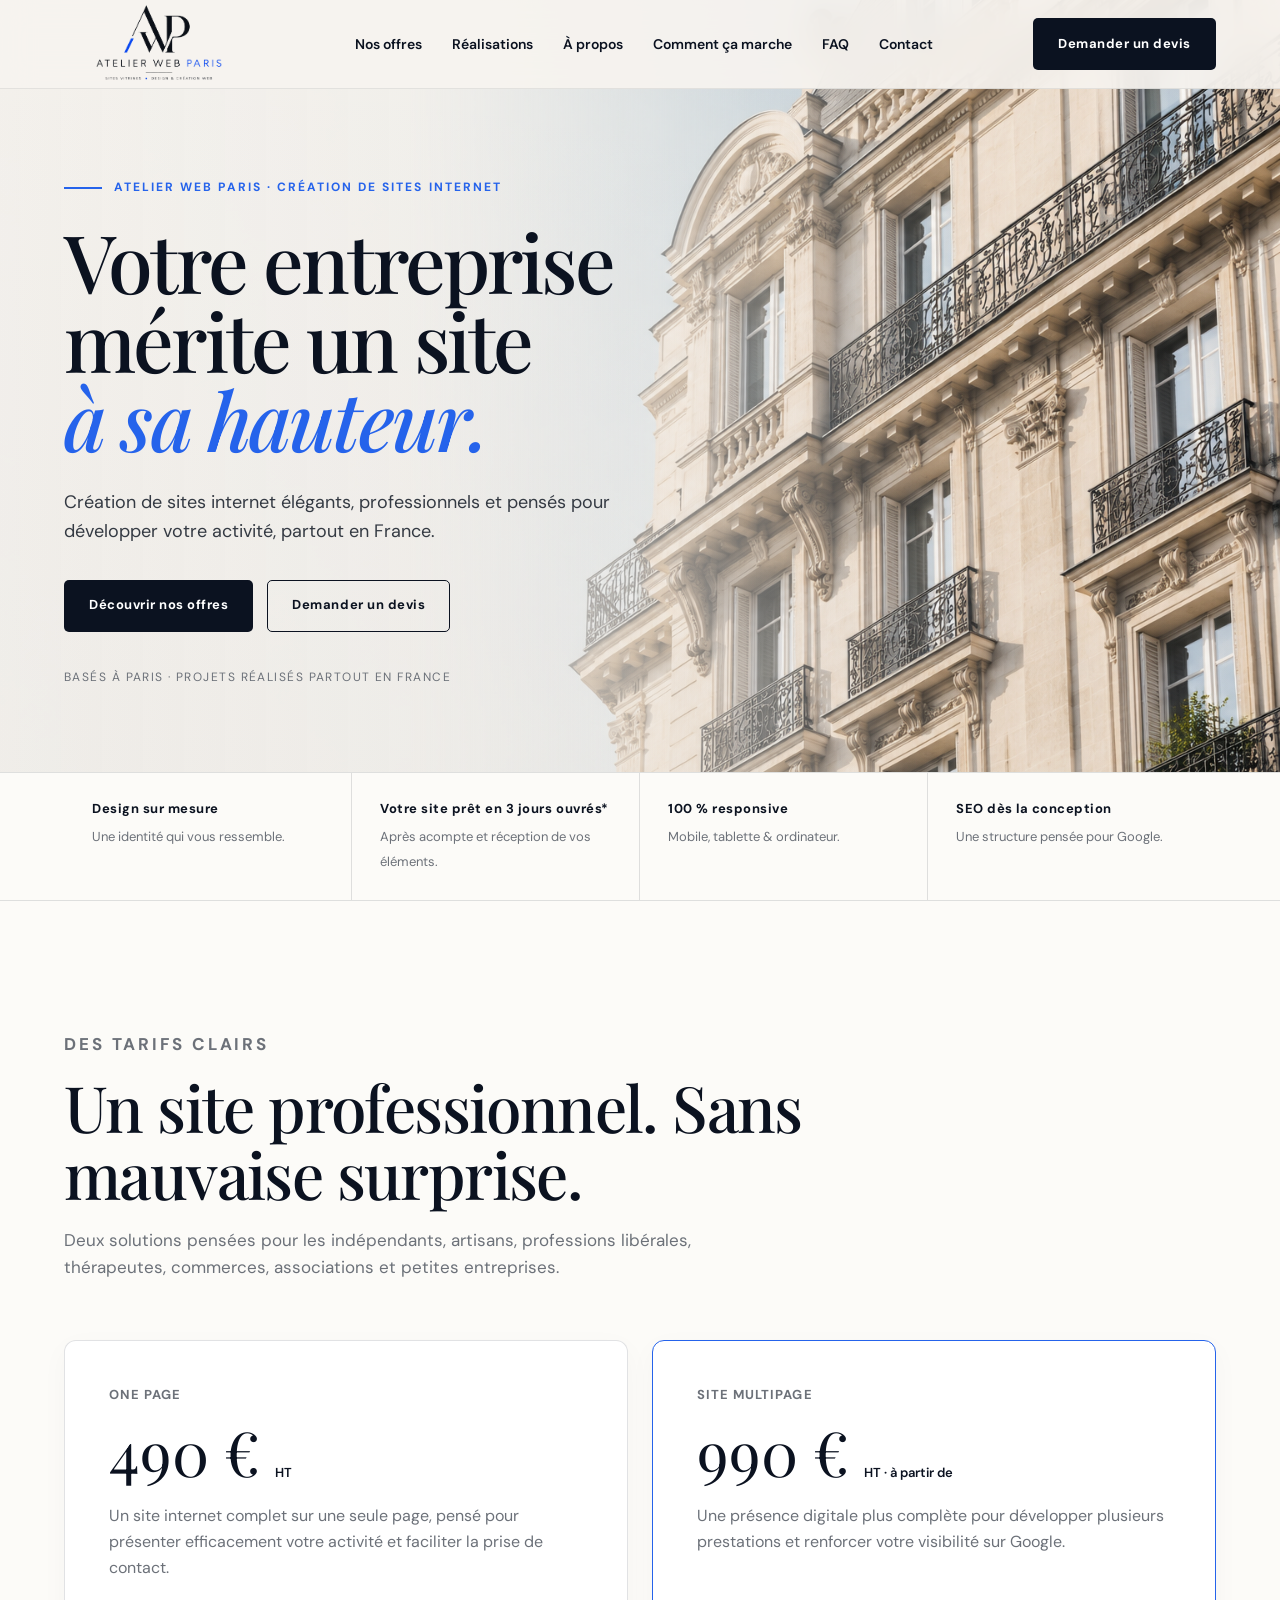
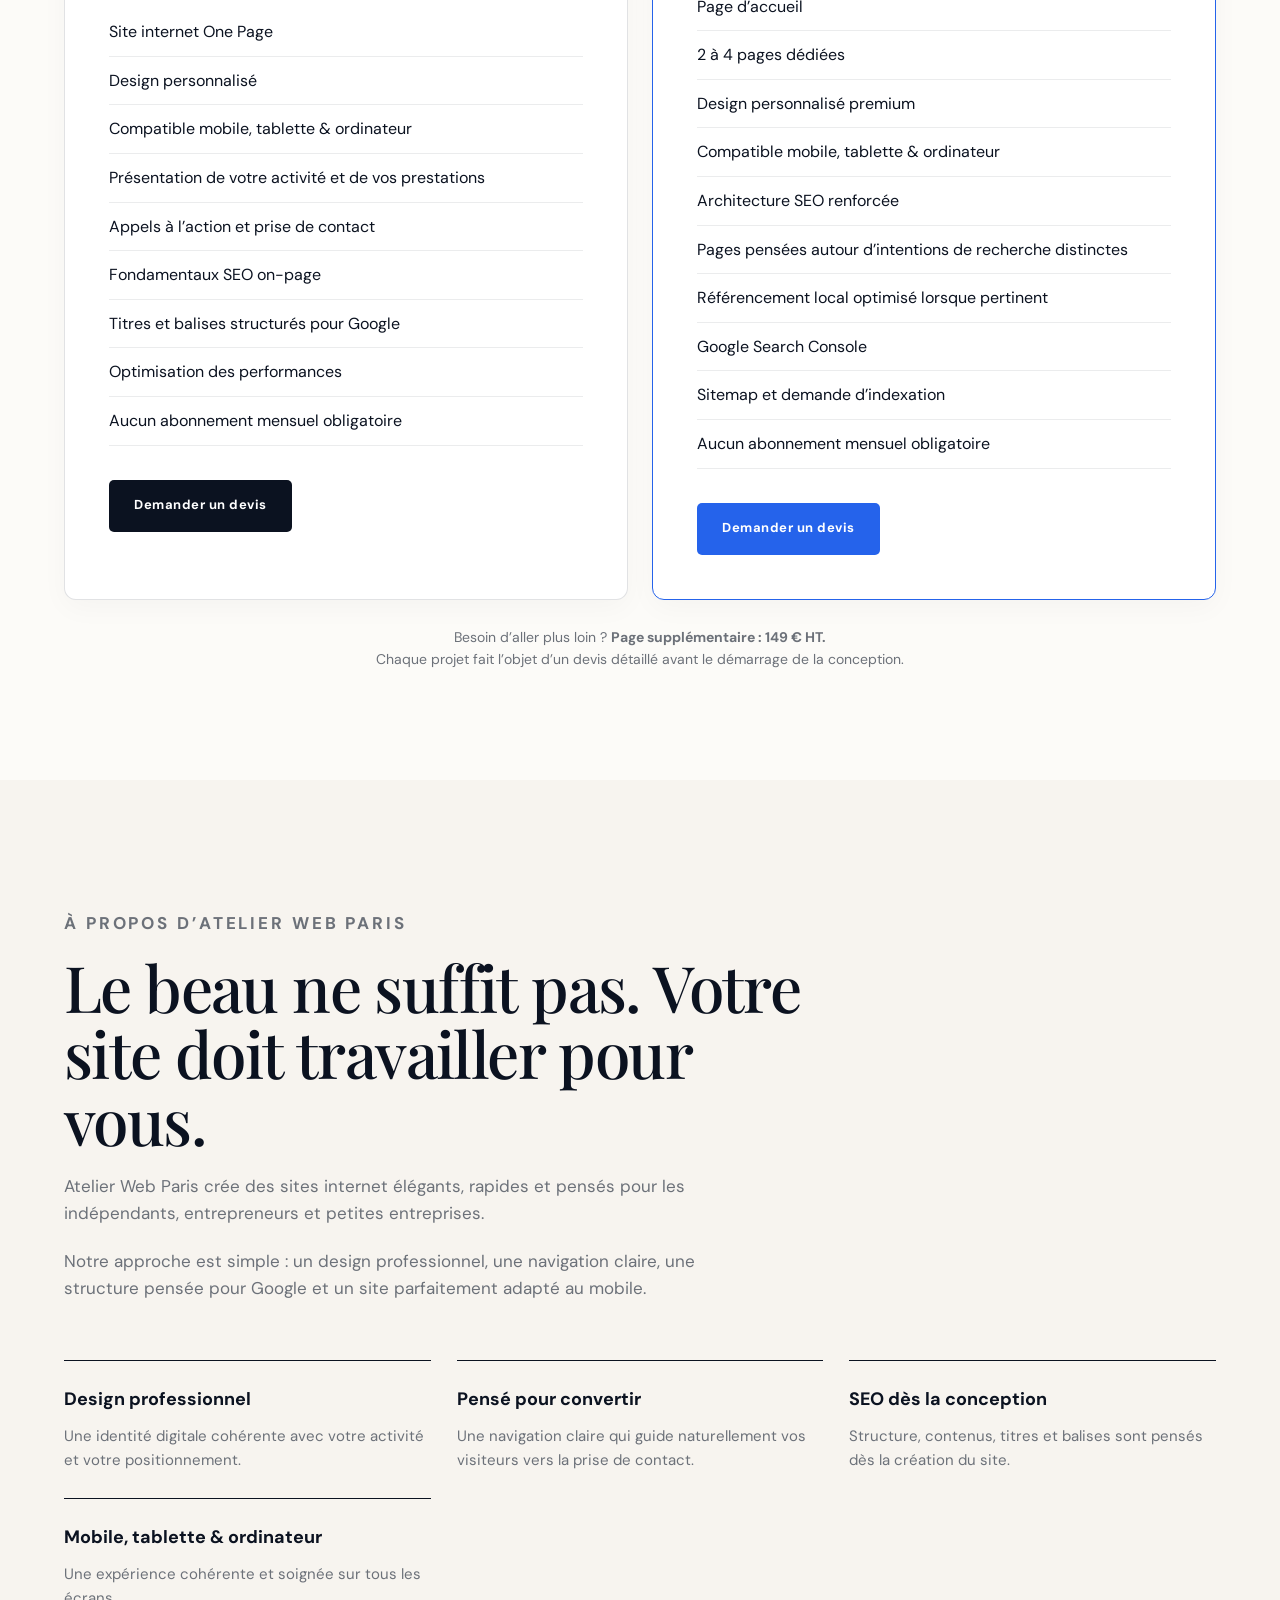
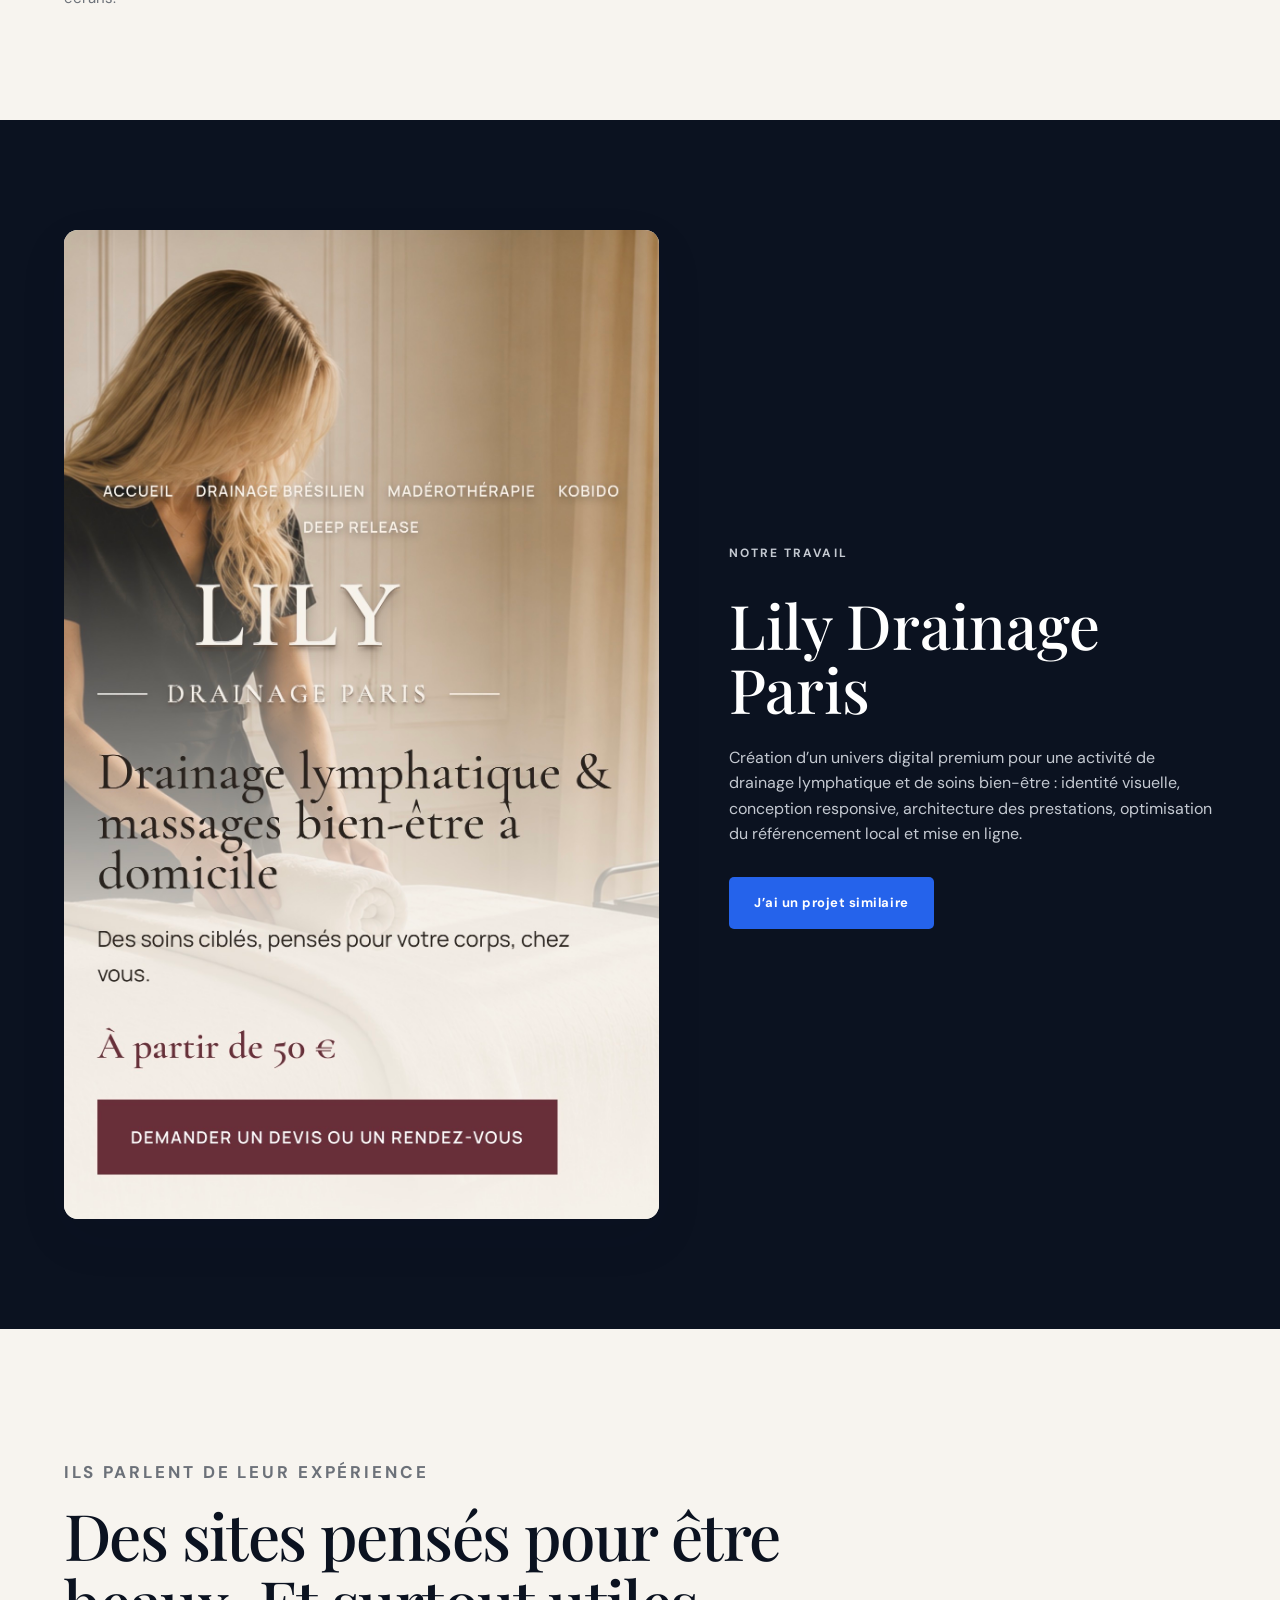
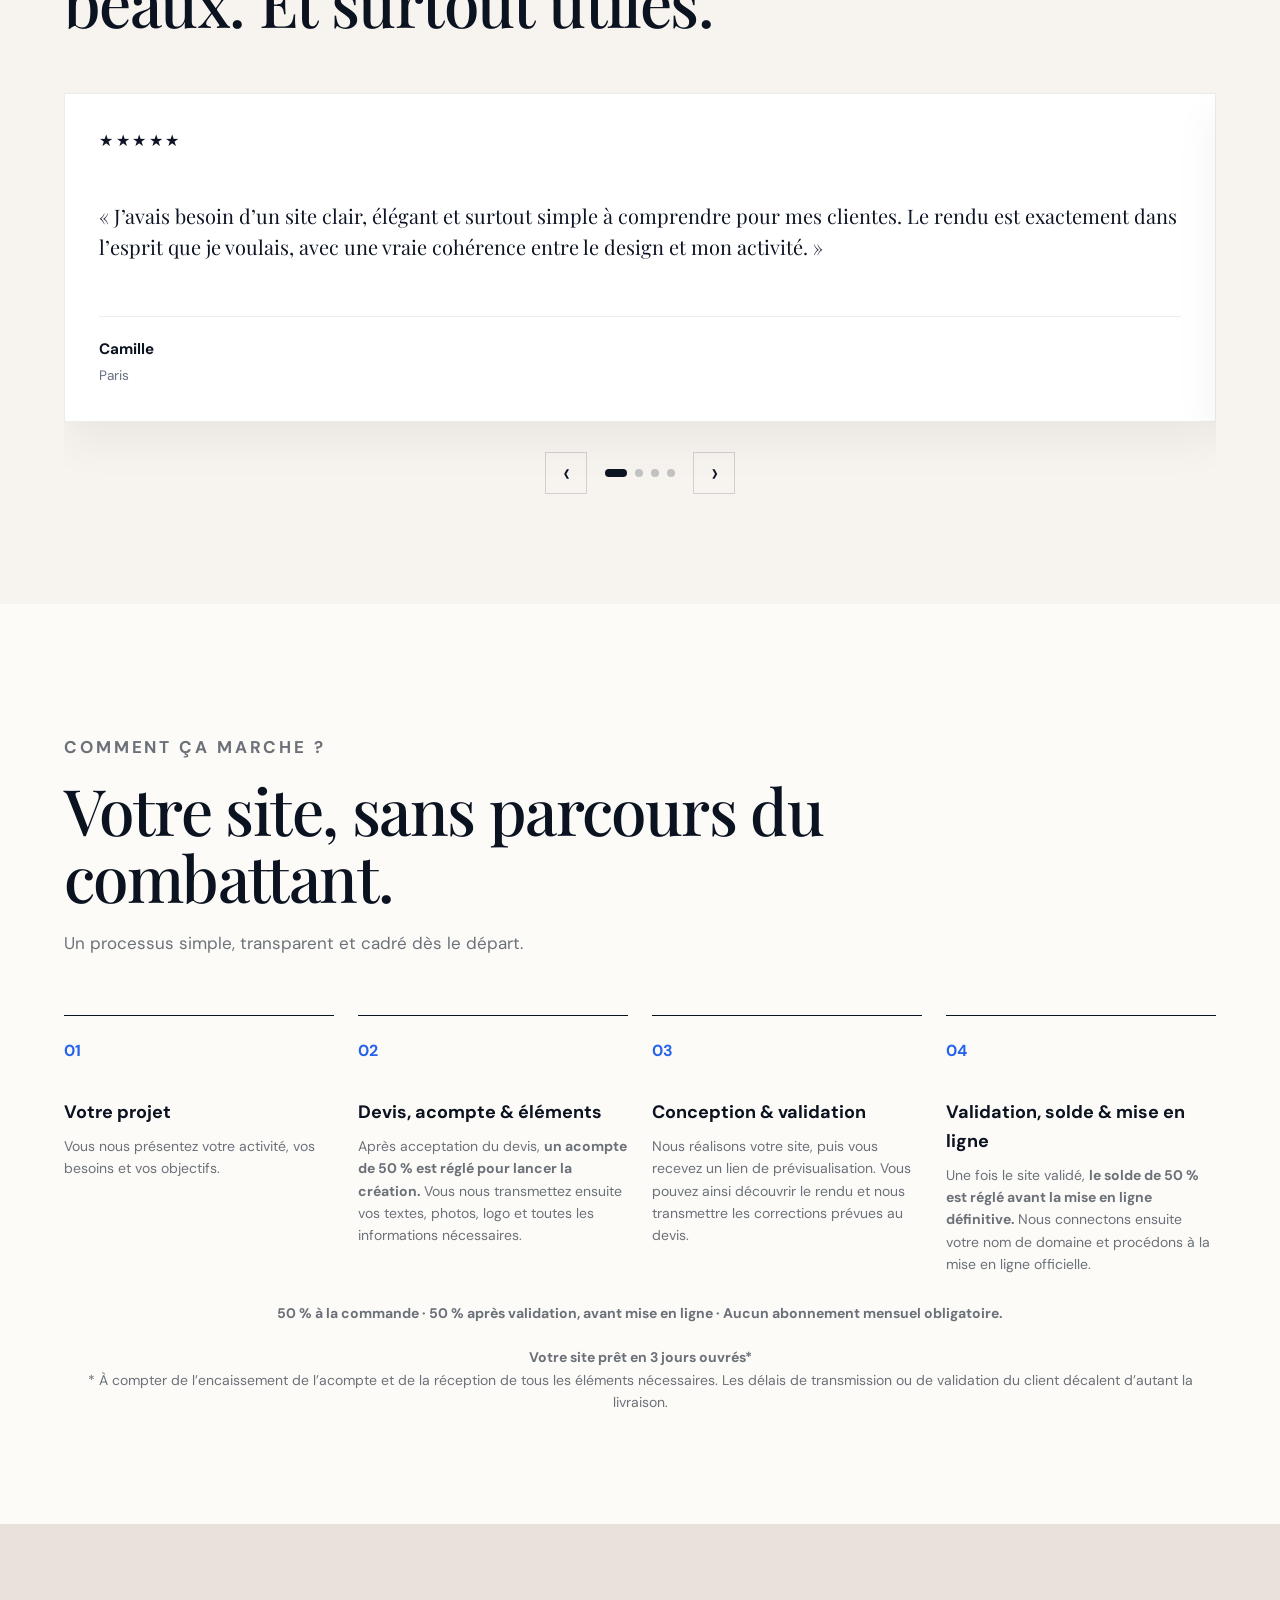
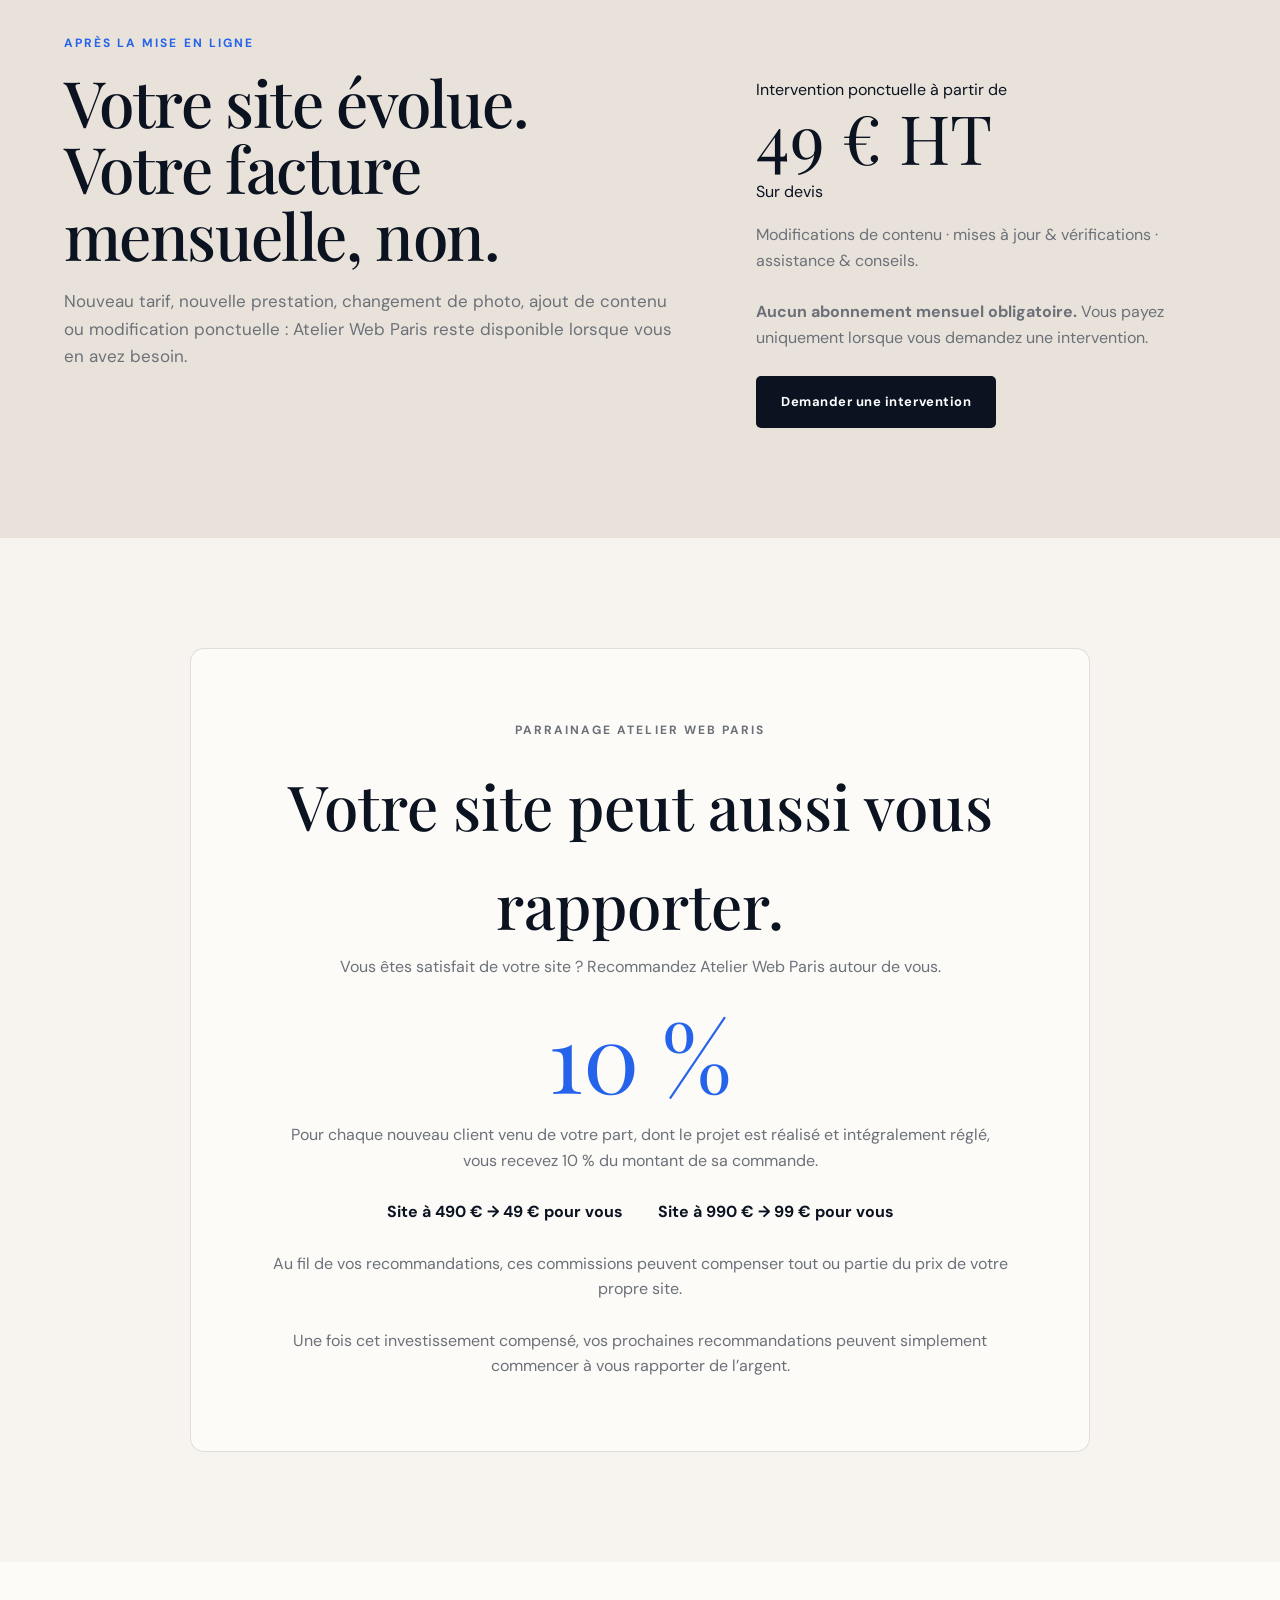
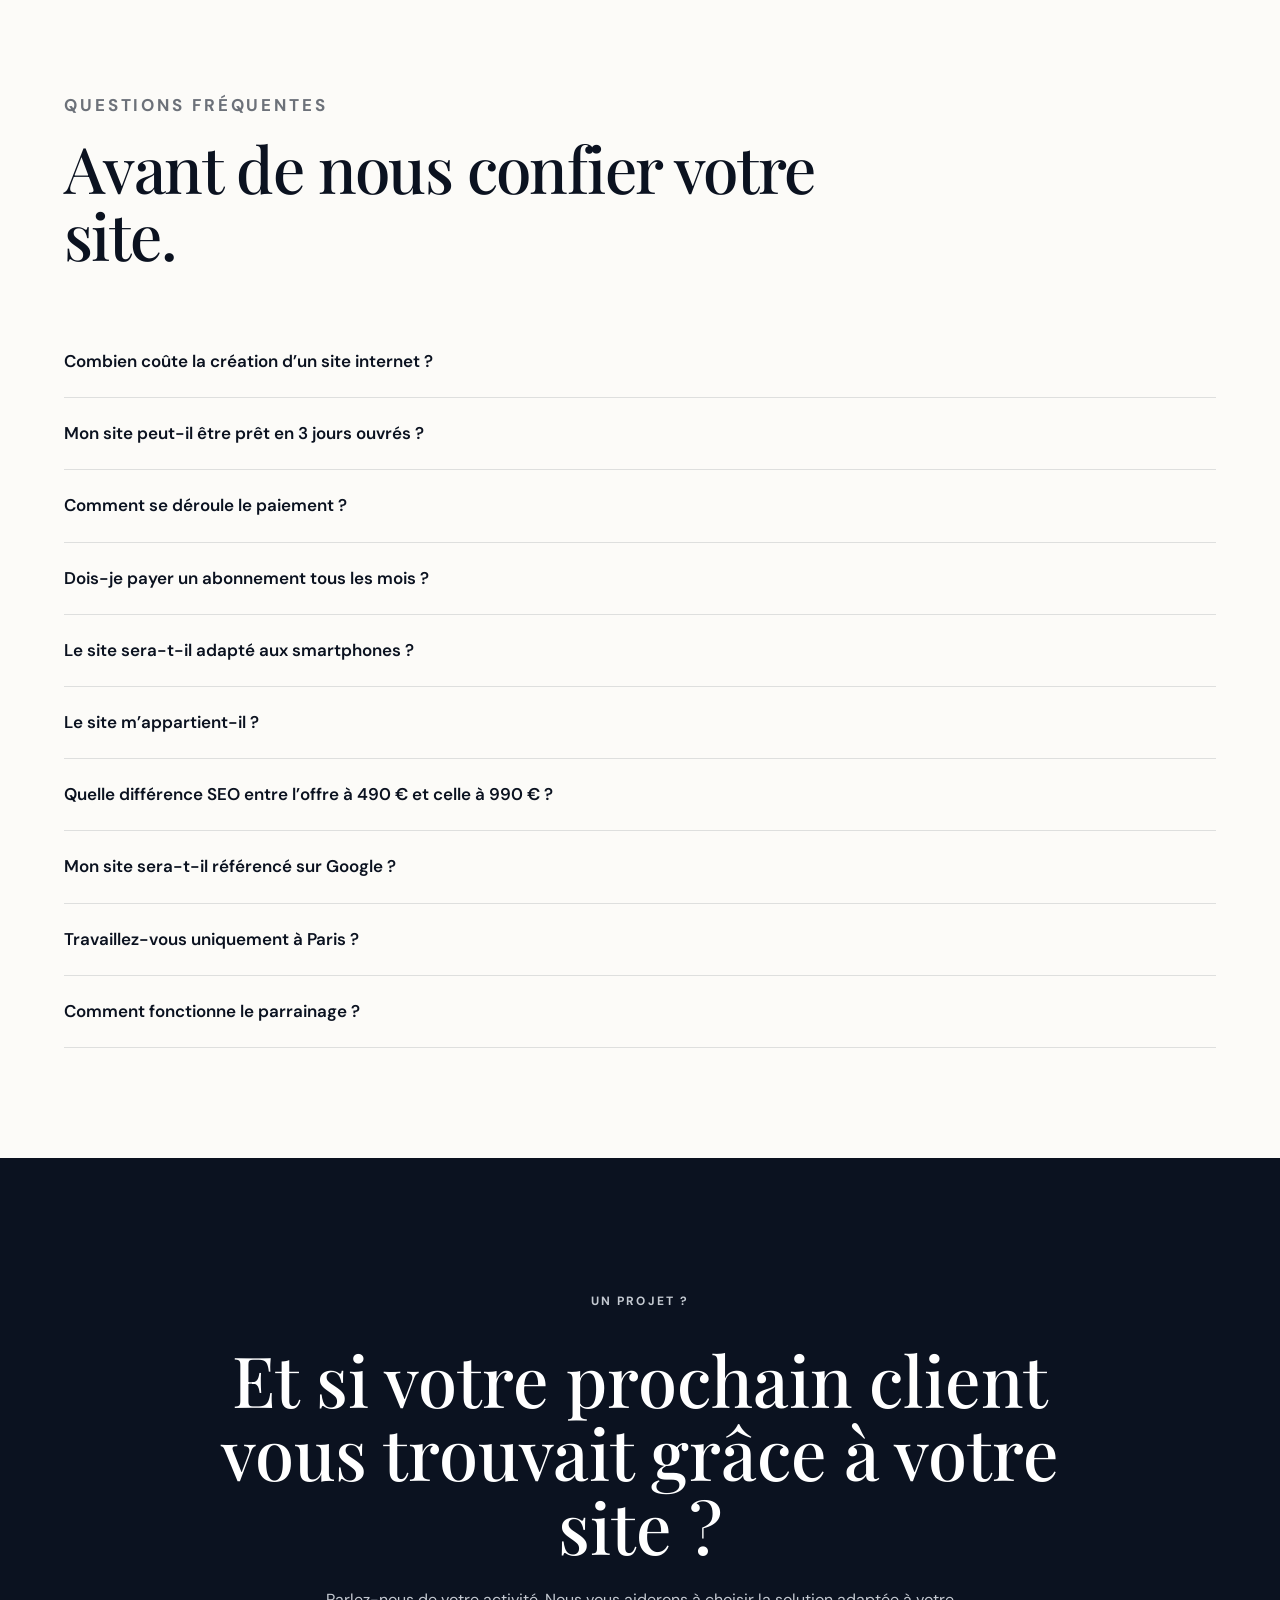
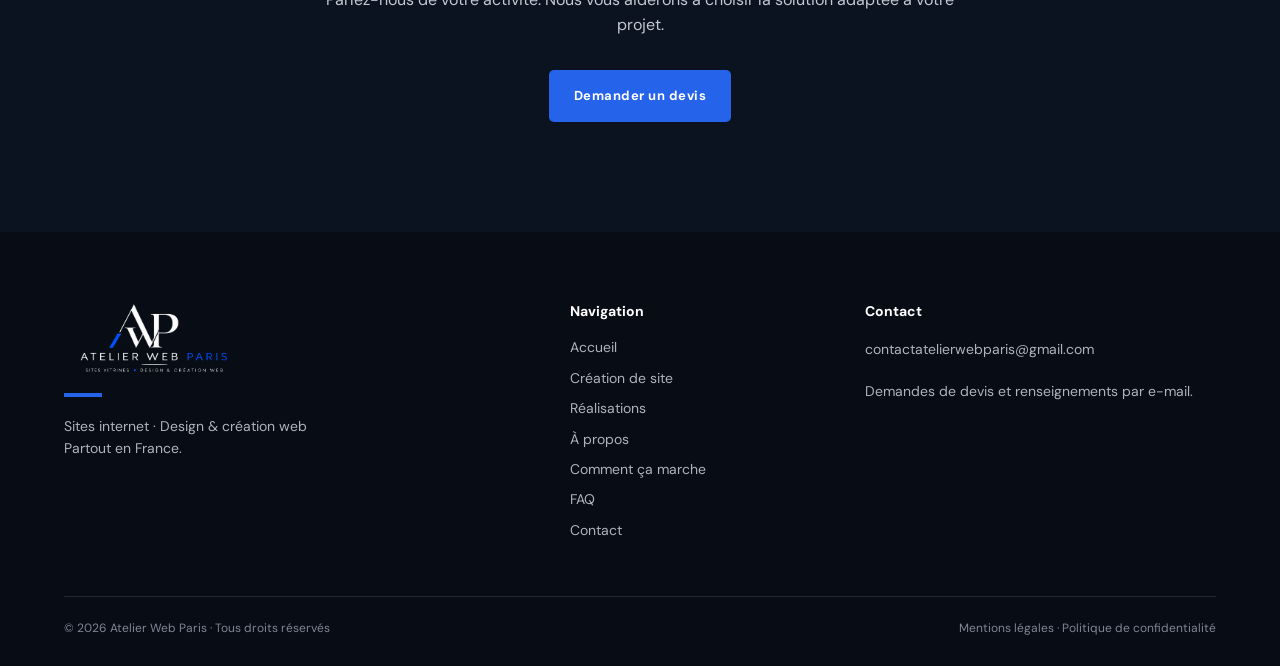
==== index.html @ a07d61b0 "Update index.html" ====
<!DOCTYPE html>
<html lang="fr">

<head>

  <meta charset="UTF-8">

  <meta name="viewport"
        content="width=device-width, initial-scale=1.0">

  <title>Création de site internet professionnel | Atelier Web Paris</title>

  <meta name="description"
        content="Atelier Web Paris crée des sites internet élégants, professionnels et optimisés pour Google partout en France. One Page dès 490 € HT, site multipage dès 990 € HT, sans abonnement mensuel obligatoire.">

  <meta name="robots"
        content="index, follow">

  <!-- URL officielle -->
  <link rel="canonical"
        href="https://atelierweb-paris.fr/">

  <!-- Open Graph -->
  <meta property="og:type"
        content="website">

  <meta property="og:title"
        content="Création de site internet professionnel | Atelier Web Paris">

  <meta property="og:description"
        content="Création de sites vitrines élégants, professionnels et optimisés pour Google partout en France. One Page dès 490 € HT, site multipage dès 990 € HT.">

  <meta property="og:url"
        content="https://atelierweb-paris.fr/">

  <meta property="og:site_name"
        content="Atelier Web Paris">

  <meta property="og:image"
        content="https://atelierweb-paris.fr/5EE2155D-583D-4C96-B18B-63D8548B5A4E.png">

  <meta property="og:image:alt"
        content="Logo Atelier Web Paris">

  <meta name="theme-color"
        content="#f4efe8">

  <!-- Polices -->
  <link rel="preconnect"
        href="https://fonts.googleapis.com">

  <link rel="preconnect"
        href="https://fonts.gstatic.com"
        crossorigin>

  <link href="https://fonts.googleapis.com/css2?family=DM+Sans:wght@400;500;600;700&family=Playfair+Display:ital,wght@0,500;0,600;1,500&display=swap"
        rel="stylesheet">

  <!-- CSS -->
  <link rel="stylesheet"
      href="style.css?v=2">

  <!-- Données structurées -->
  <script type="application/ld+json">
  {
    "@context": "https://schema.org",
    "@graph": [
      {
        "@type": "Organization",
        "@id": "https://atelierweb-paris.fr/#organization",
        "name": "Atelier Web Paris",
        "url": "https://atelierweb-paris.fr/",
        "logo": {
          "@type": "ImageObject",
          "url": "https://atelierweb-paris.fr/5EE2155D-583D-4C96-B18B-63D8548B5A4E.png"
        },
        "email": "mailto:contactatelierwebparis@gmail.com",
        "description": "Atelier Web Paris crée des sites internet professionnels et des sites vitrines pour les indépendants, entrepreneurs et petites entreprises en France.",
        "areaServed": {
          "@type": "Country",
          "name": "France"
        }
      },
      {
        "@type": "WebSite",
        "@id": "https://atelierweb-paris.fr/#website",
        "url": "https://atelierweb-paris.fr/",
        "name": "Atelier Web Paris",
        "publisher": {
          "@id": "https://atelierweb-paris.fr/#organization"
        },
        "inLanguage": "fr-FR"
      }
    ]
  }
  </script>

</head>


<body>


<!-- =========================
     HEADER
========================= -->

<header class="site-header">

  <div class="container header-inner">

    <a href="#accueil"
       class="logo-link"
       aria-label="Atelier Web Paris - Accueil">

      <img src="5EE2155D-583D-4C96-B18B-63D8548B5A4E.png"
           alt="Logo Atelier Web Paris">

    </a>


    <nav class="main-nav"
         aria-label="Navigation principale">

      <a href="creation-site-internet.html">
        Nos offres
      </a>

      <a href="#realisations">
        Réalisations
      </a>

      <a href="#apropos">
        À propos
      </a>

      <a href="#process">
        Comment ça marche
      </a>

      <a href="#faq">
        FAQ
      </a>

      <a href="#contact">
        Contact
      </a>

    </nav>


    <div class="header-cta">

      <a href="mailto:contactatelierwebparis@gmail.com?subject=Demande%20de%20devis%20Atelier%20Web%20Paris"
         class="btn btn-primary">

        Demander un devis

      </a>

    </div>


    <button class="mobile-menu-btn"
            type="button"
            aria-label="Ouvrir le menu"
            aria-expanded="false">

      ☰

    </button>


    <div class="mobile-menu"
         id="mobileMenu">

      <a href="creation-site-internet.html">
        Nos offres
      </a>

      <a href="#realisations">
        Réalisations
      </a>

      <a href="#apropos">
        À propos
      </a>

      <a href="#process">
        Comment ça marche
      </a>

      <a href="#faq">
        FAQ
      </a>

      <a href="#contact">
        Contact
      </a>

      <a href="mailto:contactatelierwebparis@gmail.com?subject=Demande%20de%20devis%20Atelier%20Web%20Paris"
         class="btn btn-blue mobile-menu-cta">

        Demander un devis

      </a>

    </div>

  </div>

</header>



<main>


<!-- =========================
     HERO
========================= -->

<section class="hero"
         id="accueil">

  <div class="hero-inner">

    <div class="hero-content">

      <p class="eyebrow">
        Atelier Web Paris · Création de sites internet
      </p>


      <h1>
        Votre entreprise mérite un site
        <span>à sa hauteur.</span>
      </h1>


      <p class="hero-description">

        Création de sites internet élégants,
        professionnels et pensés pour développer
        votre activité, partout en France.

      </p>


      <div class="hero-actions">

        <a href="creation-site-internet.html"
           class="btn btn-primary">

          Découvrir nos offres

        </a>


        <a href="mailto:contactatelierwebparis@gmail.com?subject=Demande%20de%20devis%20Atelier%20Web%20Paris"
           class="btn btn-secondary">

          Demander un devis

        </a>

      </div>


      <p class="hero-location">

        Basés à Paris · Projets réalisés partout en France

      </p>

    </div>

  </div>

</section>



<!-- =========================
     BANDEAU RÉASSURANCE
========================= -->

<section class="trust-bar">

  <div class="container trust-grid">


    <div class="trust-item">

      <strong>
        Design sur mesure
      </strong>

      <span>
        Une identité qui vous ressemble.
      </span>

    </div>


    <div class="trust-item">

      <strong>
        Votre site prêt en 3 jours ouvrés*
      </strong>

      <span>
        Après acompte et réception de vos éléments.
      </span>

    </div>


    <div class="trust-item">

      <strong>
        100 % responsive
      </strong>

      <span>
        Mobile, tablette & ordinateur.
      </span>

    </div>


    <div class="trust-item">

      <strong>
        SEO dès la conception
      </strong>

      <span>
        Une structure pensée pour Google.
      </span>

    </div>


  </div>

</section>



<!-- =========================
     OFFRES
========================= -->

<section class="section section-light"
         id="services">

  <div class="container">

    <div class="section-heading">

      <p class="section-kicker">
        Des tarifs clairs
      </p>

      <h2>
        Un site professionnel.
        Sans mauvaise surprise.
      </h2>

      <p>

        Deux solutions pensées pour les indépendants,
        artisans, professions libérales, thérapeutes,
        commerces, associations et petites entreprises.

      </p>

    </div>



    <div class="offer-grid">


      <!-- ONE PAGE -->

      <article class="offer-card">

        <p class="offer-label">
          One Page
        </p>


        <div class="offer-price">

          490 €

          <small>
            HT
          </small>

        </div>


        <p>

          Un site internet complet sur une seule page,
          pensé pour présenter efficacement votre activité
          et faciliter la prise de contact.

        </p>


        <ul class="offer-list">

          <li>Site internet One Page</li>

          <li>Design personnalisé</li>

          <li>Compatible mobile, tablette & ordinateur</li>

          <li>Présentation de votre activité et de vos prestations</li>

          <li>Appels à l’action et prise de contact</li>

          <li>Fondamentaux SEO on-page</li>

          <li>Titres et balises structurés pour Google</li>

          <li>Optimisation des performances</li>

          <li>Aucun abonnement mensuel obligatoire</li>

        </ul>


        <a href="mailto:contactatelierwebparis@gmail.com?subject=Demande%20de%20devis%20-%20One%20Page%20490"
           class="btn btn-primary">

          Demander un devis

        </a>

      </article>



      <!-- SITE MULTIPAGE -->

      <article class="offer-card featured">

        <p class="offer-label">
          Site multipage
        </p>


        <div class="offer-price">

          990 €

          <small>
            HT · à partir de
          </small>

        </div>


        <p>

          Une présence digitale plus complète
          pour développer plusieurs prestations
          et renforcer votre visibilité sur Google.

        </p>


        <ul class="offer-list">

          <li>Page d’accueil</li>

          <li>2 à 4 pages dédiées</li>

          <li>Design personnalisé premium</li>

          <li>Compatible mobile, tablette & ordinateur</li>

          <li>Architecture SEO renforcée</li>

          <li>Pages pensées autour d’intentions de recherche distinctes</li>

          <li>Référencement local optimisé lorsque pertinent</li>

          <li>Google Search Console</li>

          <li>Sitemap et demande d’indexation</li>

          <li>Aucun abonnement mensuel obligatoire</li>

        </ul>


        <a href="mailto:contactatelierwebparis@gmail.com?subject=Demande%20de%20devis%20-%20Site%20multipage%20990"
           class="btn btn-blue">

          Demander un devis

        </a>

      </article>

    </div>


    <p class="offer-extra">

      Besoin d’aller plus loin ?

      <strong>
        Page supplémentaire : 149 € HT.
      </strong>

      <br>

      Chaque projet fait l’objet d’un devis détaillé
      avant le démarrage de la conception.

    </p>

  </div>

</section>



<!-- =========================
     À PROPOS
========================= -->

<section class="section"
         id="apropos">

  <div class="container">

    <div class="section-heading">

      <p class="section-kicker">
        À propos d’Atelier Web Paris
      </p>

      <h2>
        Le beau ne suffit pas.
        Votre site doit travailler pour vous.
      </h2>

      <p>
        Atelier Web Paris crée des sites internet
        élégants, rapides et pensés pour les indépendants,
        entrepreneurs et petites entreprises.
      </p>

      <p>
        Notre approche est simple :
        un design professionnel, une navigation claire,
        une structure pensée pour Google
        et un site parfaitement adapté au mobile.
      </p>

    </div>


    <div class="features-grid">

      <article class="feature-card">

        <h3>
          Design professionnel
        </h3>

        <p>
          Une identité digitale cohérente
          avec votre activité et votre positionnement.
        </p>

      </article>


      <article class="feature-card">

        <h3>
          Pensé pour convertir
        </h3>

        <p>
          Une navigation claire qui guide naturellement
          vos visiteurs vers la prise de contact.
        </p>

      </article>


      <article class="feature-card">

        <h3>
          SEO dès la conception
        </h3>

        <p>
          Structure, contenus, titres et balises
          sont pensés dès la création du site.
        </p>

      </article>


      <article class="feature-card">

        <h3>
          Mobile, tablette & ordinateur
        </h3>

        <p>
          Une expérience cohérente
          et soignée sur tous les écrans.
        </p>

      </article>

    </div>

  </div>

</section>



<!-- =========================
     RÉALISATION
========================= -->

<section class="section section-dark"
         id="realisations">

  <div class="container project-grid">


    <div class="project-visual"
         aria-label="Présentation du site Lily Drainage Paris">

      <img src="IMG_6689.jpeg"
           alt="Page d'accueil du site Lily Drainage Paris réalisée par Atelier Web Paris"
           loading="lazy">

    </div>



    <div class="project-copy">

      <p class="section-kicker">
        Notre travail
      </p>

      <h2>
        Lily Drainage Paris
      </h2>

      <p>

        Création d’un univers digital premium
        pour une activité de drainage lymphatique
        et de soins bien-être :

        identité visuelle,
        conception responsive,
        architecture des prestations,
        optimisation du référencement local
        et mise en ligne.

      </p>


      <a href="#contact"
         class="btn btn-blue">

        J’ai un projet similaire

      </a>

    </div>

  </div>

</section>



<!-- =========================
     AVIS CLIENTS
========================= -->

<section class="section section-reviews"
         id="avis">

  <div class="container">

    <div class="section-heading">

      <p class="section-kicker">
        Ils parlent de leur expérience
      </p>

      <h2>
        Des sites pensés pour être beaux.
        Et surtout utiles.
      </h2>

    </div>


    <div class="reviews-carousel"
         id="reviewsCarousel">

      <div class="reviews-track">


        <!-- AVIS 1 -->

        <article class="review-card reviews-slide">

          <div class="review-stars"
               aria-label="5 étoiles">
            ★★★★★
          </div>

          <blockquote>
            « J’avais besoin d’un site clair, élégant
            et surtout simple à comprendre pour mes clientes.
            Le rendu est exactement dans l’esprit que je voulais,
            avec une vraie cohérence entre le design
            et mon activité. »
          </blockquote>

          <div class="review-author">

            <strong>
              Camille
            </strong>

            <span>
              Paris
            </span>

          </div>

        </article>



        <!-- AVIS 2 -->

        <article class="review-card reviews-slide">

          <div class="review-stars"
               aria-label="5 étoiles">
            ★★★★★
          </div>

          <blockquote>
            « Process très fluide, échanges efficaces
            et surtout aucune complication inutile.
            Le site est propre, rapide
            et fonctionne parfaitement sur mobile.
            C’est exactement ce que je cherchais. »
          </blockquote>

          <div class="review-author">

            <strong>
              Thomas
            </strong>

            <span>
              Bordeaux
            </span>

          </div>

        </article>



        <!-- AVIS 3 -->

        <article class="review-card reviews-slide">

          <div class="review-stars"
               aria-label="5 étoiles">
            ★★★★★
          </div>

          <blockquote>
            « J’ai particulièrement apprécié
            la rapidité et la structure du projet.
            Tout était cadré dès le départ,
            le résultat est professionnel
            et je peux enfin envoyer mes clients
            vers un vrai site sans hésiter. »
          </blockquote>

          <div class="review-author">

            <strong>
              Nicolas
            </strong>

            <span>
              Lille
            </span>

          </div>

        </article>



        <!-- AVIS 4 -->

        <article class="review-card reviews-slide">

          <div class="review-stars"
               aria-label="5 étoiles">
            ★★★★★
          </div>

          <blockquote>
            « Le résultat est hyper élégant
            sans être surchargé.
            Les informations sont faciles à trouver
            et l’ensemble donne tout de suite
            une image beaucoup plus professionnelle
            de mon activité. »
          </blockquote>

          <div class="review-author">

            <strong>
              Julie
            </strong>

            <span>
              Marseille
            </span>

          </div>

        </article>


      </div>


      <!-- NAVIGATION -->

      <div class="reviews-controls">

        <button class="reviews-arrow reviews-prev"
                type="button"
                aria-label="Avis précédent">
          ‹
        </button>


        <div class="reviews-dots"
             aria-label="Navigation des avis">

          <button class="review-dot active"
                  type="button"
                  aria-label="Voir l’avis 1">
          </button>

          <button class="review-dot"
                  type="button"
                  aria-label="Voir l’avis 2">
          </button>

          <button class="review-dot"
                  type="button"
                  aria-label="Voir l’avis 3">
          </button>

          <button class="review-dot"
                  type="button"
                  aria-label="Voir l’avis 4">
          </button>

        </div>


        <button class="reviews-arrow reviews-next"
                type="button"
                aria-label="Avis suivant">
          ›
        </button>

      </div>

    </div>

  </div>

</section>
  

<!-- =========================
     PROCESS
========================= -->

<section class="section section-light"
         id="process">

  <div class="container">

    <div class="section-heading">

      <p class="section-kicker">
        Comment ça marche ?
      </p>

      <h2>
        Votre site,
        sans parcours du combattant.
      </h2>

      <p>

        Un processus simple,
        transparent et cadré dès le départ.

      </p>

    </div>



    <div class="steps-grid">


      <article class="step-card">

        <div class="step-number">
          01
        </div>

        <h3>
          Votre projet
        </h3>

        <p>

          Vous nous présentez votre activité,
          vos besoins et vos objectifs.

        </p>

      </article>



      <article class="step-card">

        <div class="step-number">
          02
        </div>

        <h3>
          Devis, acompte & éléments
        </h3>

        <p>

          Après acceptation du devis,

          <strong>
            un acompte de 50 % est réglé
            pour lancer la création.
          </strong>

          Vous nous transmettez ensuite
          vos textes, photos, logo
          et toutes les informations nécessaires.

        </p>

      </article>



      <article class="step-card">

        <div class="step-number">
          03
        </div>

        <h3>
          Conception & validation
        </h3>

        <p>

          Nous réalisons votre site,
          puis vous recevez un lien
          de prévisualisation.

          Vous pouvez ainsi découvrir le rendu
          et nous transmettre les corrections
          prévues au devis.

        </p>

      </article>



      <article class="step-card">

        <div class="step-number">
          04
        </div>

        <h3>
          Validation, solde & mise en ligne
        </h3>

        <p>

          Une fois le site validé,

          <strong>
            le solde de 50 % est réglé
            avant la mise en ligne définitive.
          </strong>

          Nous connectons ensuite
          votre nom de domaine
          et procédons à la mise en ligne officielle.

        </p>

      </article>


    </div>



    <p class="offer-extra">

      <strong>

        50 % à la commande ·
        50 % après validation, avant mise en ligne ·
        Aucun abonnement mensuel obligatoire.

      </strong>

      <br><br>

      <strong>
        Votre site prêt en 3 jours ouvrés*
      </strong>

      <br>

      * À compter de l’encaissement de l’acompte
      et de la réception de tous les éléments nécessaires.

      Les délais de transmission
      ou de validation du client
      décalent d’autant la livraison.

    </p>

  </div>

</section>



<!-- =========================
     APRÈS LA MISE EN LIGNE
========================= -->

<section class="section section-greige">

  <div class="container maintenance-grid">


    <div>

      <p class="section-kicker">
        Après la mise en ligne
      </p>


      <div class="section-heading">

        <h2>
          Votre site évolue.
          Votre facture mensuelle, non.
        </h2>

        <p>

          Nouveau tarif,
          nouvelle prestation,
          changement de photo,
          ajout de contenu
          ou modification ponctuelle :

          Atelier Web Paris reste disponible
          lorsque vous en avez besoin.

        </p>

      </div>

    </div>



    <div>

      <p>
        Intervention ponctuelle à partir de
      </p>


      <div class="maintenance-price">

        49 € HT

      </div>


      <p>
        Sur devis
      </p>


      <p class="maintenance-note">

        Modifications de contenu ·
        mises à jour & vérifications ·
        assistance & conseils.

        <br><br>

        <strong>
          Aucun abonnement mensuel obligatoire.
        </strong>

        Vous payez uniquement
        lorsque vous demandez une intervention.

      </p>


      <br>


      <a href="mailto:contactatelierwebparis@gmail.com?subject=Demande%20de%20modification%20de%20site"
         class="btn btn-primary">

        Demander une intervention

      </a>

    </div>

  </div>

</section>



<!-- =========================
     PARRAINAGE
========================= -->

<section class="section">

  <div class="container">

    <div class="referral-box">

      <p class="section-kicker">
        Parrainage Atelier Web Paris
      </p>


      <h2>
        Votre site peut aussi vous rapporter.
      </h2>


      <p>

        Vous êtes satisfait de votre site ?
        Recommandez Atelier Web Paris autour de vous.

      </p>


      <div class="referral-percent">

        10 %

      </div>


      <p>

        Pour chaque nouveau client venu de votre part,
        dont le projet est réalisé
        et intégralement réglé,
        vous recevez 10 % du montant de sa commande.

      </p>


      <div class="referral-values">

        <span>
          Site à 490 € → 49 € pour vous
        </span>

        <span>
          Site à 990 € → 99 € pour vous
        </span>

      </div>


      <p>

        Au fil de vos recommandations,
        ces commissions peuvent compenser
        tout ou partie du prix de votre propre site.

        <br><br>

        Une fois cet investissement compensé,
        vos prochaines recommandations
        peuvent simplement commencer
        à vous rapporter de l’argent.

      </p>

    </div>

  </div>

</section>



<!-- =========================
     FAQ
========================= -->

<section class="section section-light"
         id="faq">

  <div class="container">

    <div class="section-heading">

      <p class="section-kicker">
        Questions fréquentes
      </p>

      <h2>
        Avant de nous confier votre site.
      </h2>

    </div>



    <div class="faq-list">


      <details class="faq-item">

        <summary>
          Combien coûte la création d’un site internet ?
        </summary>

        <p>

          Notre offre One Page débute à 490 € HT.

          Le site multipage débute à 990 € HT
          et comprend une page d’accueil
          ainsi que 2 à 4 pages dédiées.

          Toute prestation fait l’objet
          d’un devis avant démarrage.

        </p>

      </details>



      <details class="faq-item">

        <summary>
          Mon site peut-il être prêt en 3 jours ouvrés ?
        </summary>

        <p>

          Pour les projets éligibles,
          le délai annoncé est de 3 jours ouvrés.

          Il commence après encaissement
          de l’acompte de 50 %
          et réception de tous les éléments
          nécessaires à la conception.

        </p>

      </details>



      <details class="faq-item">

        <summary>
          Comment se déroule le paiement ?
        </summary>

        <p>

          Un acompte de 50 % est réglé
          après acceptation du devis.

          Le solde de 50 % est réglé
          après validation du site
          et avant sa mise en ligne
          sur le domaine définitif.

        </p>

      </details>



      <details class="faq-item">

        <summary>
          Dois-je payer un abonnement tous les mois ?
        </summary>

        <p>

          Non.

          Atelier Web Paris n’impose
          aucun abonnement mensuel de maintenance.

          Les modifications ultérieures
          peuvent être réalisées ponctuellement
          à partir de 49 € HT,
          sur devis.

        </p>

      </details>



      <details class="faq-item">

        <summary>
          Le site sera-t-il adapté aux smartphones ?
        </summary>

        <p>

          Oui.

          Nos sites sont conçus
          pour fonctionner sur mobile,
          tablette et ordinateur.

        </p>

      </details>



      <details class="faq-item">

        <summary>
          Le site m’appartient-il ?
        </summary>

        <p>

          Après règlement intégral
          et conformément aux conditions
          prévues au devis et aux CGV,
          votre site est livré
          et connecté à votre domaine définitif.

        </p>

      </details>



      <details class="faq-item">

        <summary>
          Quelle différence SEO entre l’offre à 490 € et celle à 990 € ?
        </summary>

        <p>

          L’offre One Page à 490 € HT
          comprend les fondamentaux SEO on-page :
          structure des titres,
          balises principales
          et optimisation technique de base.

          Le site multipage à partir de 990 € HT
          permet de travailler plusieurs pages
          autour d’intentions de recherche distinctes
          et inclut une architecture SEO renforcée,
          Google Search Console,
          le sitemap
          et la demande d’indexation.

        </p>

      </details>



      <details class="faq-item">

        <summary>
          Mon site sera-t-il référencé sur Google ?
        </summary>

        <p>

          Les bases techniques
          du référencement naturel
          sont travaillées dès la conception.

          Le référencement dépend ensuite
          de nombreux facteurs,
          notamment la concurrence,
          le contenu,
          l’ancienneté du domaine
          et l’évolution du site.

          Aucune position précise
          dans les résultats Google
          ne peut être garantie.

        </p>

      </details>



      <details class="faq-item">

        <summary>
          Travaillez-vous uniquement à Paris ?
        </summary>

        <p>

          Non.

          Atelier Web Paris réalise
          des projets 100 % à distance
          pour des clients partout en France.

        </p>

      </details>



      <details class="faq-item">

        <summary>
          Comment fonctionne le parrainage ?
        </summary>

        <p>

          Si une personne recommandée par vous
          commande un site Atelier Web Paris
          et règle intégralement son projet,
          vous recevez une commission
          correspondant à 10 %
          du montant de sa commande.

        </p>

      </details>


    </div>

  </div>

</section>



<!-- =========================
     CTA FINAL
========================= -->

<section class="section section-dark"
         id="contact">

  <div class="container final-cta">

    <p class="section-kicker">
      Un projet ?
    </p>


    <h2>
      Et si votre prochain client
      vous trouvait grâce à votre site ?
    </h2>


    <p>

      Parlez-nous de votre activité.

      Nous vous aiderons
      à choisir la solution
      adaptée à votre projet.

    </p>


    <a href="mailto:contactatelierwebparis@gmail.com?subject=Demande%20de%20devis%20Atelier%20Web%20Paris"
       class="btn btn-blue">

      Demander un devis

    </a>

  </div>

</section>


</main>



<!-- =========================
     FOOTER
========================= -->

<footer class="site-footer">

  <div class="container">


    <div class="footer-grid">


      <div>

        <div class="footer-logo">

          <img src="8D0D1E15-C374-49EA-8F51-07304C2C9C2E.png"
               alt="Logo Atelier Web Paris blanc et bleu">

        </div>


        <div class="footer-blue-line"></div>


        <p class="footer-brand-text">

          Sites internet · Design & création web

          <br>

          Partout en France.

        </p>

      </div>



      <div>

        <h3 class="footer-title">
          Navigation
        </h3>


        <div class="footer-links">

          <a href="#accueil">
            Accueil
          </a>

          <a href="creation-site-internet.html">
            Création de site
          </a>

          <a href="#realisations">
            Réalisations
          </a>

          <a href="#apropos">
            À propos
          </a>

          <a href="#process">
            Comment ça marche
          </a>

          <a href="#faq">
            FAQ
          </a>

          <a href="#contact">
            Contact
          </a>

        </div>

      </div>



      <div class="footer-contact">

        <h3 class="footer-title">
          Contact
        </h3>


        <a href="mailto:contactatelierwebparis@gmail.com">

          contactatelierwebparis@gmail.com

        </a>


        <p class="footer-brand-text">

          Demandes de devis
          et renseignements par e-mail.

        </p>

      </div>


    </div>



    <div class="footer-bottom">

      <span>

        © 2026 Atelier Web Paris · Tous droits réservés

      </span>


      <span>

        Mentions légales · Politique de confidentialité

      </span>

    </div>


  </div>

</footer>



<script>

  const menuButton =
    document.querySelector('.mobile-menu-btn');

  const mobileMenu =
    document.getElementById('mobileMenu');


  menuButton.addEventListener('click', () => {

    const isOpen =
      mobileMenu.classList.toggle('open');

    menuButton.setAttribute(
      'aria-expanded',
      isOpen
    );

    menuButton.textContent =
      isOpen ? '×' : '☰';

  });


  mobileMenu.querySelectorAll('a').forEach(link => {

    link.addEventListener('click', () => {

      mobileMenu.classList.remove('open');

      menuButton.setAttribute(
        'aria-expanded',
        'false'
      );

      menuButton.textContent = '☰';

    });

  });

</script>


</body>

</html>
---- style.css ----
:root{
  --ivory:#F7F4EF;
  --offwhite:#FCFBF8;
  --navy:#0B1220;
  --blue:#2563EB;
  --greige:#E8E2DA;
  --muted:#6C7179;
  --white:#FFFFFF;
  --border:rgba(11,18,32,.12);
  --shadow:0 18px 50px rgba(11,18,32,.08);
}

*{
  margin:0;
  padding:0;
  box-sizing:border-box;
}

html{
  scroll-behavior:smooth;
}

body{
  font-family:"DM Sans", Arial, sans-serif;
  background:var(--ivory);
  color:var(--navy);
  line-height:1.6;
}

img{
  display:block;
  max-width:100%;
}

a{
  color:inherit;
  text-decoration:none;
}

button,
input,
textarea,
select{
  font:inherit;
}

.container{
  width:min(1180px, 90%);
  margin:0 auto;
}

/* =========================
   HEADER
========================= */

.site-header{
  position:fixed;
  top:0;
  left:0;
  width:100%;
  z-index:1000;
  background:rgba(247,244,239,.92);
  backdrop-filter:blur(16px);
  -webkit-backdrop-filter:blur(16px);
  border-bottom:1px solid rgba(11,18,32,.08);
}

.header-inner{
  min-height:88px;
  display:flex;
  align-items:center;
  justify-content:space-between;
  gap:28px;
}

.logo-link{
  display:flex;
  align-items:center;
  flex-shrink:0;
}

.logo-link img{
  width:190px;
  height:auto;
}

.main-nav{
  display:flex;
  align-items:center;
  gap:30px;
  font-size:14px;
  font-weight:600;
}

.main-nav a{
  position:relative;
  transition:.2s ease;
}

.main-nav a::after{
  content:"";
  position:absolute;
  left:0;
  bottom:-7px;
  width:0;
  height:2px;
  background:var(--blue);
  transition:.25s ease;
}

.main-nav a:hover{
  color:var(--blue);
}

.main-nav a:hover::after{
  width:100%;
}

.header-cta{
  flex-shrink:0;
}

.mobile-menu-btn{
  display:none;
  border:0;
  background:transparent;
  color:var(--navy);
  font-size:28px;
  cursor:pointer;
}

/* =========================
   BUTTONS
========================= */

.btn{
  display:inline-flex;
  align-items:center;
  justify-content:center;
  min-height:52px;
  padding:0 24px;
  border-radius:5px;
  font-size:13px;
  font-weight:700;
  letter-spacing:.04em;
  transition:.25s ease;
  border:1px solid transparent;
}

.btn-primary{
  background:var(--navy);
  color:var(--white);
}

.btn-primary:hover{
  background:var(--blue);
}

.btn-secondary{
  border-color:var(--navy);
  background:transparent;
  color:var(--navy);
}

.btn-secondary:hover{
  background:var(--navy);
  color:var(--white);
}

.btn-blue{
  background:var(--blue);
  color:var(--white);
}

.btn-blue:hover{
  filter:brightness(.95);
}

/* =========================
   HERO
========================= */

.hero{
  min-height:760px;
  position:relative;
  display:flex;
  align-items:center;
  padding-top:88px;
  overflow:hidden;
  background:
    linear-gradient(
      90deg,
      rgba(247,244,239,.98) 0%,
      rgba(247,244,239,.94) 32%,
      rgba(247,244,239,.58) 50%,
      rgba(247,244,239,.12) 72%,
      rgba(247,244,239,0) 100%
    ),
    url("1EF7CF6C-FEFC-48D4-9892-47C7A5A7803F.png") center right / cover no-repeat;
}

.hero::after{
  content:"";
  position:absolute;
  inset:0;
  background:linear-gradient(
    180deg,
    rgba(11,18,32,.01),
    rgba(11,18,32,.03)
  );
  pointer-events:none;
}

.hero-inner{
  position:relative;
  z-index:2;
  width:min(1180px, 90%);
  margin:0 auto;
}

.hero-content{
  width:min(620px, 100%);
  padding:90px 0 85px;
}

.eyebrow{
  display:flex;
  align-items:center;
  gap:12px;
  font-size:12px;
  font-weight:700;
  letter-spacing:.17em;
  text-transform:uppercase;
  color:var(--blue);
  margin-bottom:24px;
}

.eyebrow::before{
  content:"";
  width:38px;
  height:2px;
  background:var(--blue);
}

.hero h1{
  font-family:"Playfair Display", Georgia, serif;
  font-size:clamp(54px,6.3vw,88px);
  line-height:.98;
  font-weight:500;
  letter-spacing:-.035em;
  max-width:760px;
}

.hero h1 span{
  display:block;
  color:var(--blue);
  font-style:italic;
}

.hero-description{
  max-width:590px;
  margin-top:30px;
  font-size:18px;
  color:#343A43;
}

.hero-actions{
  display:flex;
  flex-wrap:wrap;
  gap:14px;
  margin-top:34px;
}

.hero-location{
  margin-top:36px;
  font-size:12px;
  letter-spacing:.12em;
  text-transform:uppercase;
  color:var(--muted);
}

/* =========================
   TRUST BAR
========================= */

.trust-bar{
  background:var(--offwhite);
  border-top:1px solid var(--border);
  border-bottom:1px solid var(--border);
}

.trust-grid{
  display:grid;
  grid-template-columns:repeat(4,1fr);
}

.trust-item{
  padding:26px 28px;
  border-right:1px solid var(--border);
}

.trust-item:last-child{
  border-right:0;
}

.trust-item strong{
  display:block;
  font-size:13px;
  letter-spacing:.04em;
  margin-bottom:3px;
}

.trust-item span{
  color:var(--muted);
  font-size:13px;
}

/* =========================
   GLOBAL SECTIONS
========================= */

.section{
  padding:110px 0;
}

.section-light{
  background:var(--offwhite);
}

.section-greige{
  background:var(--greige);
}

.section-dark{
  background:var(--navy);
  color:var(--white);
}

.section-heading{
  max-width:780px;
  margin-bottom:58px;
}

.section-kicker{
  color:var(--blue);
  font-size:12px;
  font-weight:700;
  text-transform:uppercase;
  letter-spacing:.17em;
  margin-bottom:16px;
}

.section-heading h2{
  font-family:"Playfair Display", Georgia, serif;
  font-size:clamp(42px,5vw,66px);
  line-height:1.04;
  font-weight:500;
  letter-spacing:-.025em;
}

.section-heading p{
  margin-top:20px;
  max-width:680px;
  color:var(--muted);
  font-size:17px;
}

.section-dark .section-heading p{
  color:#C4C9D1;
}

/* =========================
   OFFERS
========================= */

.offer-grid{
  display:grid;
  grid-template-columns:repeat(2,1fr);
  gap:24px;
}

.offer-card{
  background:var(--white);
  border:1px solid var(--border);
  border-radius:12px;
  padding:44px;
  box-shadow:0 8px 28px rgba(11,18,32,.03);
}

.offer-card.featured{
  border-color:var(--blue);
}

.offer-label{
  font-size:13px;
  font-weight:700;
  text-transform:uppercase;
  letter-spacing:.08em;
}

.offer-price{
  font-family:"Playfair Display", Georgia, serif;
  font-size:62px;
  line-height:1;
  margin:16px 0 20px;
}

.offer-price small{
  font-family:"DM Sans", Arial, sans-serif;
  font-size:13px;
  font-weight:600;
}

.offer-card > p{
  color:var(--muted);
}

.offer-list{
  list-style:none;
  margin:28px 0 34px;
}

.offer-list li{
  padding:11px 0;
  border-bottom:1px solid rgba(11,18,32,.08);
}

.offer-extra{
  margin-top:26px;
  text-align:center;
  color:var(--muted);
  font-size:14px;
}

/* =========================
   WHY
========================= */

.features-grid{
  display:grid;
  grid-template-columns:repeat(3,1fr);
  gap:26px;
}

.feature-card{
  border-top:1px solid var(--navy);
  padding-top:24px;
}

.feature-card h3{
  font-size:18px;
  margin-bottom:10px;
}

.feature-card p{
  color:var(--muted);
  font-size:15px;
}

/* =========================
   PROJECT
========================= */

.project-grid{
  display:grid;
  grid-template-columns:1.1fr .9fr;
  gap:70px;
  align-items:center;
}

.project-visual{
  border-radius:14px;
  overflow:hidden;
  background:var(--offwhite);
  min-height:420px;
  box-shadow:var(--shadow);
}

.project-visual img{
  width:100%;
  height:100%;
  object-fit:cover;
  display:block;
}

.project-copy h2{
  font-family:"Playfair Display", Georgia, serif;
  font-size:clamp(44px,4.8vw,64px);
  line-height:1.04;
  font-weight:500;
}

.project-copy p{
  color:#C4C9D1;
  margin:24px 0 30px;
}


/* =========================
   AVIS CLIENTS / CARROUSEL
========================= */

.section-reviews {
  overflow: hidden;
}

.reviews-carousel {
  position: relative;
  margin-top: 48px;
  overflow: hidden;
}

.reviews-track {
  display: flex;
  transition: transform 0.6s ease;
  will-change: transform;
}

.reviews-slide {
  min-width: 100%;
  display: grid;
  grid-template-columns: repeat(2, minmax(0, 1fr));
  gap: 24px;
}

.review-card {
  background: #ffffff;
  border: 1px solid rgba(13, 20, 36, 0.08);
  padding: 34px;
  min-height: 100%;
  display: flex;
  flex-direction: column;
  justify-content: space-between;
  box-shadow: 0 18px 45px rgba(13, 20, 36, 0.06);
}

.review-demo-label {
  display: inline-block;
  align-self: flex-start;
  margin-bottom: 18px;
  padding: 6px 10px;
  border: 1px solid rgba(13, 20, 36, 0.12);
  font-size: 0.68rem;
  font-weight: 700;
  letter-spacing: 0.12em;
  text-transform: uppercase;
  color: #687080;
}

.review-stars {
  margin-bottom: 22px;
  font-size: 1rem;
  letter-spacing: 0.16em;
  color: #0d1424;
}

.review-card blockquote {
  margin: 0 0 30px;
  font-family: "Playfair Display", serif;
  font-size: 1.25rem;
  line-height: 1.55;
  color: #0d1424;
}

.review-author {
  display: flex;
  flex-direction: column;
  gap: 4px;
  padding-top: 20px;
  border-top: 1px solid rgba(13, 20, 36, 0.08);
}

.review-author strong {
  font-size: 0.95rem;
  font-weight: 700;
}

.review-author span {
  font-size: 0.85rem;
  color: #687080;
}

.reviews-controls {
  margin-top: 30px;
  display: flex;
  align-items: center;
  justify-content: center;
  gap: 18px;
}

.reviews-arrow {
  width: 42px;
  height: 42px;
  border: 1px solid rgba(13, 20, 36, 0.16);
  background: transparent;
  color: #0d1424;
  font-size: 1.7rem;
  line-height: 1;
  cursor: pointer;
  transition: 0.25s ease;
}

.reviews-arrow:hover {
  background: #0d1424;
  color: #ffffff;
}

.reviews-dots {
  display: flex;
  align-items: center;
  gap: 8px;
}

.review-dot {
  width: 8px;
  height: 8px;
  padding: 0;
  border: 0;
  border-radius: 50%;
  background: rgba(13, 20, 36, 0.22);
  cursor: pointer;
  transition: 0.25s ease;
}

.review-dot.active {
  width: 22px;
  border-radius: 999px;
  background: #0d1424;
}


/* =========================
   MOBILE
========================= */

@media (max-width: 768px) {

  .reviews-carousel {
    margin-top: 36px;
  }

  .reviews-slide {
    grid-template-columns: 1fr;
    gap: 18px;
  }

  .review-card {
    padding: 26px 22px;
  }

  .review-card blockquote {
    font-size: 1.12rem;
    line-height: 1.6;
  }

  .reviews-controls {
    margin-top: 24px;
  }

}




/* =========================
   PROCESS
========================= */

.steps-grid{
  display:grid;
  grid-template-columns:repeat(4,1fr);
  gap:24px;
}

.step-card{
  border-top:1px solid var(--navy);
  padding-top:22px;
}

.step-number{
  color:var(--blue);
  font-weight:700;
  margin-bottom:34px;
}

.step-card h3{
  font-size:18px;
  margin-bottom:8px;
}

.step-card p{
  color:var(--muted);
  font-size:14px;
}

/* =========================
   MAINTENANCE
========================= */

.maintenance-grid{
  display:grid;
  grid-template-columns:1.15fr .85fr;
  gap:70px;
  align-items:end;
}

.maintenance-price{
  font-family:"Playfair Display", Georgia, serif;
  font-size:68px;
  line-height:1;
  margin-bottom:8px;
}

.maintenance-note{
  color:var(--muted);
  margin-top:18px;
}

/* =========================
   REFERRAL
========================= */

.referral-box{
  max-width:900px;
  margin:0 auto;
  text-align:center;
  background:var(--offwhite);
  border:1px solid var(--border);
  border-radius:14px;
  padding:72px 7%;
}

.referral-box h2{
  font-family:"Playfair Display", Georgia, serif;
  font-size:clamp(40px,5vw,62px);
  font-weight:500;
}

.referral-percent{
  font-family:"Playfair Display", Georgia, serif;
  font-size:94px;
  line-height:1;
  color:var(--blue);
  margin:28px 0 20px;
}

.referral-values{
  display:flex;
  justify-content:center;
  gap:35px;
  flex-wrap:wrap;
  margin:26px 0;
  font-weight:700;
}

.referral-box p{
  color:var(--muted);
}

/* =========================
   FAQ
========================= */

.faq-item{
  border-bottom:1px solid var(--border);
  padding:22px 0;
}

.faq-item summary{
  cursor:pointer;
  font-weight:600;
  font-size:17px;
  list-style:none;
}

.faq-item summary::-webkit-details-marker{
  display:none;
}

.faq-item p{
  color:var(--muted);
  padding-top:14px;
}

/* =========================
   FINAL CTA
========================= */

.final-cta{
  text-align:center;
}

.final-cta h2{
  font-family:"Playfair Display", Georgia, serif;
  font-size:clamp(44px,5.5vw,72px);
  font-weight:500;
  line-height:1.04;
  max-width:880px;
  margin:0 auto;
}

.final-cta p{
  max-width:650px;
  margin:24px auto 32px;
  color:#C4C9D1;
}

/* =========================
   FOOTER
========================= */

.site-footer{
  background:#070C15;
  color:var(--white);
  padding:68px 0 28px;
}

.footer-grid{
  display:grid;
  grid-template-columns:1.3fr .7fr 1fr;
  gap:50px;
}

.footer-logo img{
  width:180px;
  filter:none;
}

.footer-brand-text{
  margin-top:18px;
  color:#AEB4BE;
  font-size:14px;
}

.footer-blue-line{
  width:38px;
  height:4px;
  background:var(--blue);
  margin:18px 0;
}

.footer-title{
  font-size:14px;
  margin-bottom:14px;
}

.footer-links{
  display:flex;
  flex-direction:column;
  gap:8px;
}

.footer-links a,
.footer-contact a{
  color:#AEB4BE;
  font-size:14px;
}

.footer-links a:hover,
.footer-contact a:hover{
  color:var(--white);
}

.footer-bottom{
  margin-top:55px;
  padding-top:22px;
  border-top:1px solid rgba(255,255,255,.12);
  display:flex;
  justify-content:space-between;
  gap:20px;
  color:#7F8794;
  font-size:12px;
}

/* =========================
   TABLET
========================= */

@media(max-width:980px){

  .main-nav{
    display:none;
  }

  .header-cta{
    display:none;
  }

  .mobile-menu-btn{
    display:block;
  }

  .logo-link img{
    width:165px;
  }

  .hero{
    min-height:720px;
    background:
      linear-gradient(
        90deg,
        rgba(247,244,239,.96) 0%,
        rgba(247,244,239,.88) 42%,
        rgba(247,244,239,.28) 100%
      ),
      url("1EF7CF6C-FEFC-48D4-9892-47C7A5A7803F.png") 68% center / cover no-repeat;
  }

  .hero-content{
    width:min(580px,100%);
  }

  .trust-grid,
  .offer-grid,
  .features-grid,
  .project-grid,
  .steps-grid,
  .maintenance-grid,
  .footer-grid{
    grid-template-columns:1fr 1fr;
  }

  .trust-item:nth-child(2){
    border-right:0;
  }

  .trust-item:nth-child(-n+2){
    border-bottom:1px solid var(--border);
  }

  .steps-grid{
    row-gap:50px;
  }
}

/* =========================
   MOBILE
========================= */

@media(max-width:700px){

  .header-inner{
    min-height:76px;
  }

  .logo-link img{
    width:165px;
  }

  .hero{
    min-height:auto;
    padding-top:76px;
    align-items:flex-start;
    background:
      linear-gradient(
        180deg,
        rgba(247,244,239,.96) 0%,
        rgba(247,244,239,.90) 42%,
        rgba(247,244,239,.42) 66%,
        rgba(247,244,239,.06) 100%
      ),
      url("1EF7CF6C-FEFC-48D4-9892-47C7A5A7803F.png") 70% bottom / cover no-repeat;
  }

  .hero-content{
    padding:56px 0 250px;
  }

  .hero h1{
    font-size:clamp(42px,11vw,56px);
    line-height:1;
  }

  .hero-description{
    font-size:16px;
    margin-top:24px;
  }

  .hero-actions{
    flex-direction:column;
    align-items:stretch;
    margin-top:28px;
  }

  .hero-location{
    margin-top:28px;
  }

  .btn{
    width:100%;
  }

  .trust-grid,
  .offer-grid,
  .features-grid,
  .project-grid,
  .steps-grid,
  .maintenance-grid,
  .footer-grid{
    grid-template-columns:1fr;
  }

  .trust-item{
    border-right:0;
    border-bottom:1px solid var(--border);
    padding:18px 0;
  }

  .trust-item:last-child{
    border-bottom:0;
  }

  .section{
    padding:76px 0;
  }

  .section-heading{
    margin-bottom:42px;
  }

  .offer-card{
    padding:32px 24px;
  }

  .offer-price{
    font-size:54px;
  }

  .feature-card{
    padding-bottom:14px;
  }

  .project-grid{
    gap:40px;
  }

 .project-visual{
  min-height:0;
}

.project-visual img{
  width:100%;
  height:auto;
  max-height:720px;
  object-fit:cover;
  object-position:top;
}

.project-copy{
  margin-top:12px;
}

  .steps-grid{
    gap:38px;
  }

  .maintenance-grid{
    gap:40px;
  }

  .maintenance-price{
    font-size:58px;
  }

  .referral-box{
    padding:54px 24px;
  }

  .referral-percent{
    font-size:78px;
  }

  .referral-values{
    flex-direction:column;
    gap:8px;
  }

  .footer-bottom{
    flex-direction:column;
  }
}

/* =========================
   MENU MOBILE
========================= */

.mobile-menu{
  display:none;
}

@media(max-width:980px){

  .site-header{
    position:fixed;
  }

  .header-inner{
    position:relative;
  }

  .mobile-menu-btn{
    position:relative;
    z-index:1101;
    width:44px;
    height:44px;
    display:flex;
    align-items:center;
    justify-content:center;
    font-size:30px;
    line-height:1;
  }

  .mobile-menu{
    display:none;
    position:absolute;
    top:100%;
    left:0;
    width:100%;
    background:var(--ivory);
    border-top:1px solid var(--border);
    border-bottom:1px solid var(--border);
    box-shadow:0 18px 40px rgba(11,18,32,.10);
    padding:28px 5% 32px;
    flex-direction:column;
    align-items:stretch;
    gap:0;
  }

  .mobile-menu.open{
    display:flex;
  }

  .mobile-menu > a:not(.mobile-menu-cta){
    display:block;
    padding:16px 0;
    border-bottom:1px solid var(--border);
    font-size:16px;
    font-weight:600;
    color:var(--navy);
  }

  .mobile-menu > a:not(.mobile-menu-cta):hover{
    color:var(--blue);
  }

  .mobile-menu-cta{
    margin-top:24px;
    width:100%;
  }

}


/* =========================
   PAGE CRÉATION DE SITE INTERNET
========================= */

.page-hero{
  padding:170px 0 110px;
  background:var(--ivory);
}

.page-hero-inner{
  max-width:900px;
}

.page-hero h1{
  font-family:"Playfair Display", Georgia, serif;
  font-size:clamp(54px,6vw,82px);
  line-height:1;
  font-weight:500;
  letter-spacing:-.035em;
  max-width:860px;
}

.page-hero h1 span{
  display:block;
  color:var(--blue);
  font-style:italic;
}

.page-hero-description{
  max-width:720px;
  margin-top:28px;
  font-size:18px;
  color:#343A43;
}

.page-hero .hero-location{
  margin-top:28px;
}

.page-hero .hero-actions{
  margin-top:32px;
}


/* =========================
   CHOIX DE FORMULE
========================= */

.choice-grid{
  display:grid;
  grid-template-columns:repeat(2,1fr);
  gap:24px;
}

.choice-card{
  background:var(--offwhite);
  border:1px solid var(--border);
  border-radius:12px;
  padding:34px;
}

.choice-number{
  color:var(--blue);
  font-size:13px;
  font-weight:700;
  letter-spacing:.08em;
  margin-bottom:20px;
}

.choice-card h3{
  font-family:"Playfair Display", Georgia, serif;
  font-size:30px;
  line-height:1.12;
  font-weight:500;
  margin-bottom:18px;
}

.choice-card p{
  color:var(--muted);
  font-size:15px;
}


/* =========================
   SEO COMPARAISON
========================= */

.seo-comparison{
  display:grid;
  grid-template-columns:repeat(2,1fr);
  gap:24px;
}

.seo-card{
  border:1px solid rgba(255,255,255,.16);
  border-radius:12px;
  padding:38px;
  background:rgba(255,255,255,.03);
}

.seo-card.featured{
  border-color:var(--blue);
}

.seo-card .offer-label{
  color:#9FB7FF;
}

.seo-card h3{
  font-family:"Playfair Display", Georgia, serif;
  font-size:32px;
  line-height:1.12;
  font-weight:500;
  margin:14px 0 18px;
}

.seo-card p{
  color:#C4C9D1;
}

.seo-disclaimer{
  max-width:800px;
  margin-top:34px;
  color:#AEB4BE;
  font-size:14px;
}


/* =========================
   INCLUS DANS TOUS NOS SITES
========================= */

.included-grid{
  display:grid;
  grid-template-columns:repeat(3,1fr);
  gap:26px;
}


/* =========================
   CONTACT EMAIL CTA
========================= */

.contact-email{
  margin-top:22px;
  color:#C4C9D1;
  font-size:14px;
}


/* =========================
   TABLETTE
========================= */

@media(max-width:980px){

  .page-hero{
    padding:145px 0 90px;
  }

  .choice-grid,
  .seo-comparison,
  .included-grid{
    grid-template-columns:1fr 1fr;
  }

}


/* =========================
   MOBILE
========================= */

@media(max-width:700px){

  .page-hero{
    padding:120px 0 72px;
  }

  .page-hero h1{
    font-size:clamp(44px,12vw,58px);
    line-height:1;
  }

  .page-hero-description{
    font-size:16px;
  }

  .choice-grid,
  .seo-comparison,
  .included-grid{
    grid-template-columns:1fr;
  }

  .choice-card,
  .seo-card{
    padding:28px 22px;
  }

  .choice-card h3,
  .seo-card h3{
    font-size:28px;
  }

}
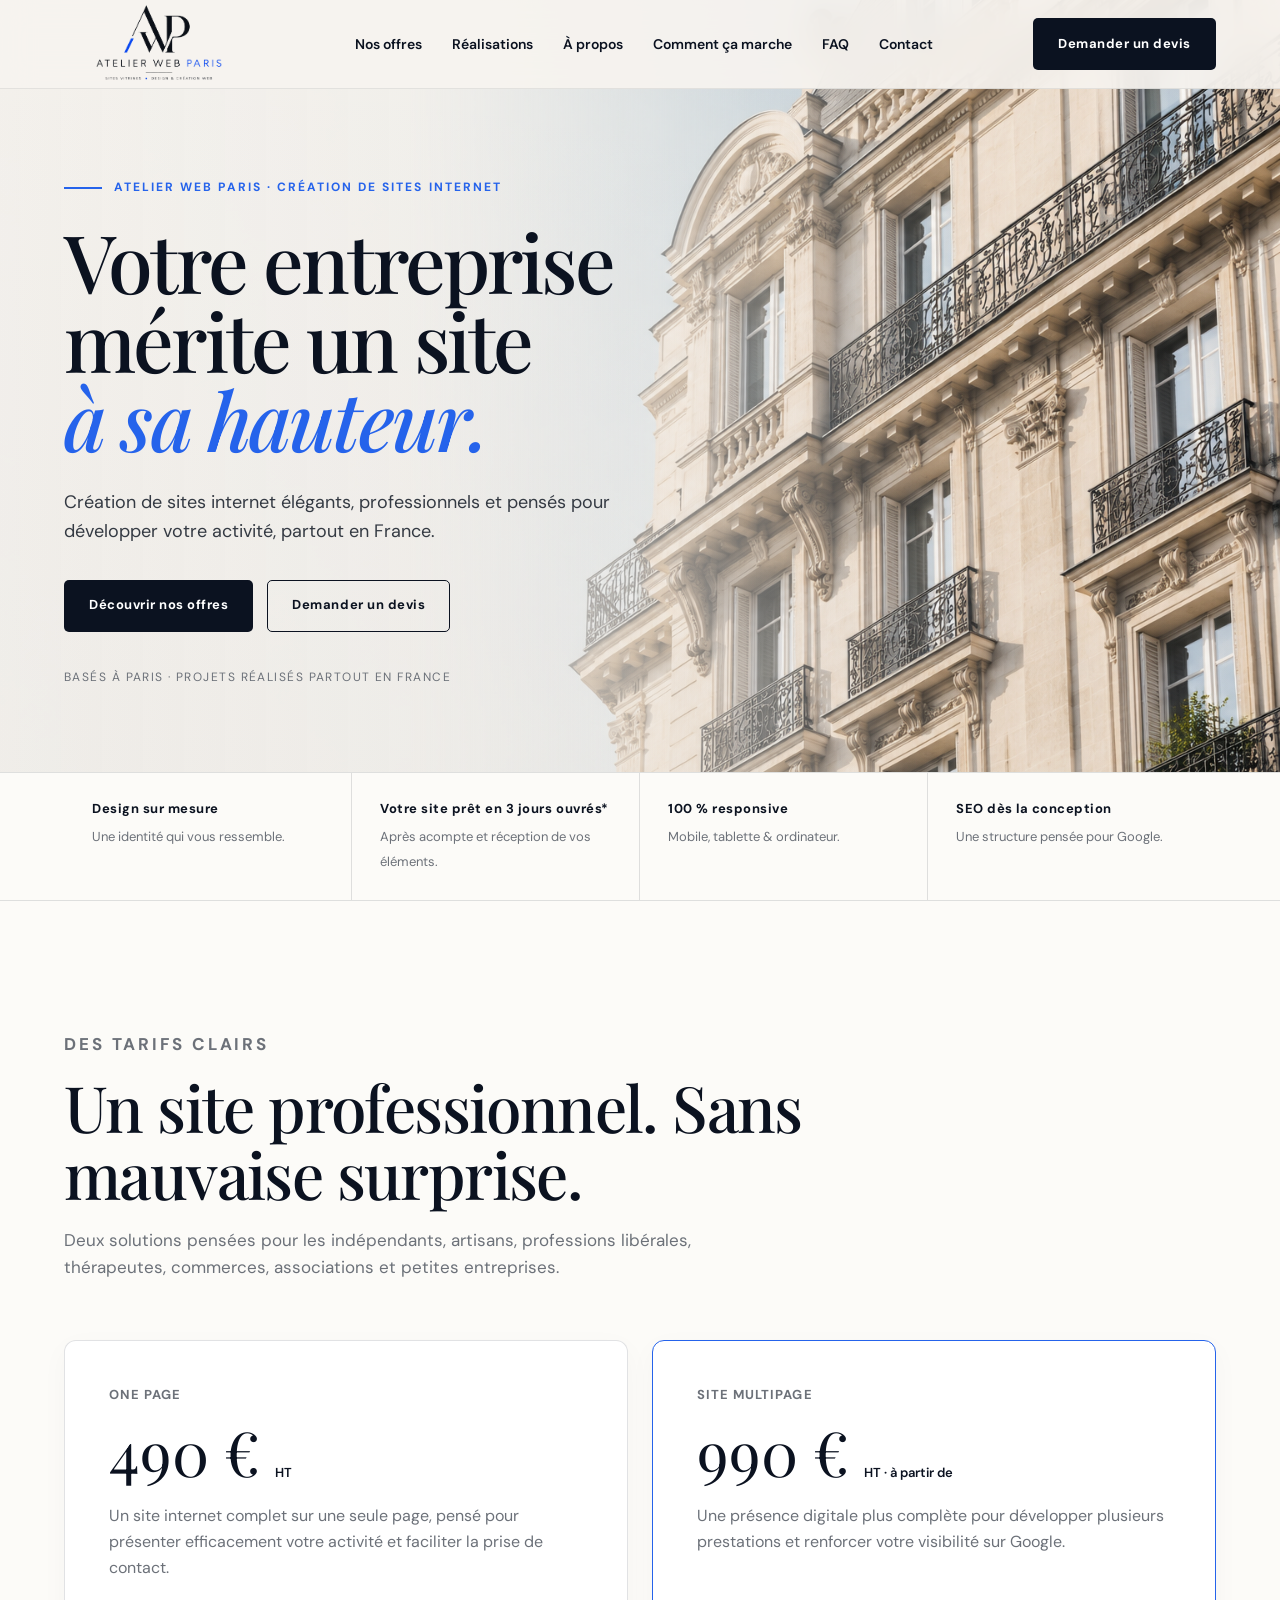
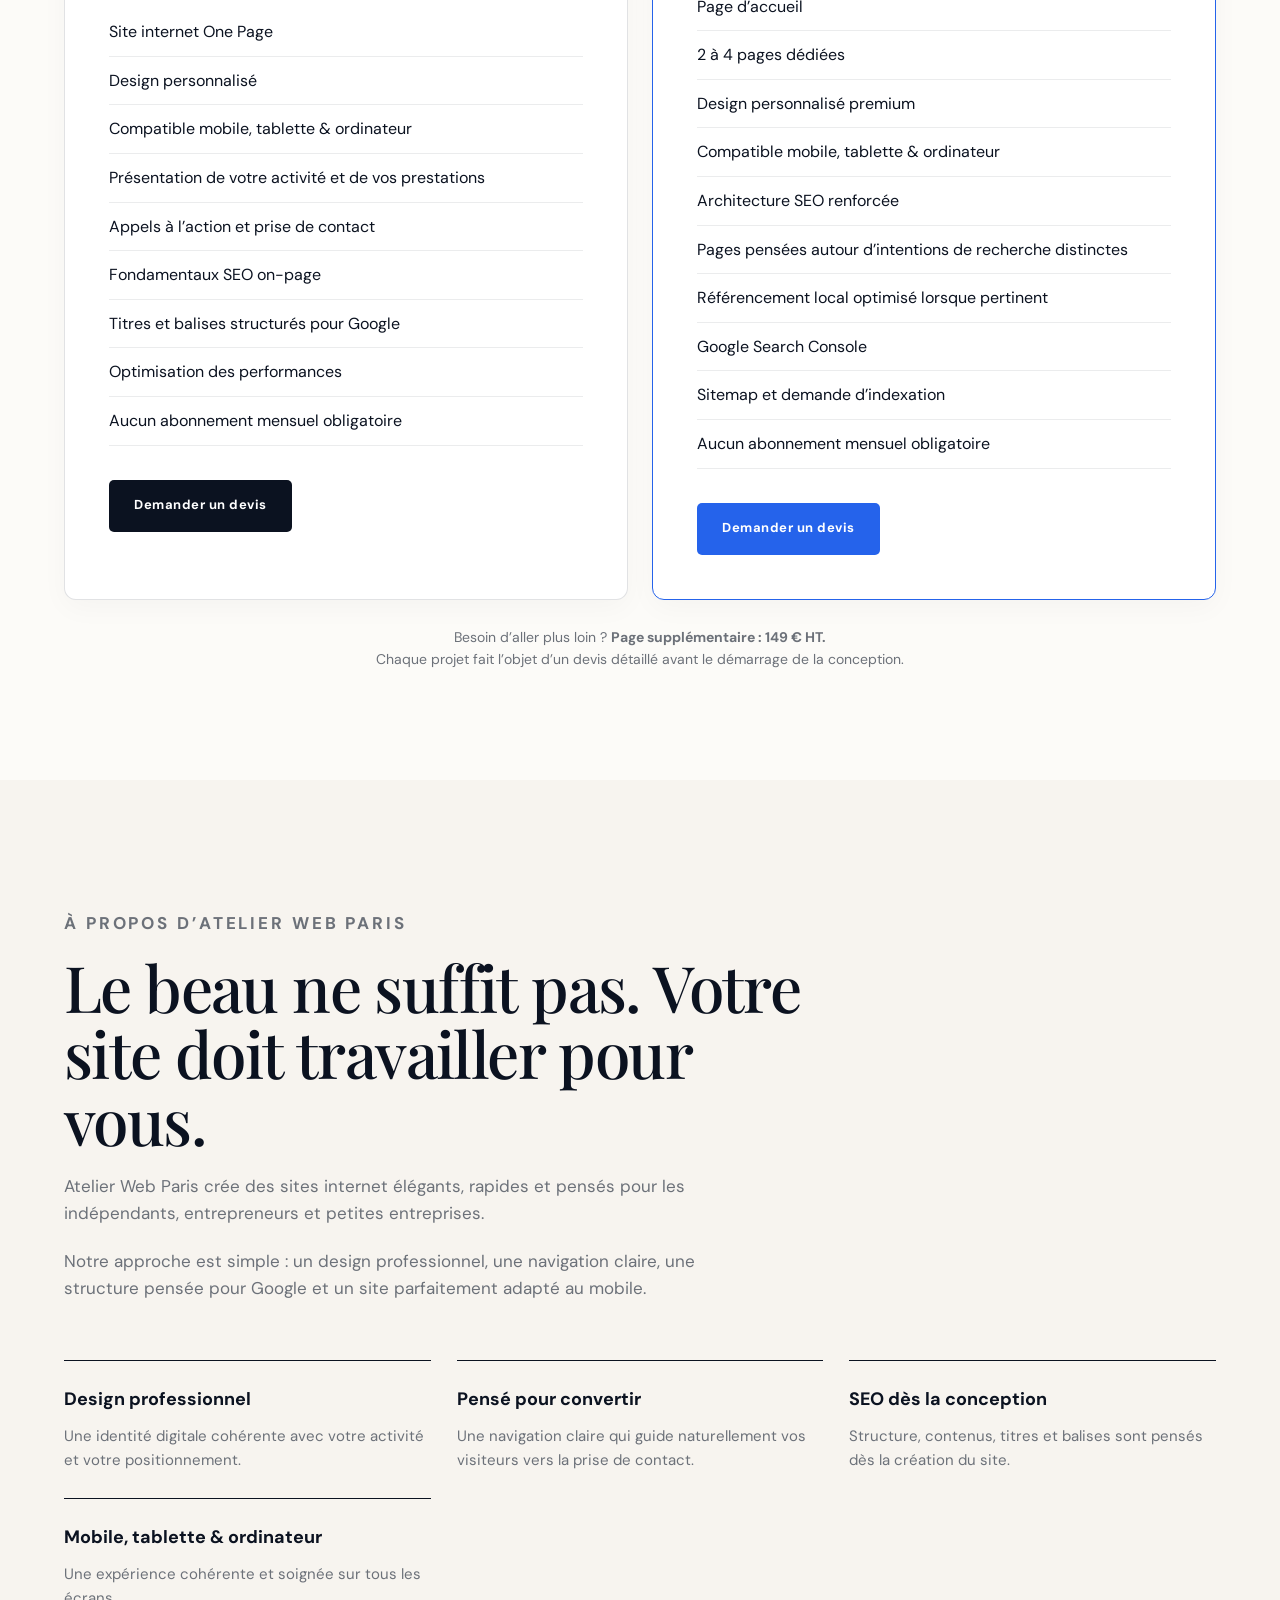
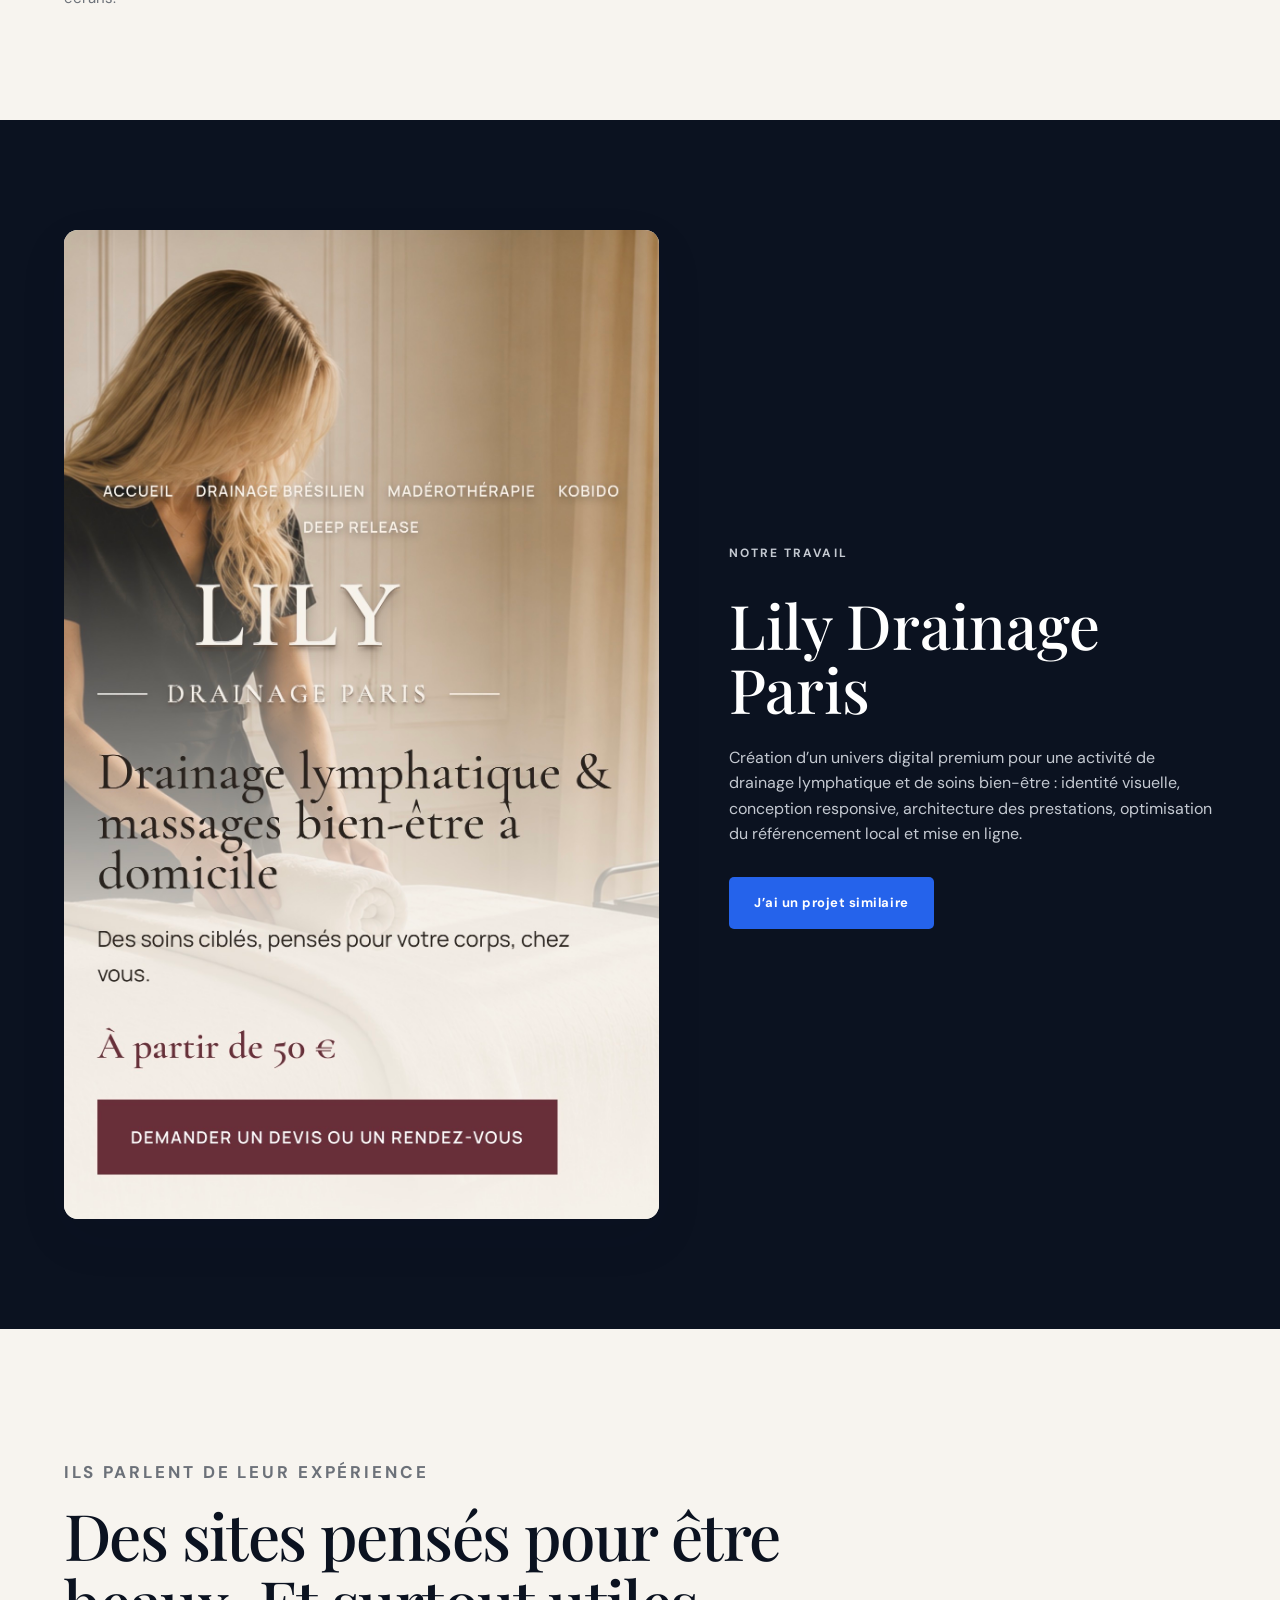
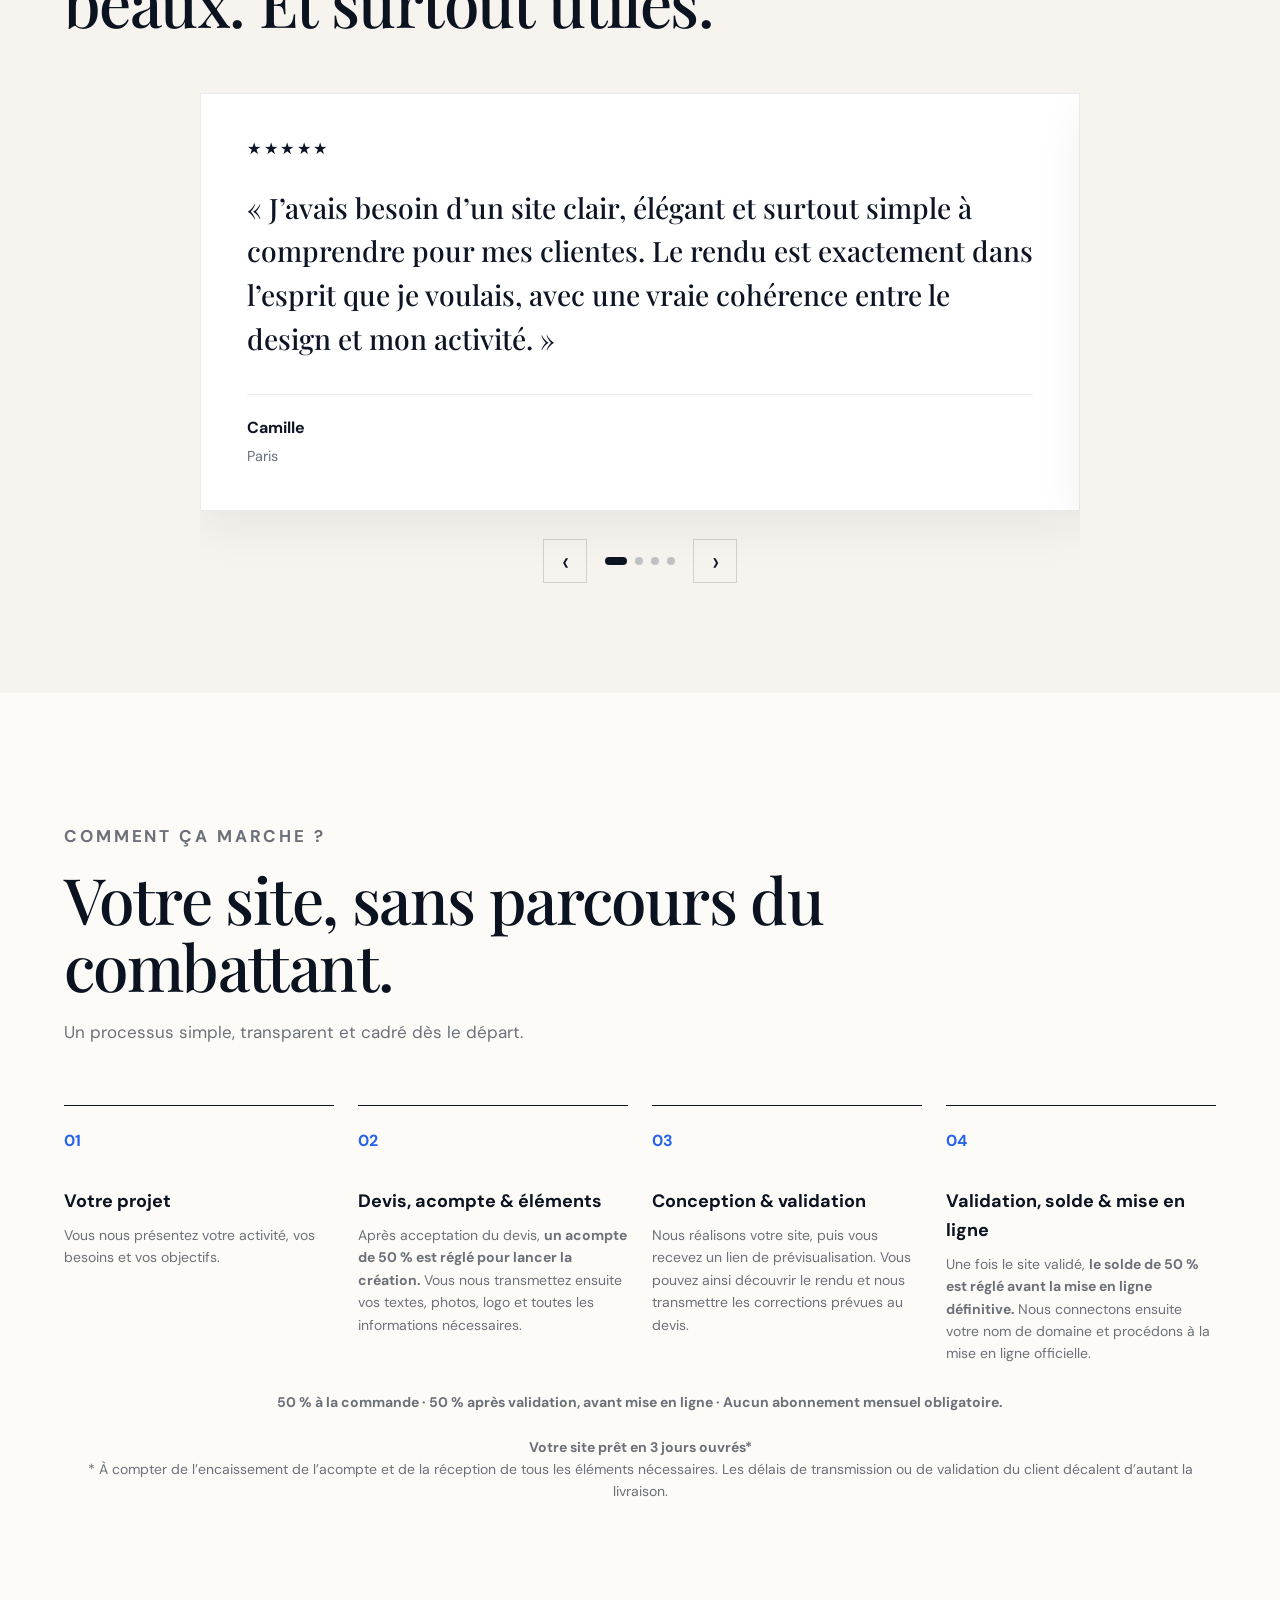
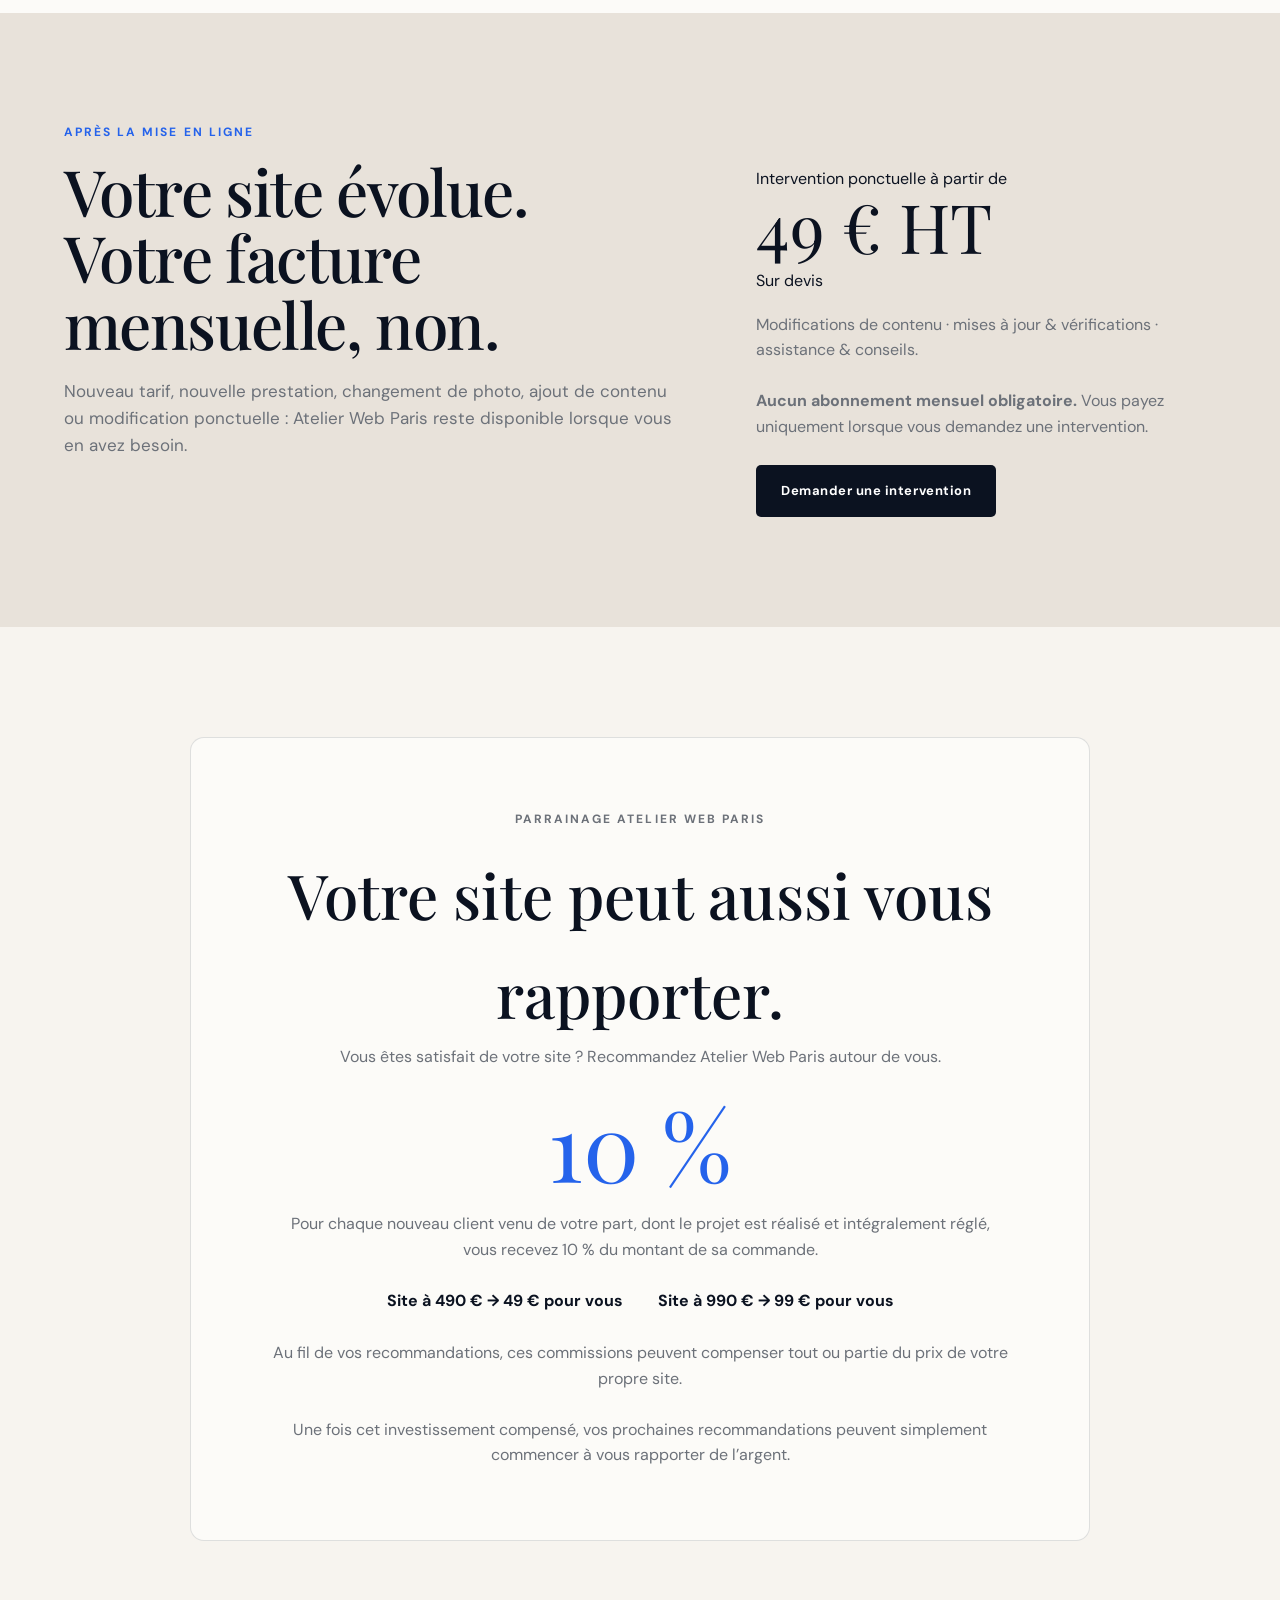
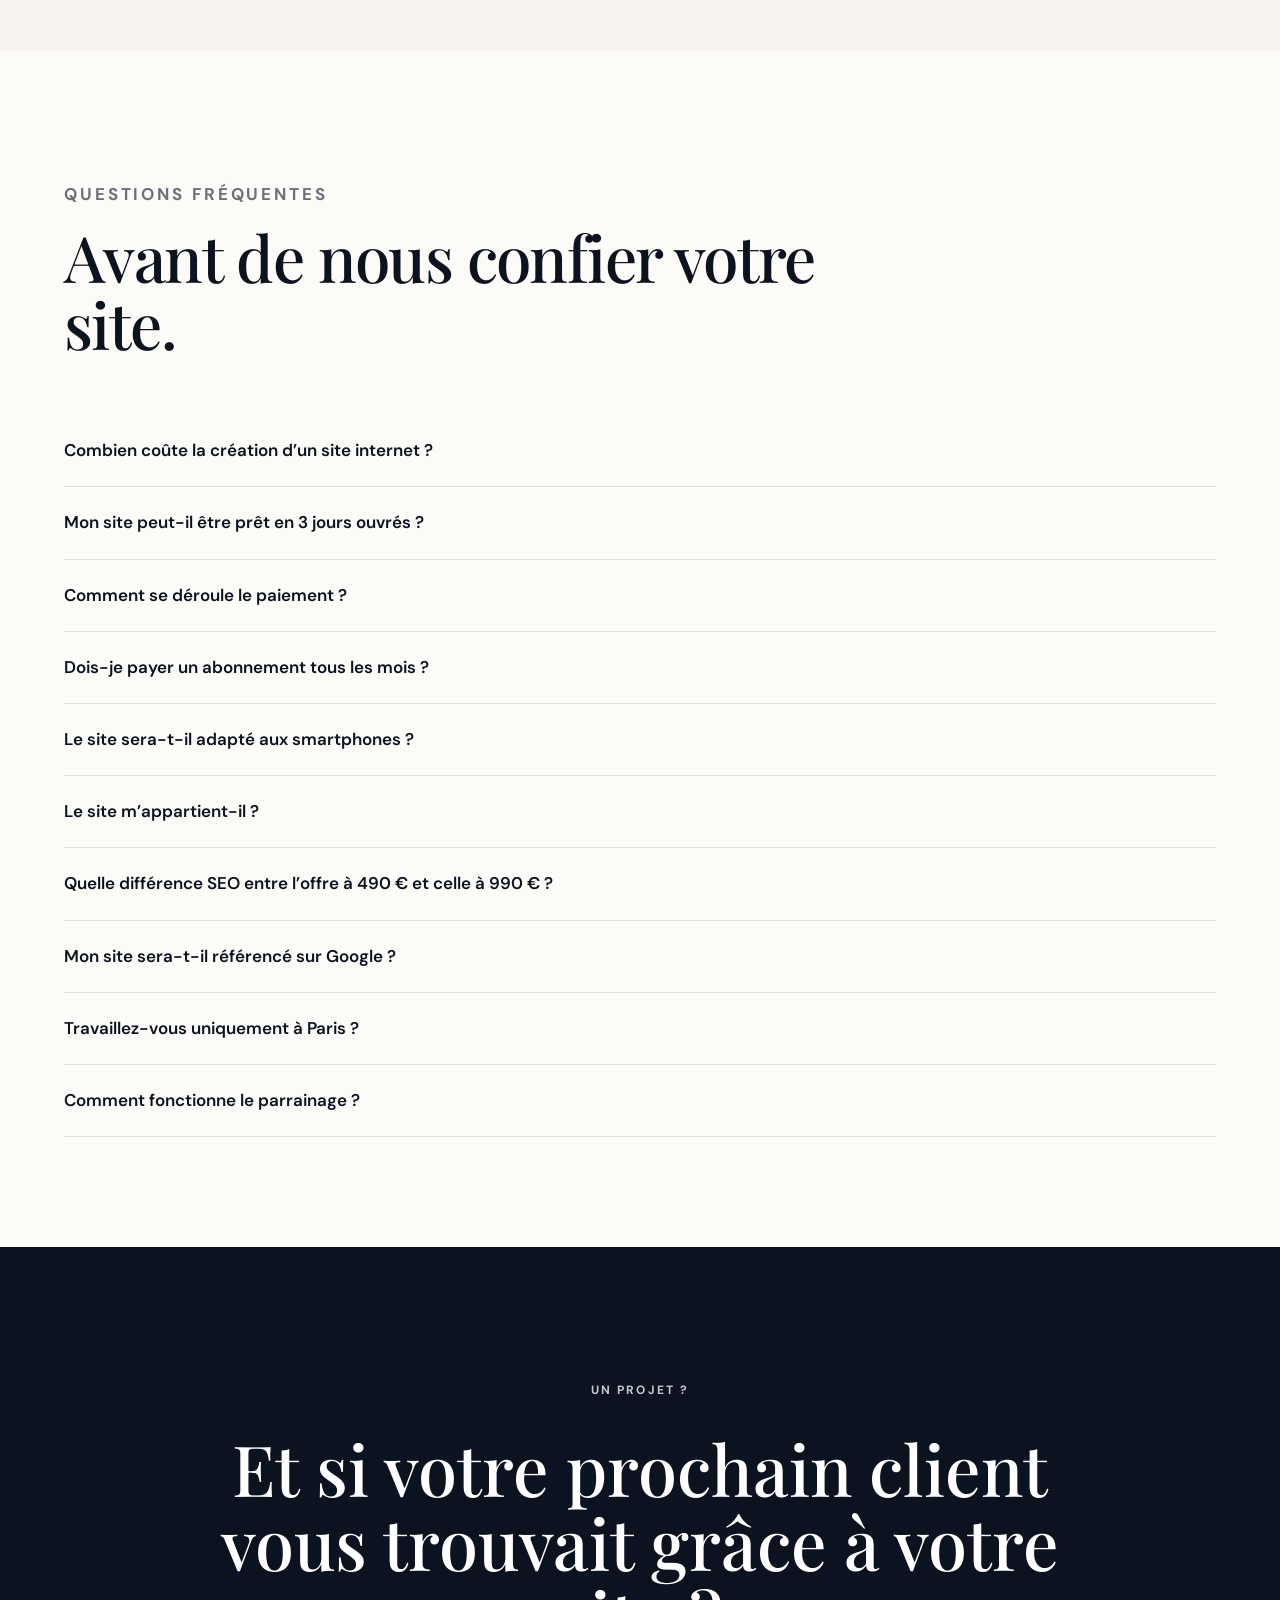
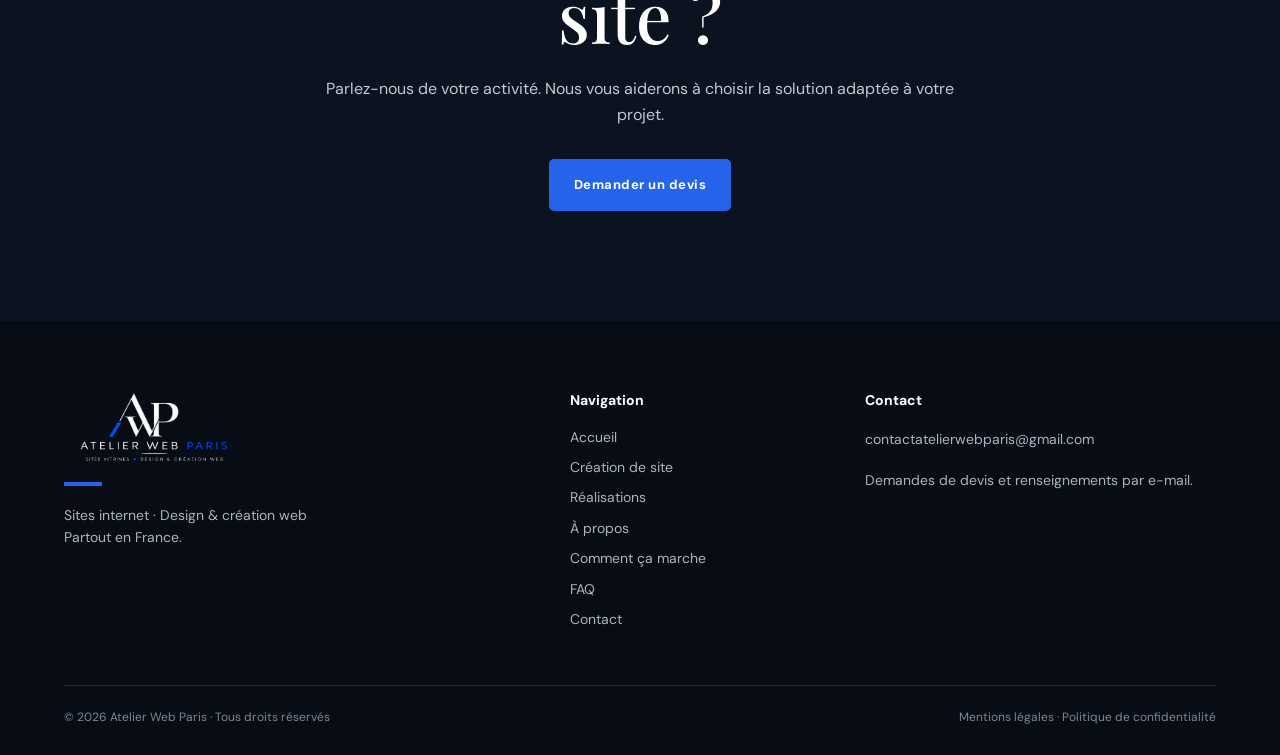
==== commit e72d1c1c: "Update index.html" ====
--- a/index.html
+++ b/index.html
@@ -1710,6 +1710,10 @@
 
 <script>
 
+  /* =========================
+     MENU MOBILE
+  ========================= */
+
   const menuButton =
     document.querySelector('.mobile-menu-btn');
 
@@ -1750,6 +1754,84 @@
 
   });
 
+
+  /* =========================
+     CARROUSEL AVIS
+  ========================= */
+
+  const reviewsTrack =
+    document.querySelector('.reviews-track');
+
+  const reviewSlides =
+    document.querySelectorAll('.reviews-slide');
+
+  const reviewDots =
+    document.querySelectorAll('.review-dot');
+
+  const prevReview =
+    document.querySelector('.reviews-prev');
+
+  const nextReview =
+    document.querySelector('.reviews-next');
+
+  let currentReview = 0;
+
+
+  function showReview(index) {
+
+    if (index < 0) {
+      index = reviewSlides.length - 1;
+    }
+
+    if (index >= reviewSlides.length) {
+      index = 0;
+    }
+
+    currentReview = index;
+
+    reviewsTrack.style.transform =
+      `translateX(-${currentReview * 100}%)`;
+
+    reviewDots.forEach((dot, dotIndex) => {
+
+      dot.classList.toggle(
+        'active',
+        dotIndex === currentReview
+      );
+
+    });
+
+  }
+
+
+  nextReview.addEventListener('click', () => {
+    showReview(currentReview + 1);
+  });
+
+
+  prevReview.addEventListener('click', () => {
+    showReview(currentReview - 1);
+  });
+
+
+  reviewDots.forEach((dot, index) => {
+
+    dot.addEventListener('click', () => {
+      showReview(index);
+    });
+
+  });
+
+
+  /* Défilement automatique toutes les 5 secondes */
+
+  setInterval(() => {
+    showReview(currentReview + 1);
+  }, 5000);
+
+
+  showReview(0);
+
 </script>
 
 
--- a/style.css
+++ b/style.css
@@ -496,6 +496,8 @@
 }
 
 
+
+
 /* =========================
    AVIS CLIENTS / CARROUSEL
 ========================= */
@@ -506,58 +508,44 @@
 
 .reviews-carousel {
   position: relative;
-  margin-top: 48px;
+  width: 100%;
+  max-width: 880px;
+  margin: 48px auto 0;
   overflow: hidden;
 }
 
 .reviews-track {
   display: flex;
-  transition: transform 0.6s ease;
+  width: 100%;
+  transition: transform 0.55s ease;
   will-change: transform;
 }
 
 .reviews-slide {
+  flex: 0 0 100%;
+  width: 100%;
   min-width: 100%;
-  display: grid;
-  grid-template-columns: repeat(2, minmax(0, 1fr));
-  gap: 24px;
 }
 
 .review-card {
   background: #ffffff;
   border: 1px solid rgba(13, 20, 36, 0.08);
-  padding: 34px;
-  min-height: 100%;
-  display: flex;
-  flex-direction: column;
-  justify-content: space-between;
+  padding: 42px 46px;
   box-shadow: 0 18px 45px rgba(13, 20, 36, 0.06);
 }
 
-.review-demo-label {
-  display: inline-block;
-  align-self: flex-start;
-  margin-bottom: 18px;
-  padding: 6px 10px;
-  border: 1px solid rgba(13, 20, 36, 0.12);
-  font-size: 0.68rem;
-  font-weight: 700;
-  letter-spacing: 0.12em;
-  text-transform: uppercase;
-  color: #687080;
-}
-
 .review-stars {
-  margin-bottom: 22px;
+  margin-bottom: 24px;
+  color: #0d1424;
   font-size: 1rem;
   letter-spacing: 0.16em;
-  color: #0d1424;
 }
 
 .review-card blockquote {
-  margin: 0 0 30px;
-  font-family: "Playfair Display", serif;
-  font-size: 1.25rem;
+  margin: 0 0 34px;
+  font-family: "Playfair Display", Georgia, serif;
+  font-size: clamp(1.35rem, 2.2vw, 1.8rem);
+  font-weight: 500;
   line-height: 1.55;
   color: #0d1424;
 }
@@ -571,26 +559,34 @@
 }
 
 .review-author strong {
-  font-size: 0.95rem;
+  font-size: 1rem;
   font-weight: 700;
+  color: #0d1424;
 }
 
 .review-author span {
-  font-size: 0.85rem;
+  font-size: 0.9rem;
   color: #687080;
 }
 
+
+/* NAVIGATION */
+
 .reviews-controls {
-  margin-top: 30px;
   display: flex;
   align-items: center;
   justify-content: center;
   gap: 18px;
+  margin-top: 28px;
 }
 
 .reviews-arrow {
-  width: 42px;
-  height: 42px;
+  display: flex;
+  align-items: center;
+  justify-content: center;
+  width: 44px;
+  height: 44px;
+  padding: 0;
   border: 1px solid rgba(13, 20, 36, 0.16);
   background: transparent;
   color: #0d1424;
@@ -608,6 +604,7 @@
 .reviews-dots {
   display: flex;
   align-items: center;
+  justify-content: center;
   gap: 8px;
 }
 
@@ -630,35 +627,45 @@
 
 
 /* =========================
-   MOBILE
+   AVIS CLIENTS - MOBILE
 ========================= */
 
 @media (max-width: 768px) {
 
   .reviews-carousel {
-    margin-top: 36px;
-  }
-
-  .reviews-slide {
-    grid-template-columns: 1fr;
-    gap: 18px;
+    margin-top: 34px;
   }
 
   .review-card {
-    padding: 26px 22px;
+    padding: 30px 24px;
+  }
+
+  .review-stars {
+    margin-bottom: 20px;
+    font-size: 0.95rem;
   }
 
   .review-card blockquote {
-    font-size: 1.12rem;
-    line-height: 1.6;
+    margin-bottom: 28px;
+    font-size: 1.18rem;
+    line-height: 1.55;
+  }
+
+  .review-author {
+    padding-top: 18px;
   }
 
   .reviews-controls {
-    margin-top: 24px;
-  }
-
-}
-
+    margin-top: 22px;
+    gap: 14px;
+  }
+
+  .reviews-arrow {
+    width: 40px;
+    height: 40px;
+  }
+
+}
 
 
 
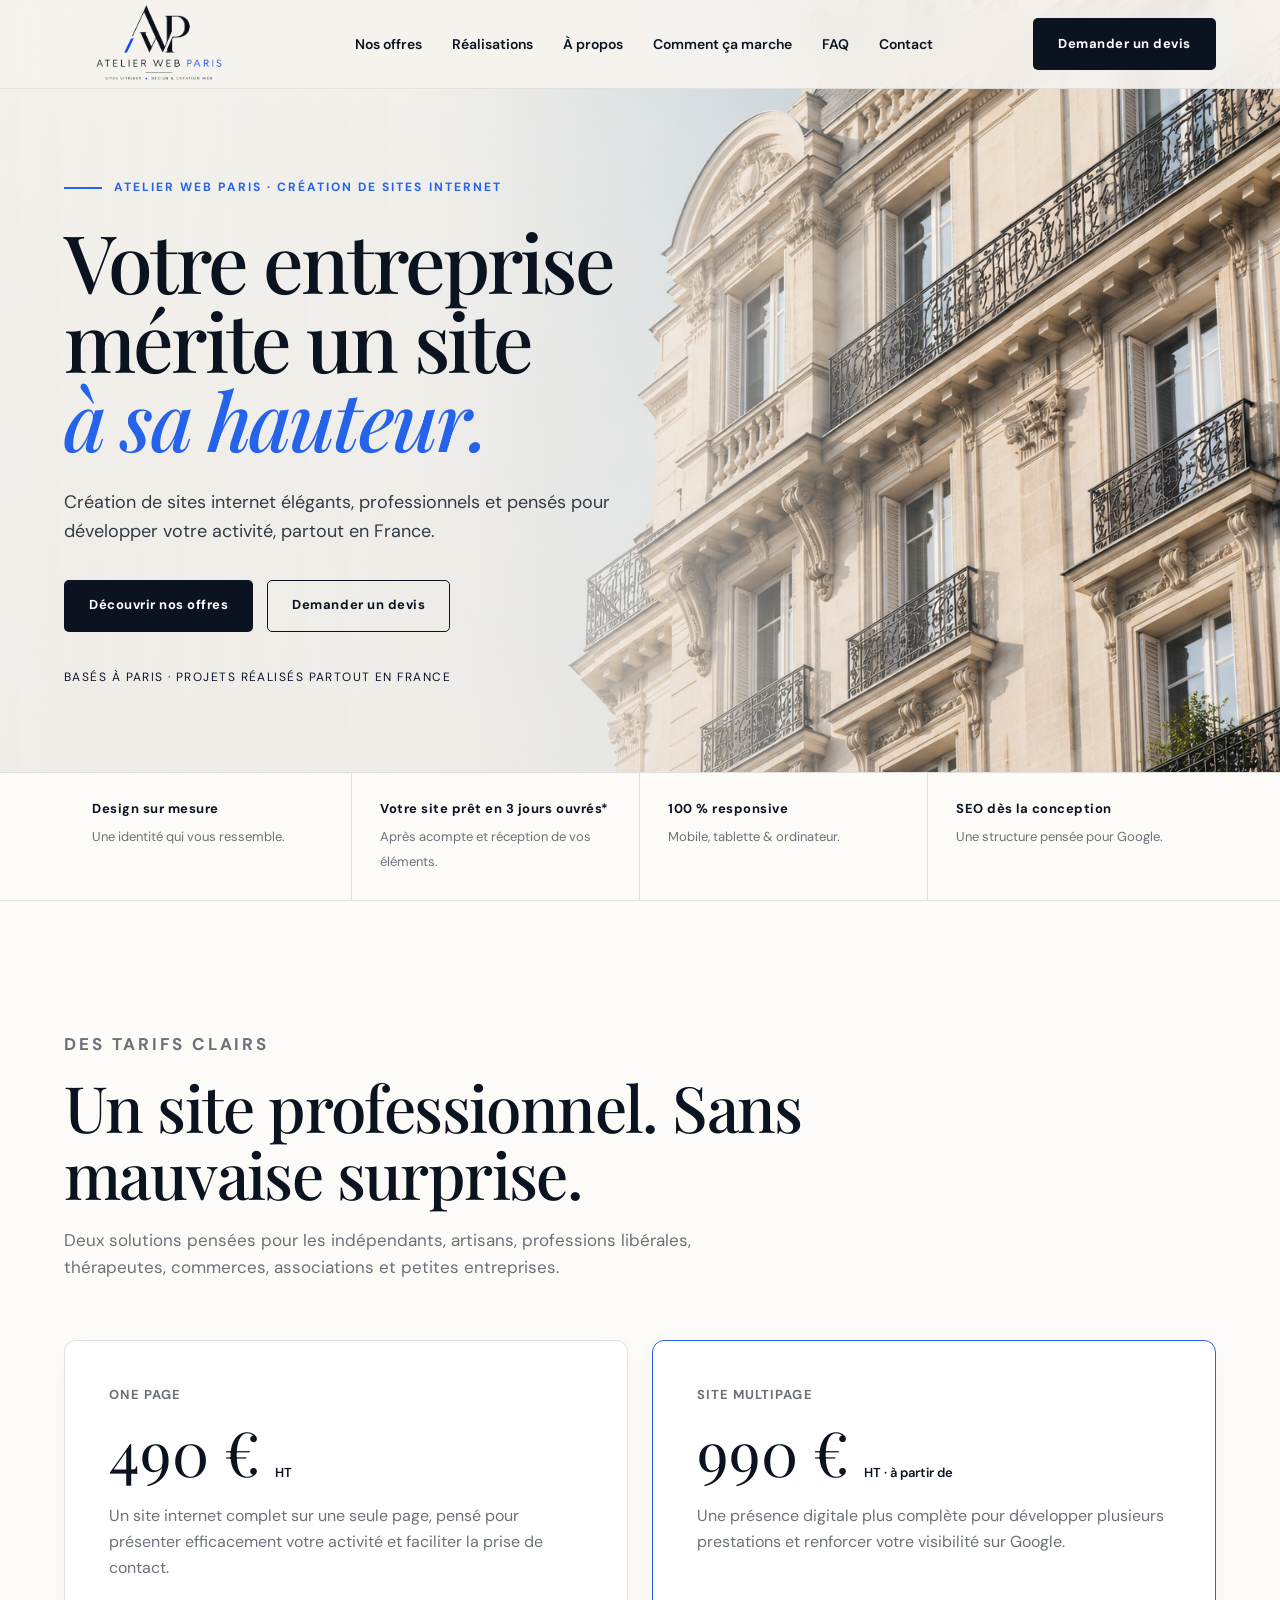
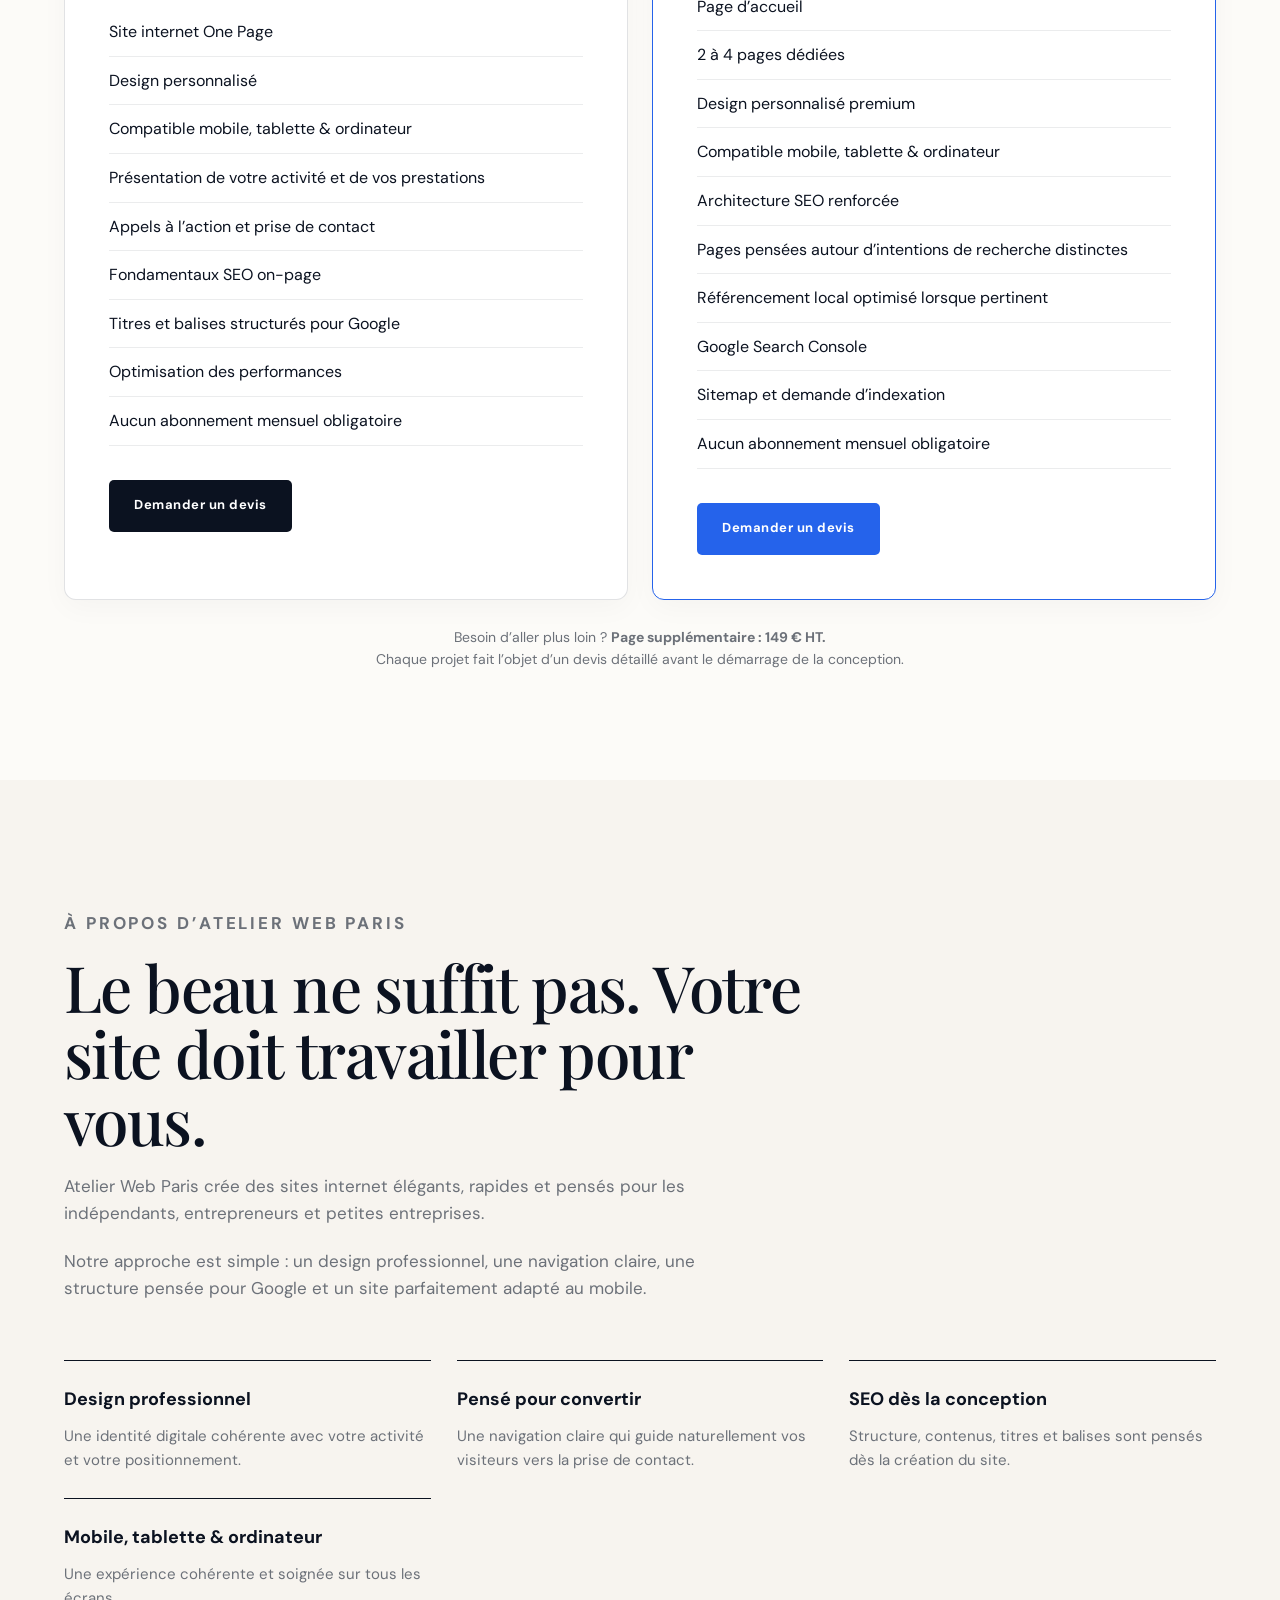
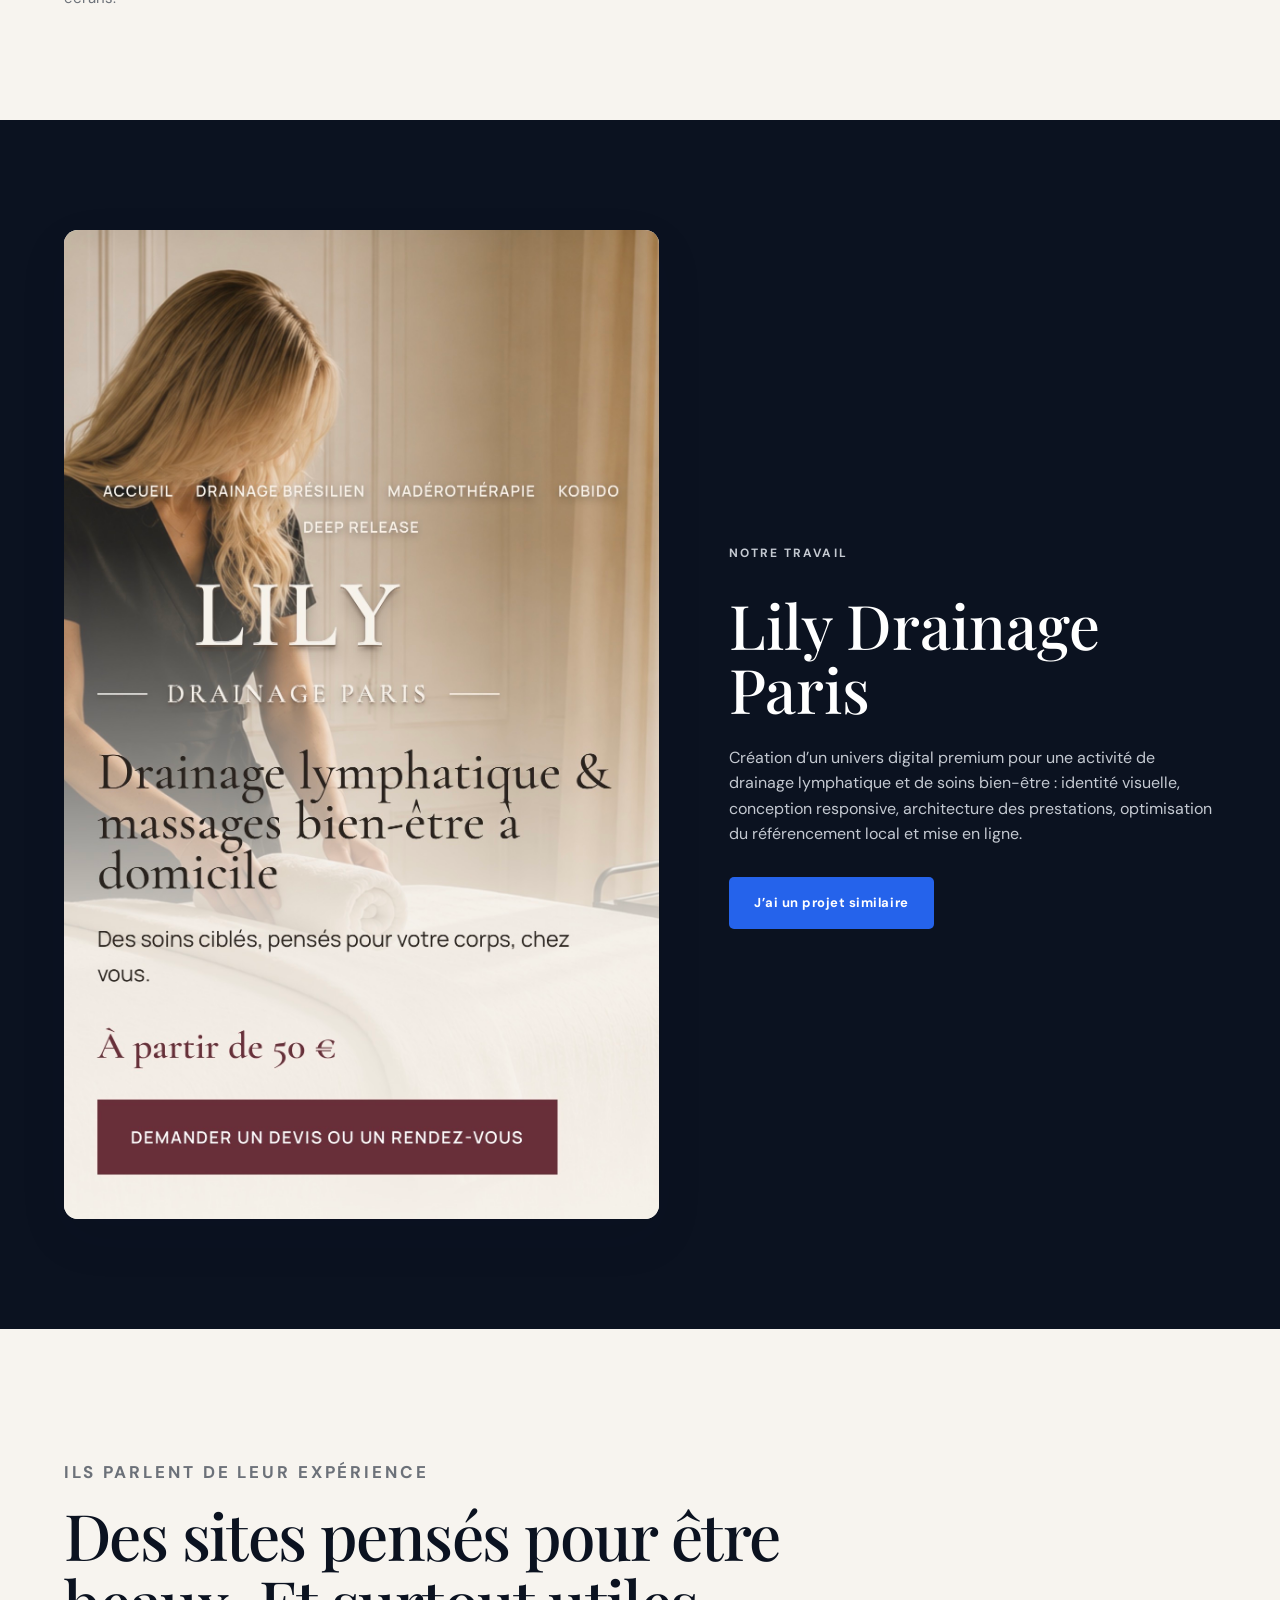
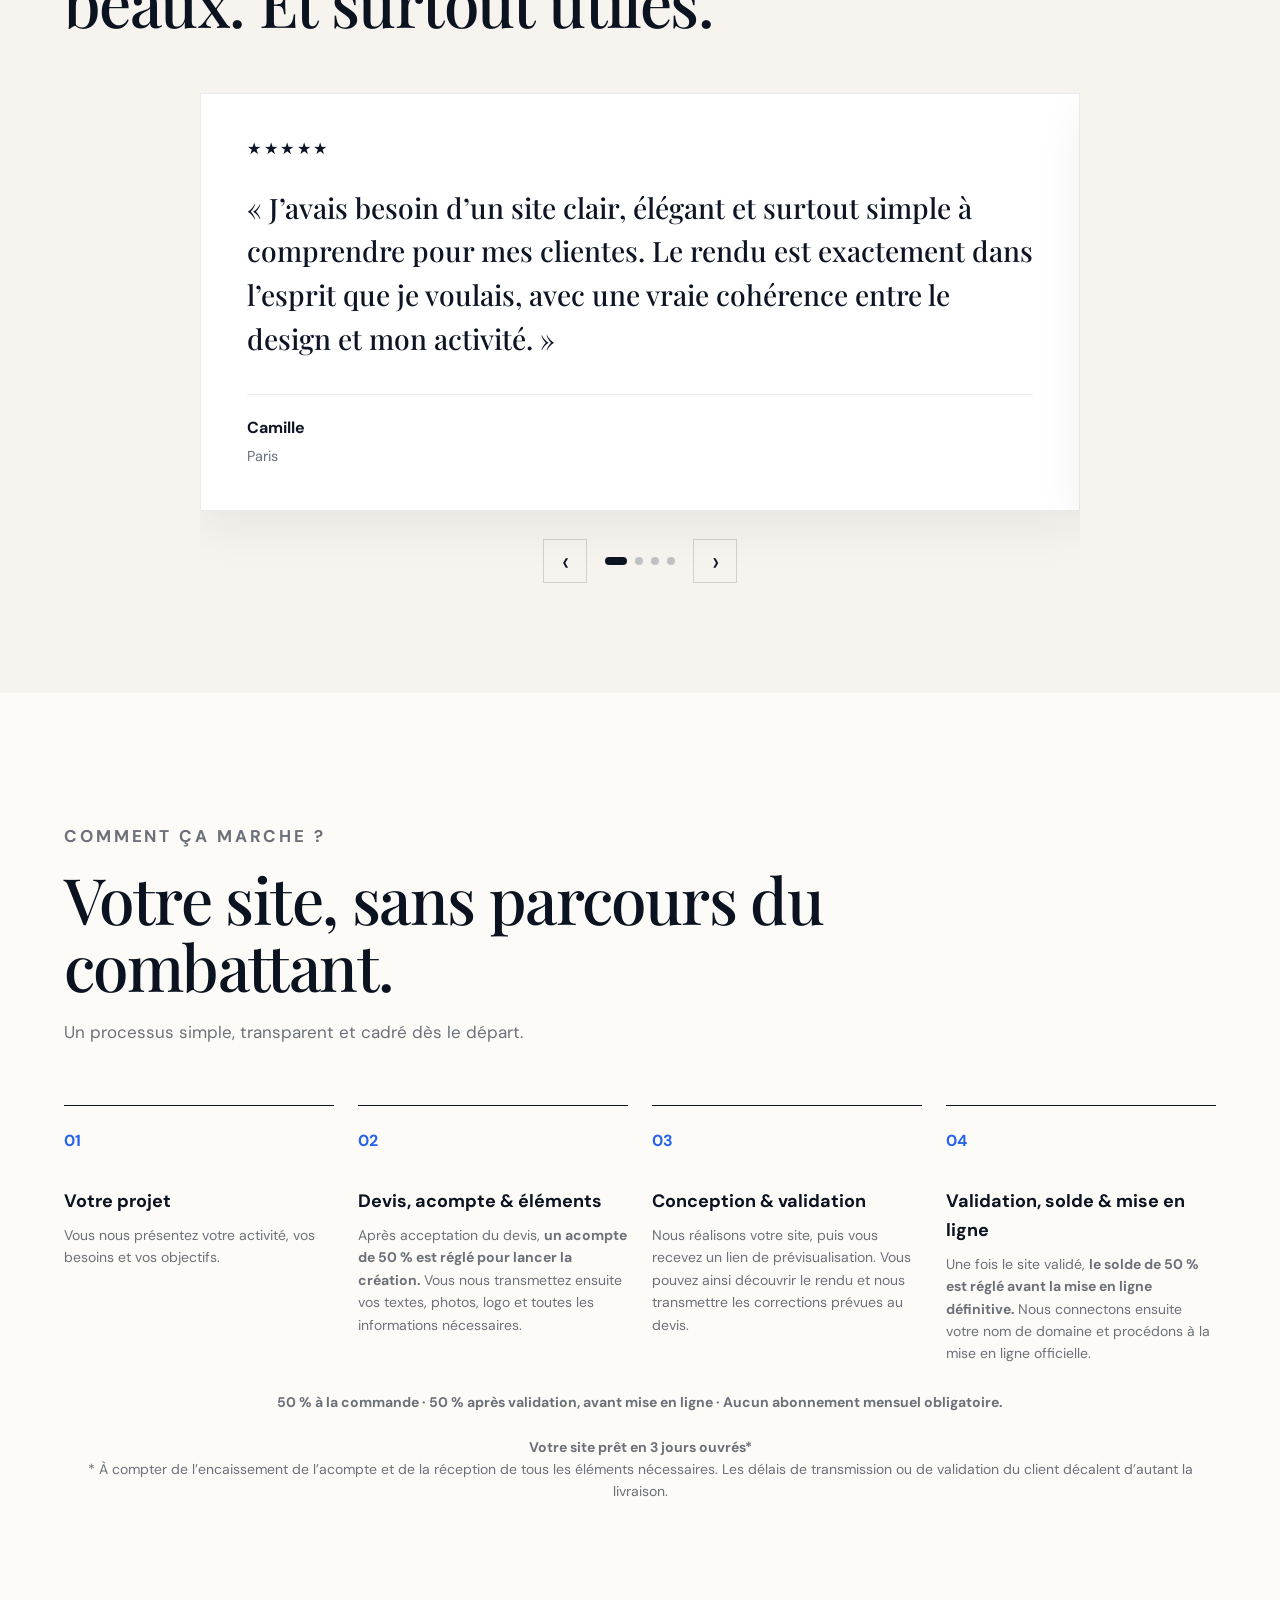
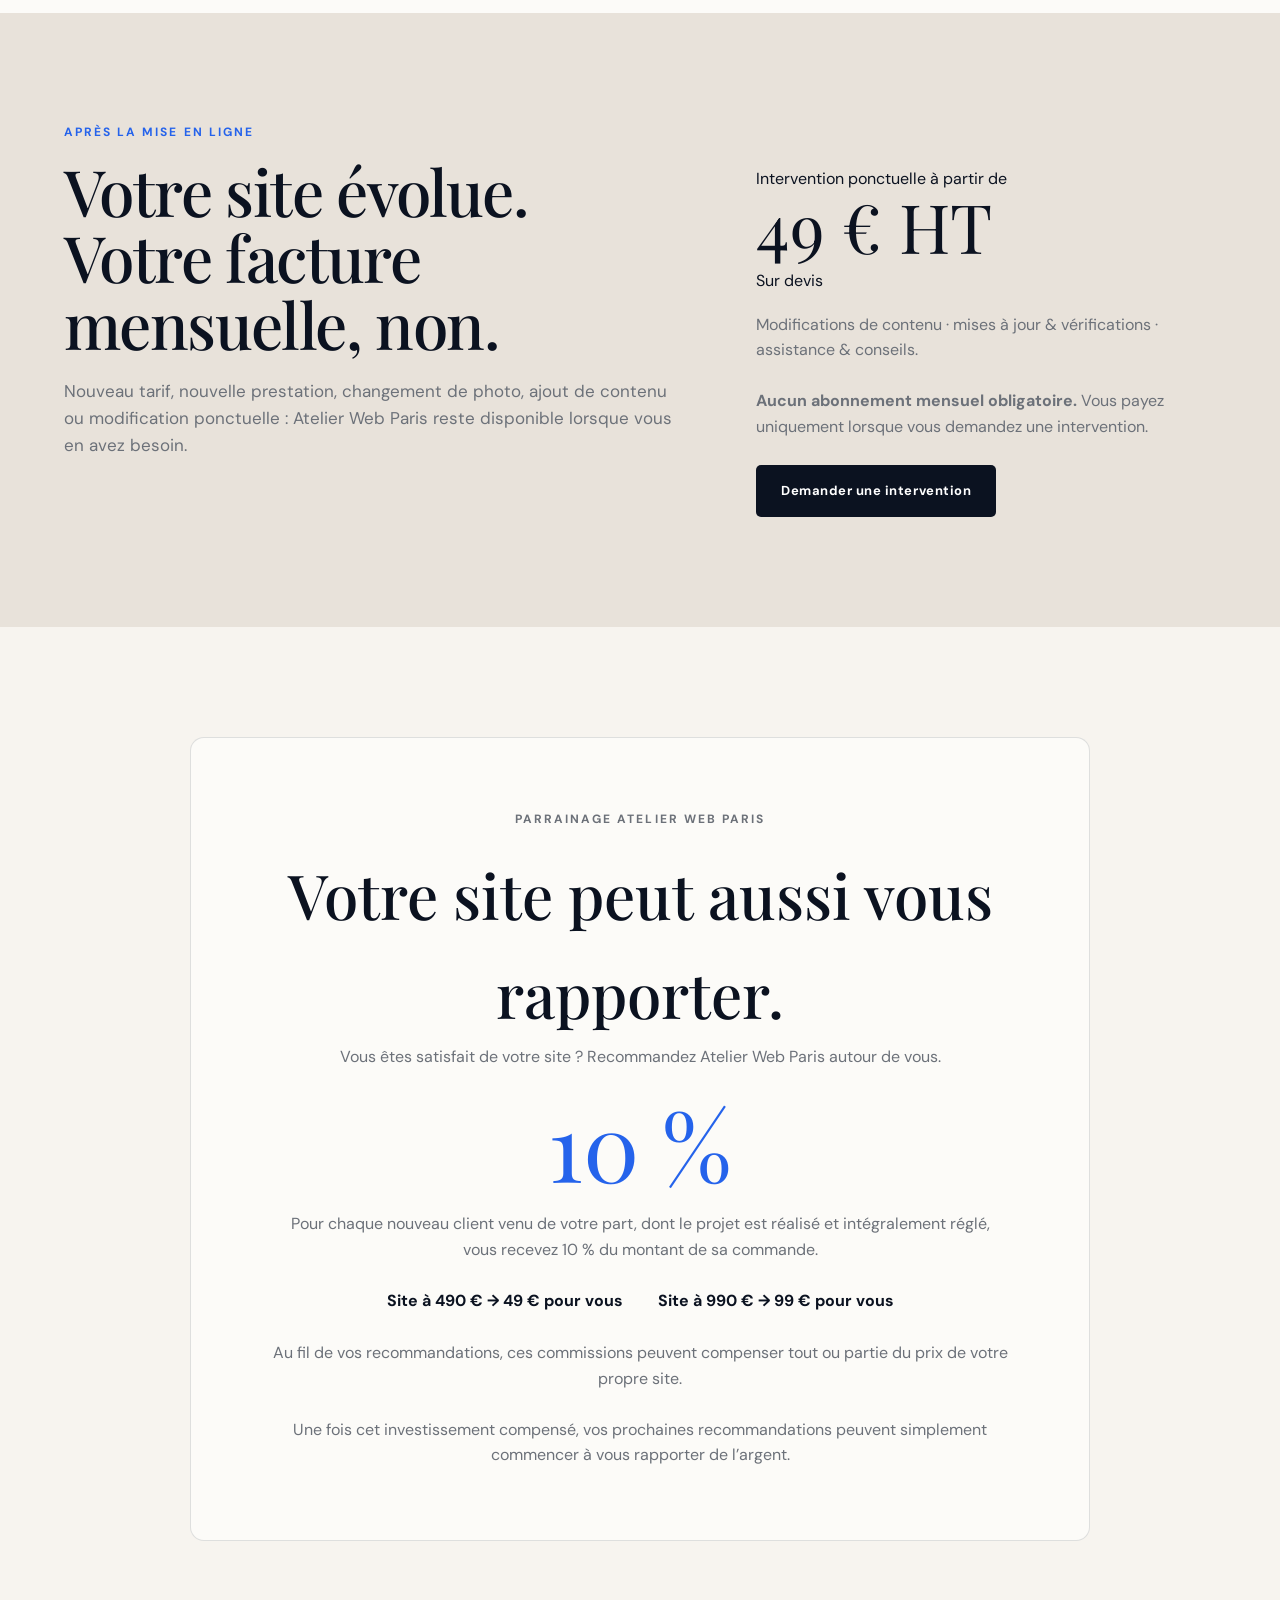
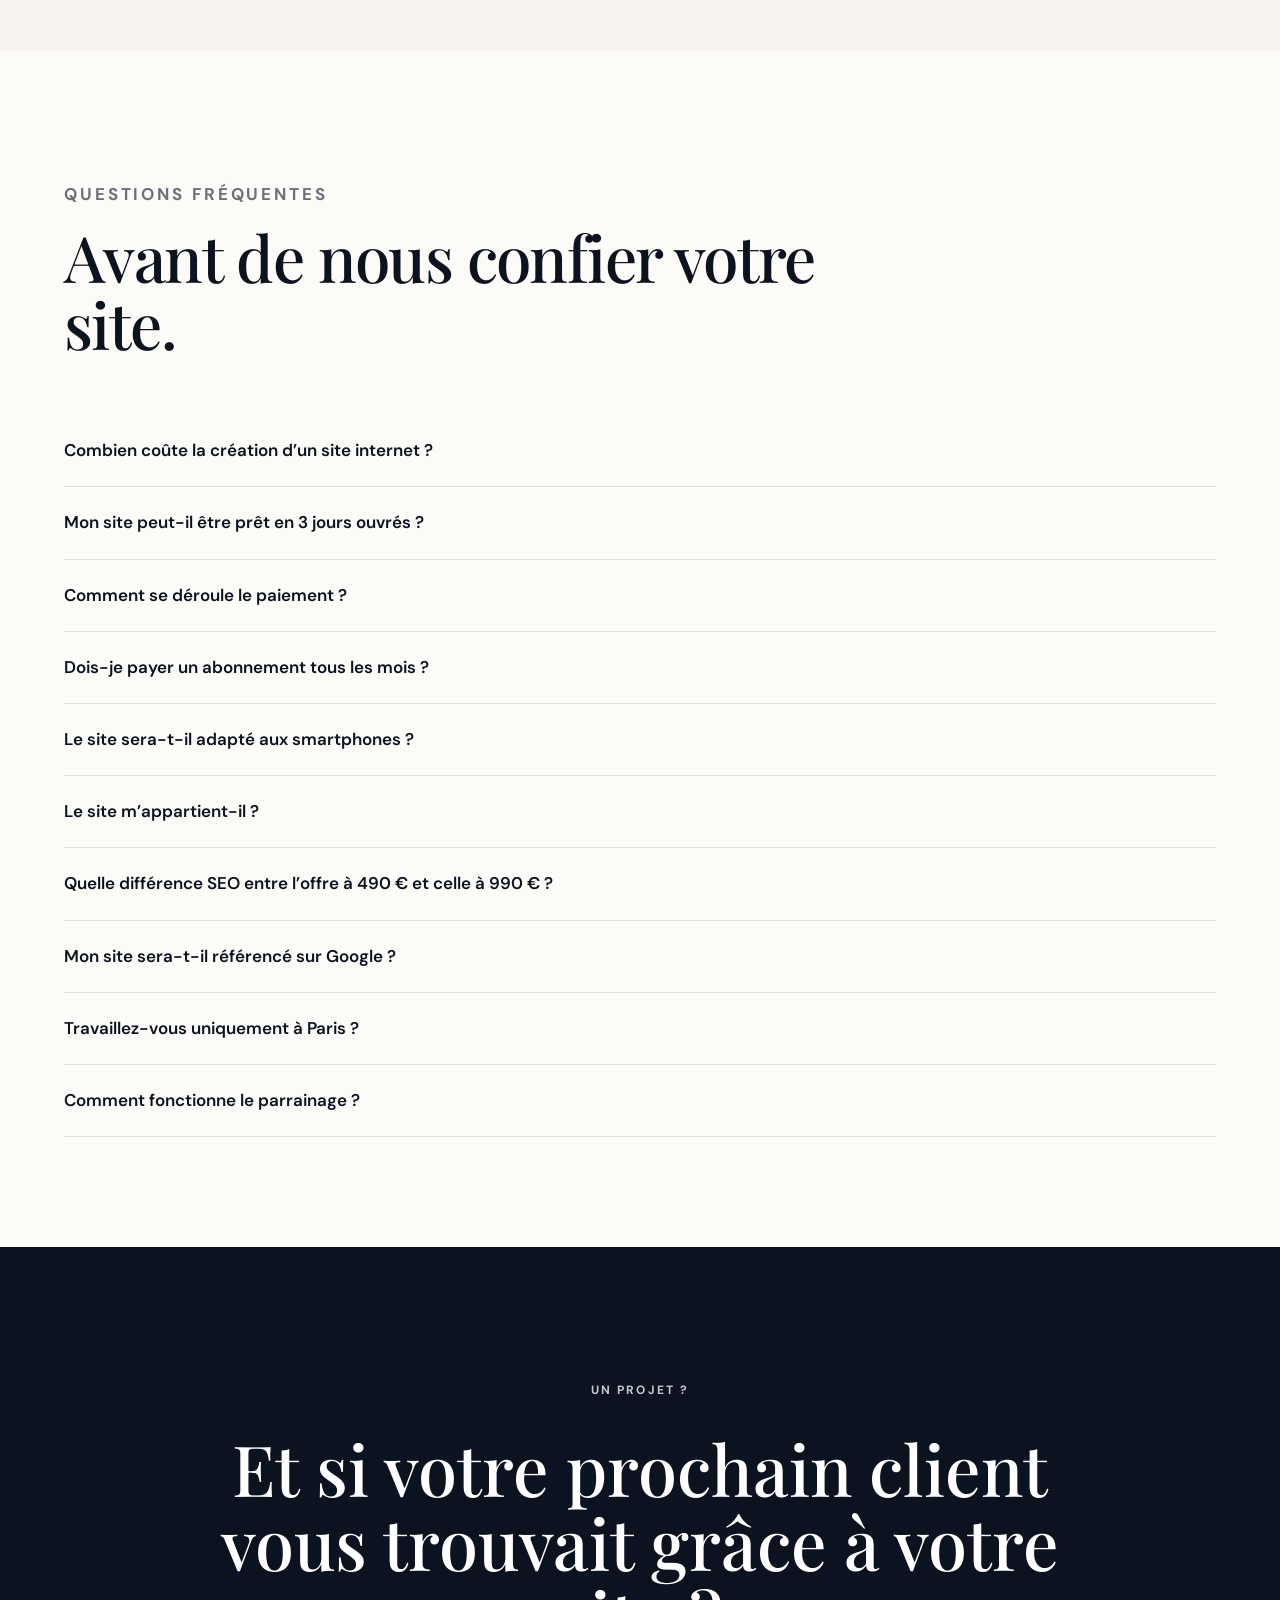
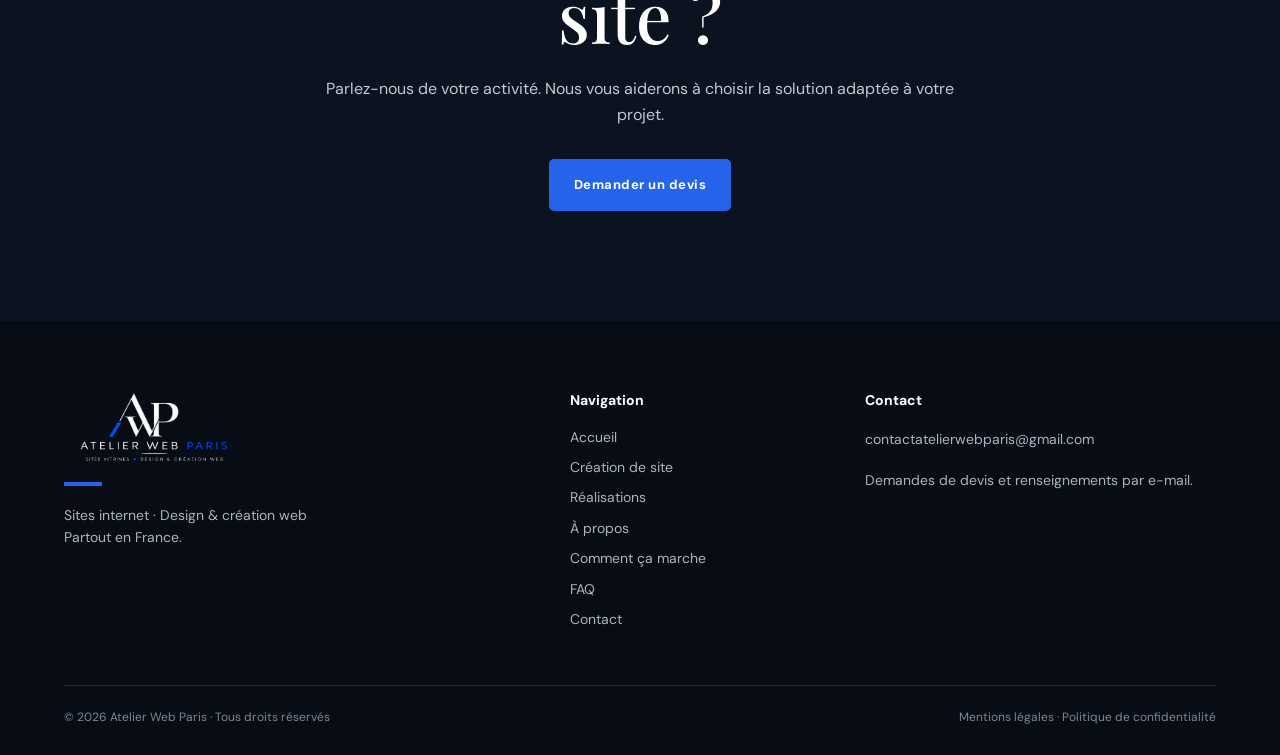
==== commit c8572f68: "Update index.html" ====
--- a/index.html
+++ b/index.html
@@ -58,7 +58,7 @@
 
   <!-- CSS -->
   <link rel="stylesheet"
-      href="style.css?v=2">
+      href="style.css?v=3">
 
   <!-- Données structurées -->
   <script type="application/ld+json">
--- a/style.css
+++ b/style.css
@@ -276,7 +276,7 @@
   font-size:12px;
   letter-spacing:.12em;
   text-transform:uppercase;
-  color:var(--muted);
+  color:#0d1424;
 }
 
 /* =========================
@@ -1363,3 +1363,10 @@
   }
 
 }
+
+/* Correction définitive texte localisation hero */
+
+.hero-location {
+  color: #0d1424 !important;
+  opacity: 1 !important;
+}
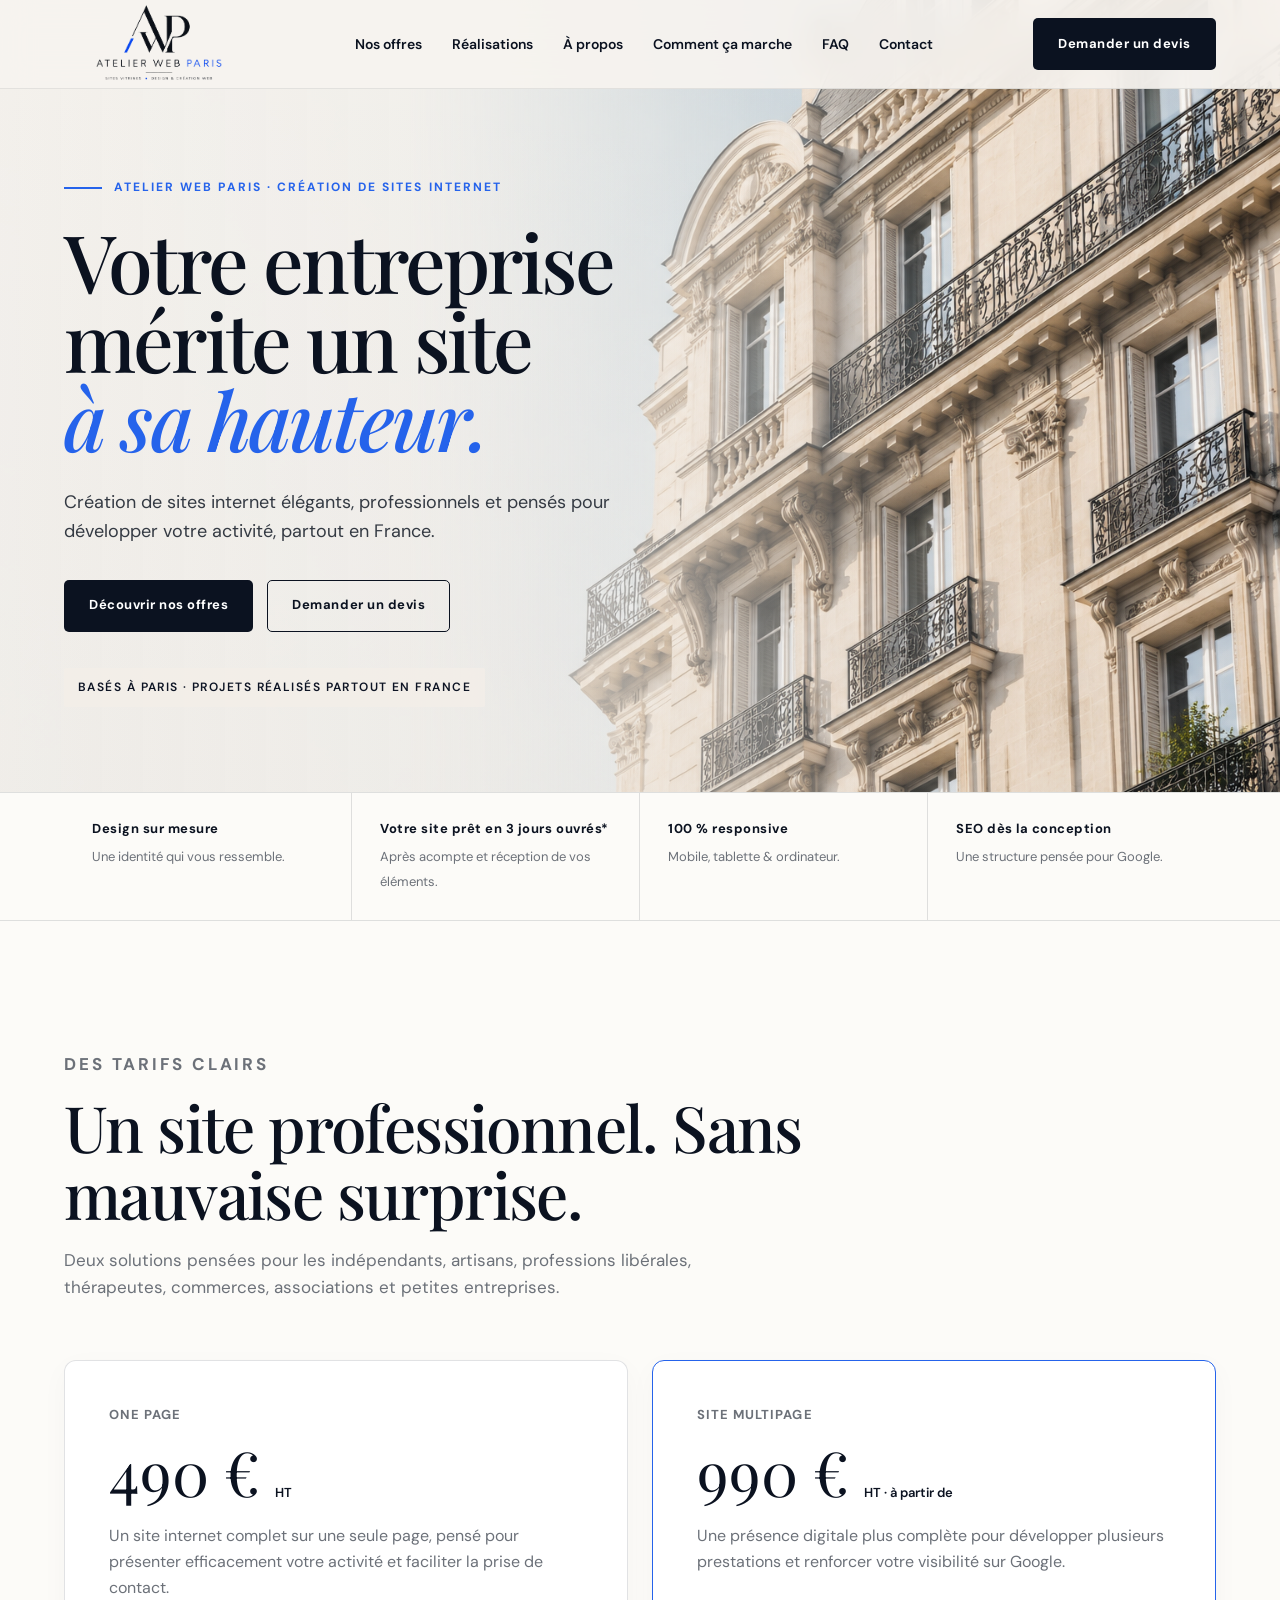
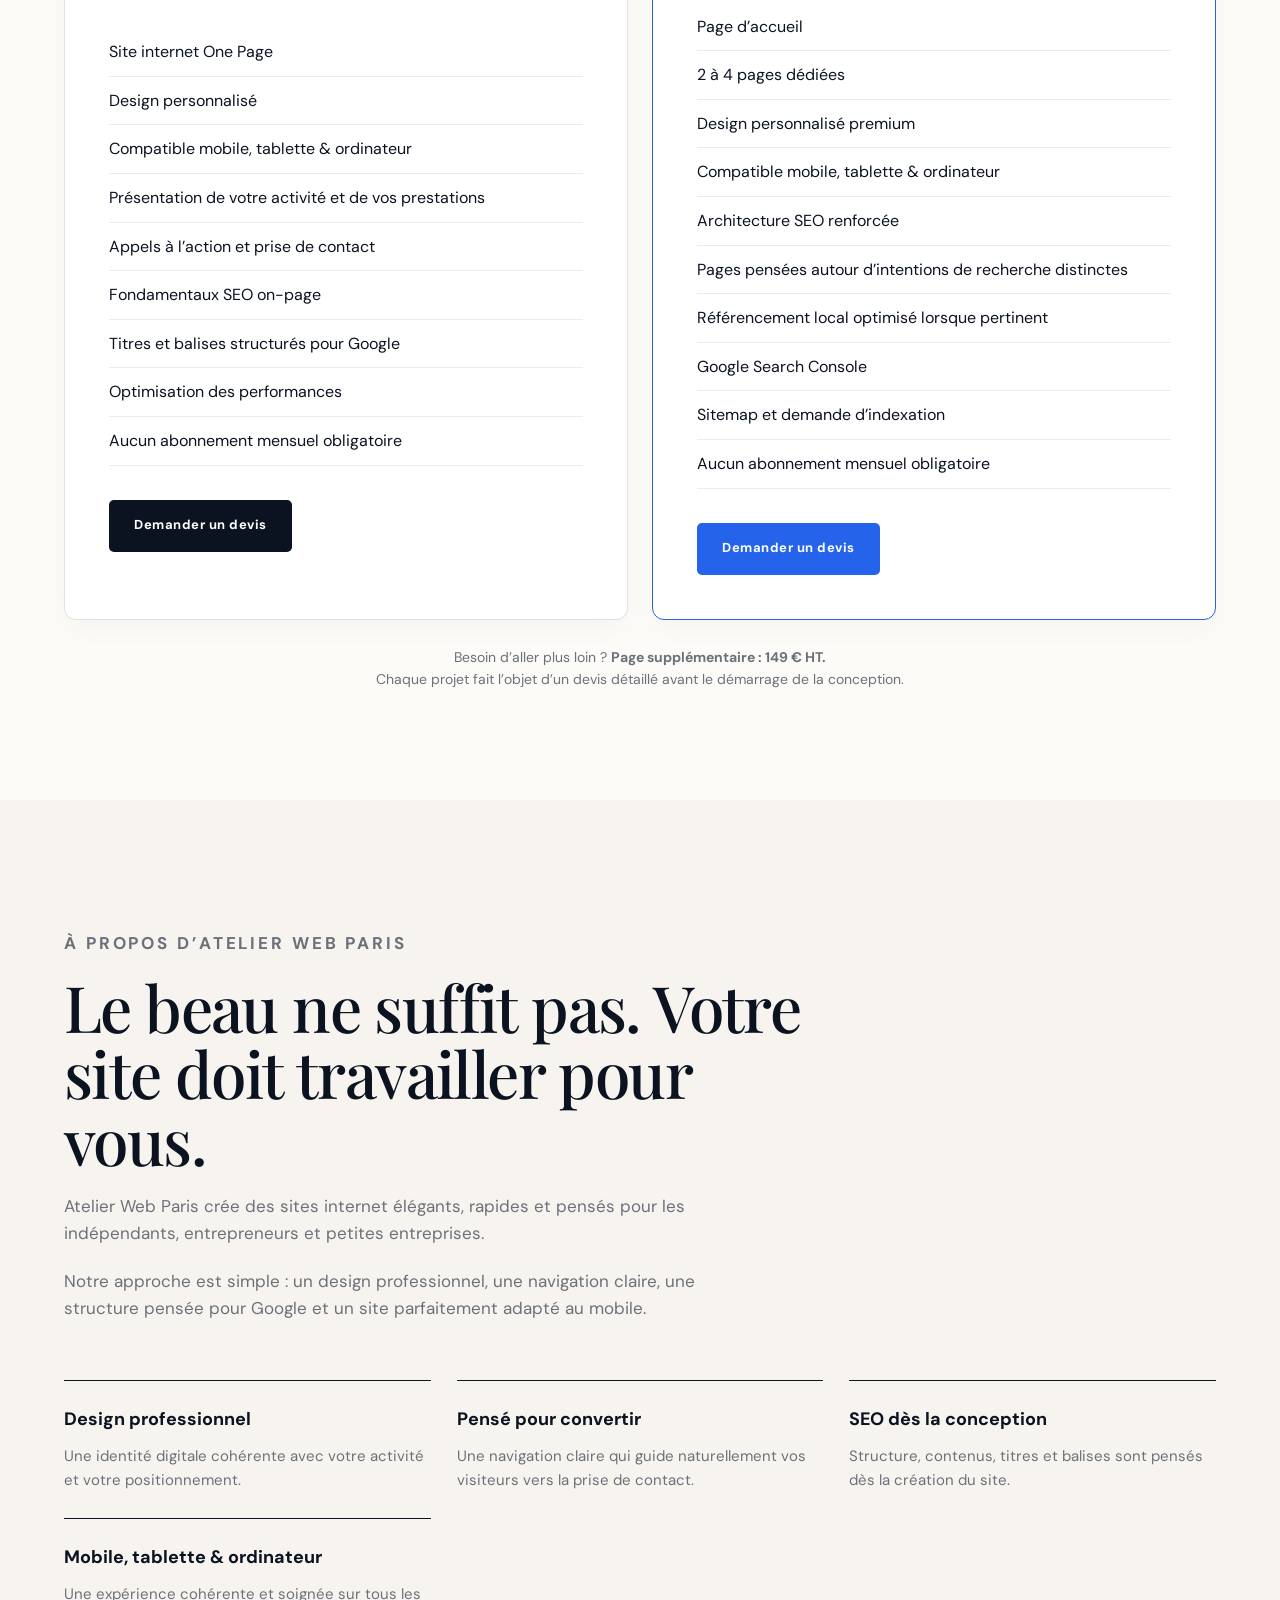
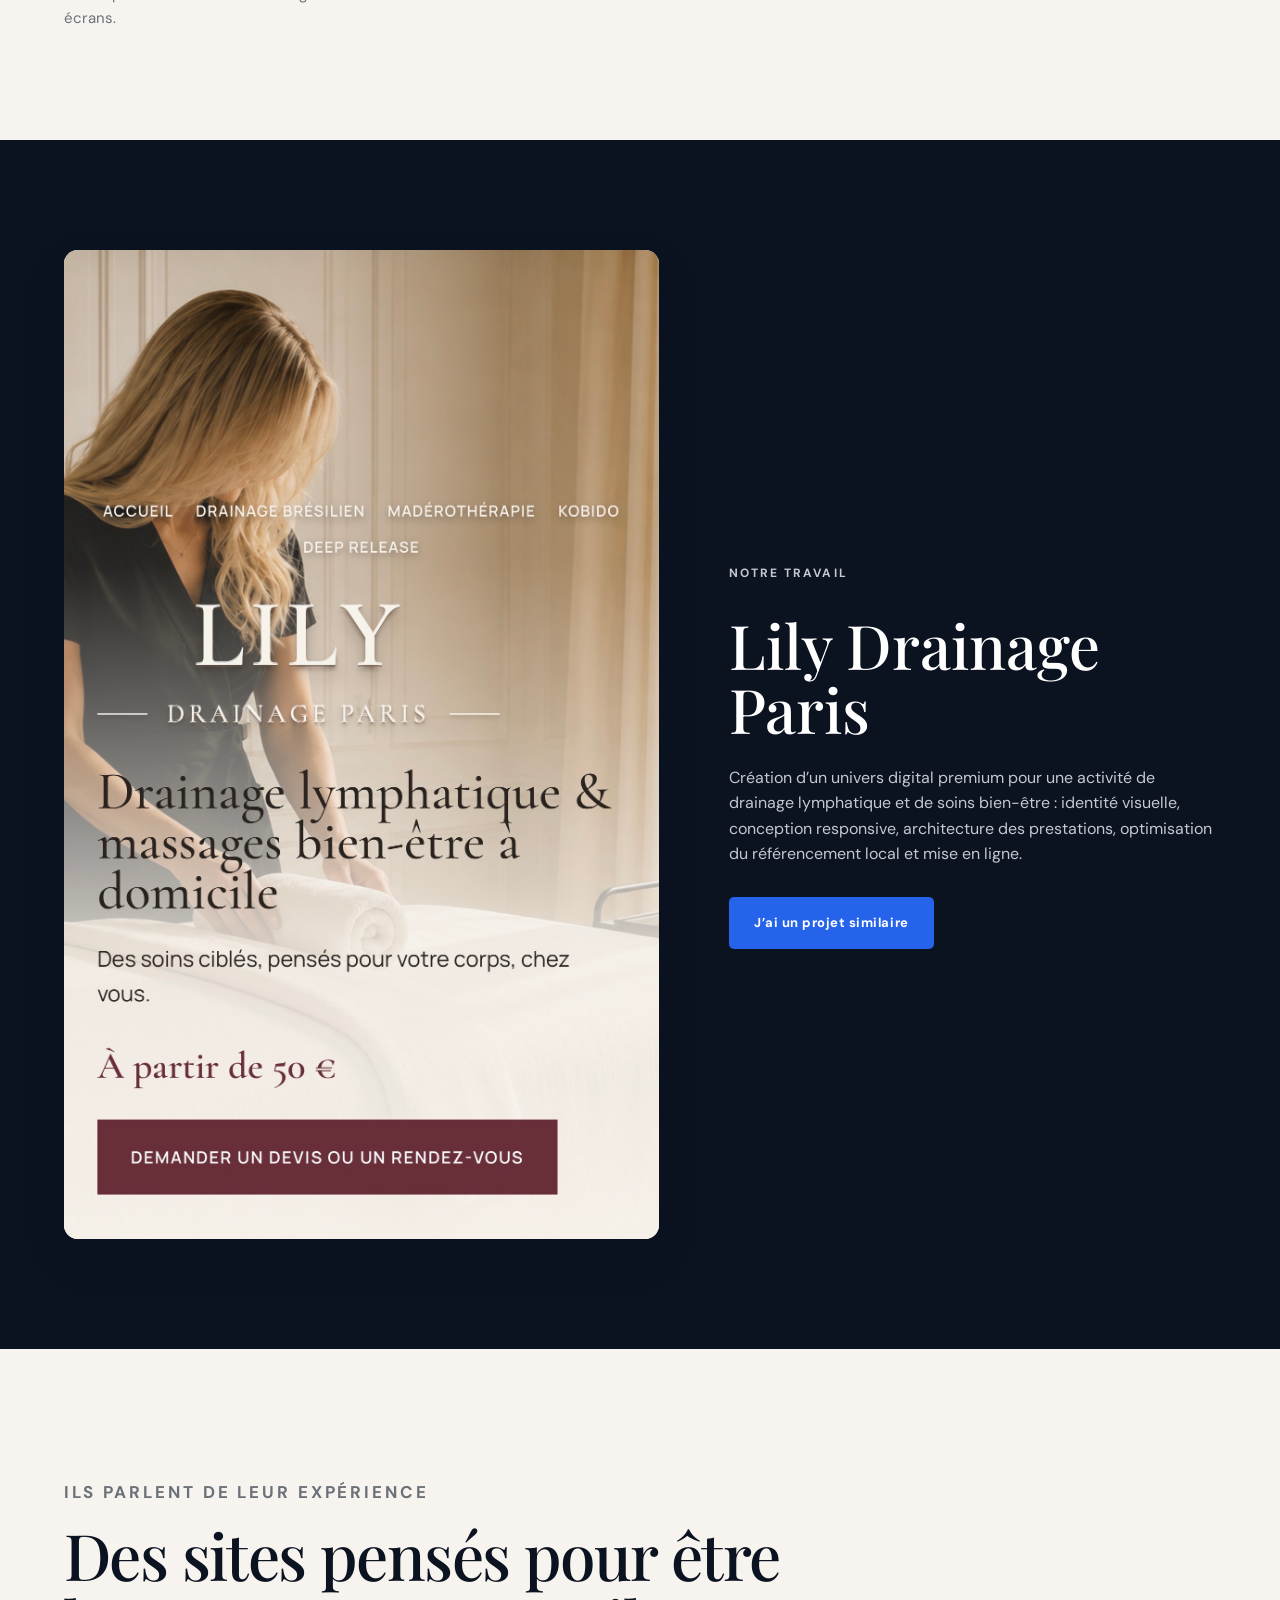
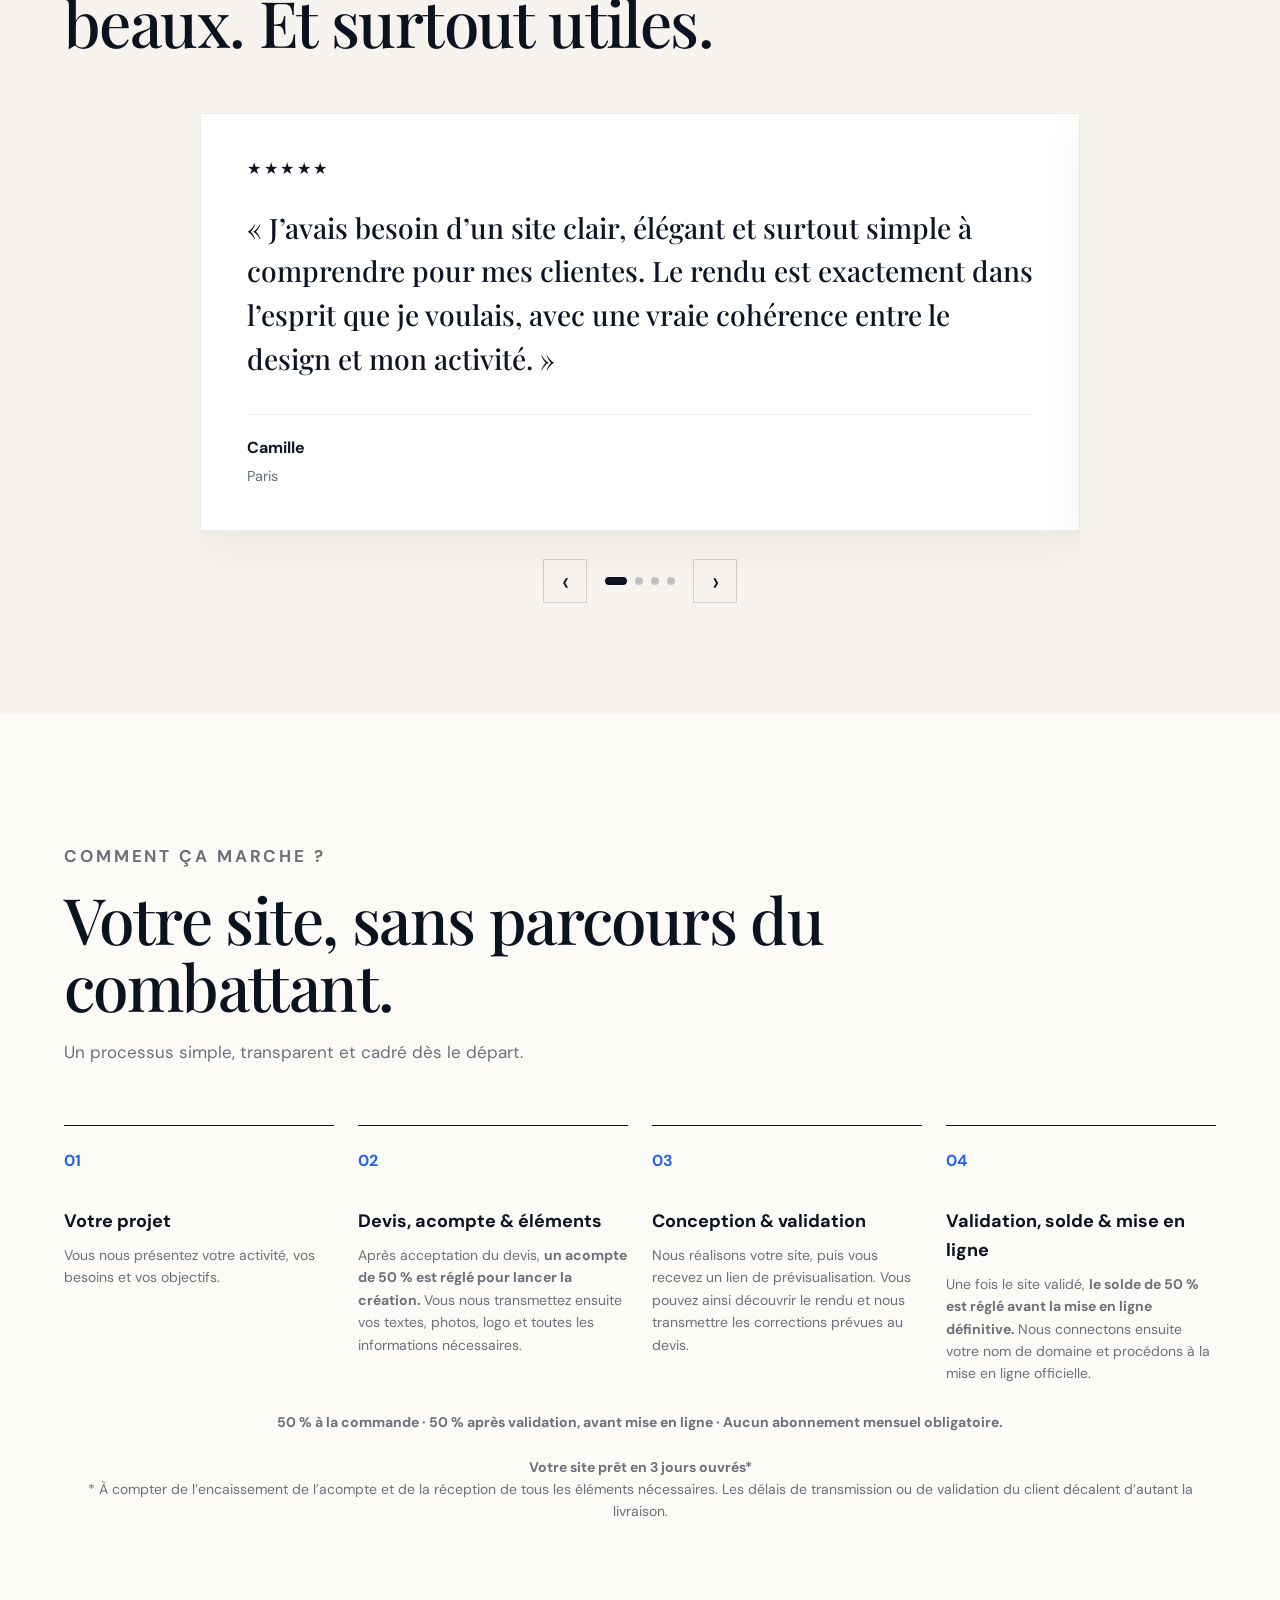
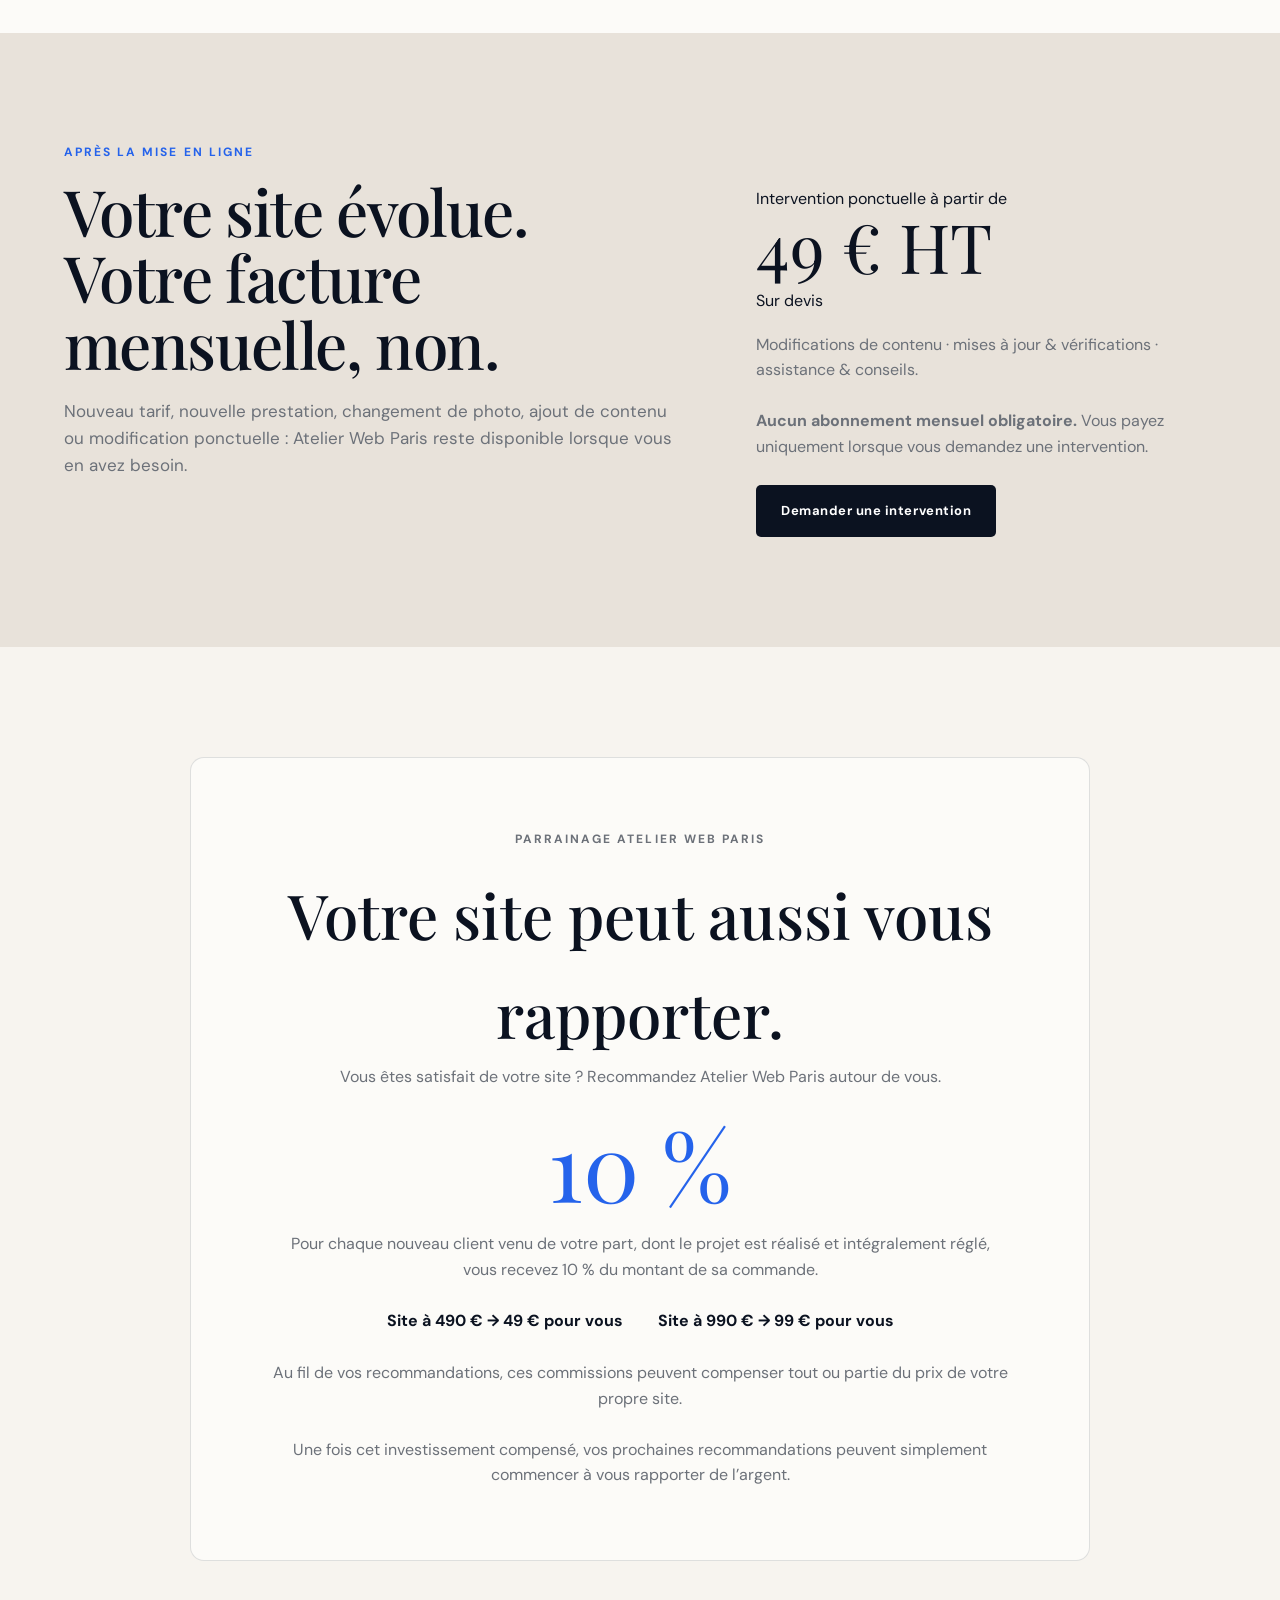
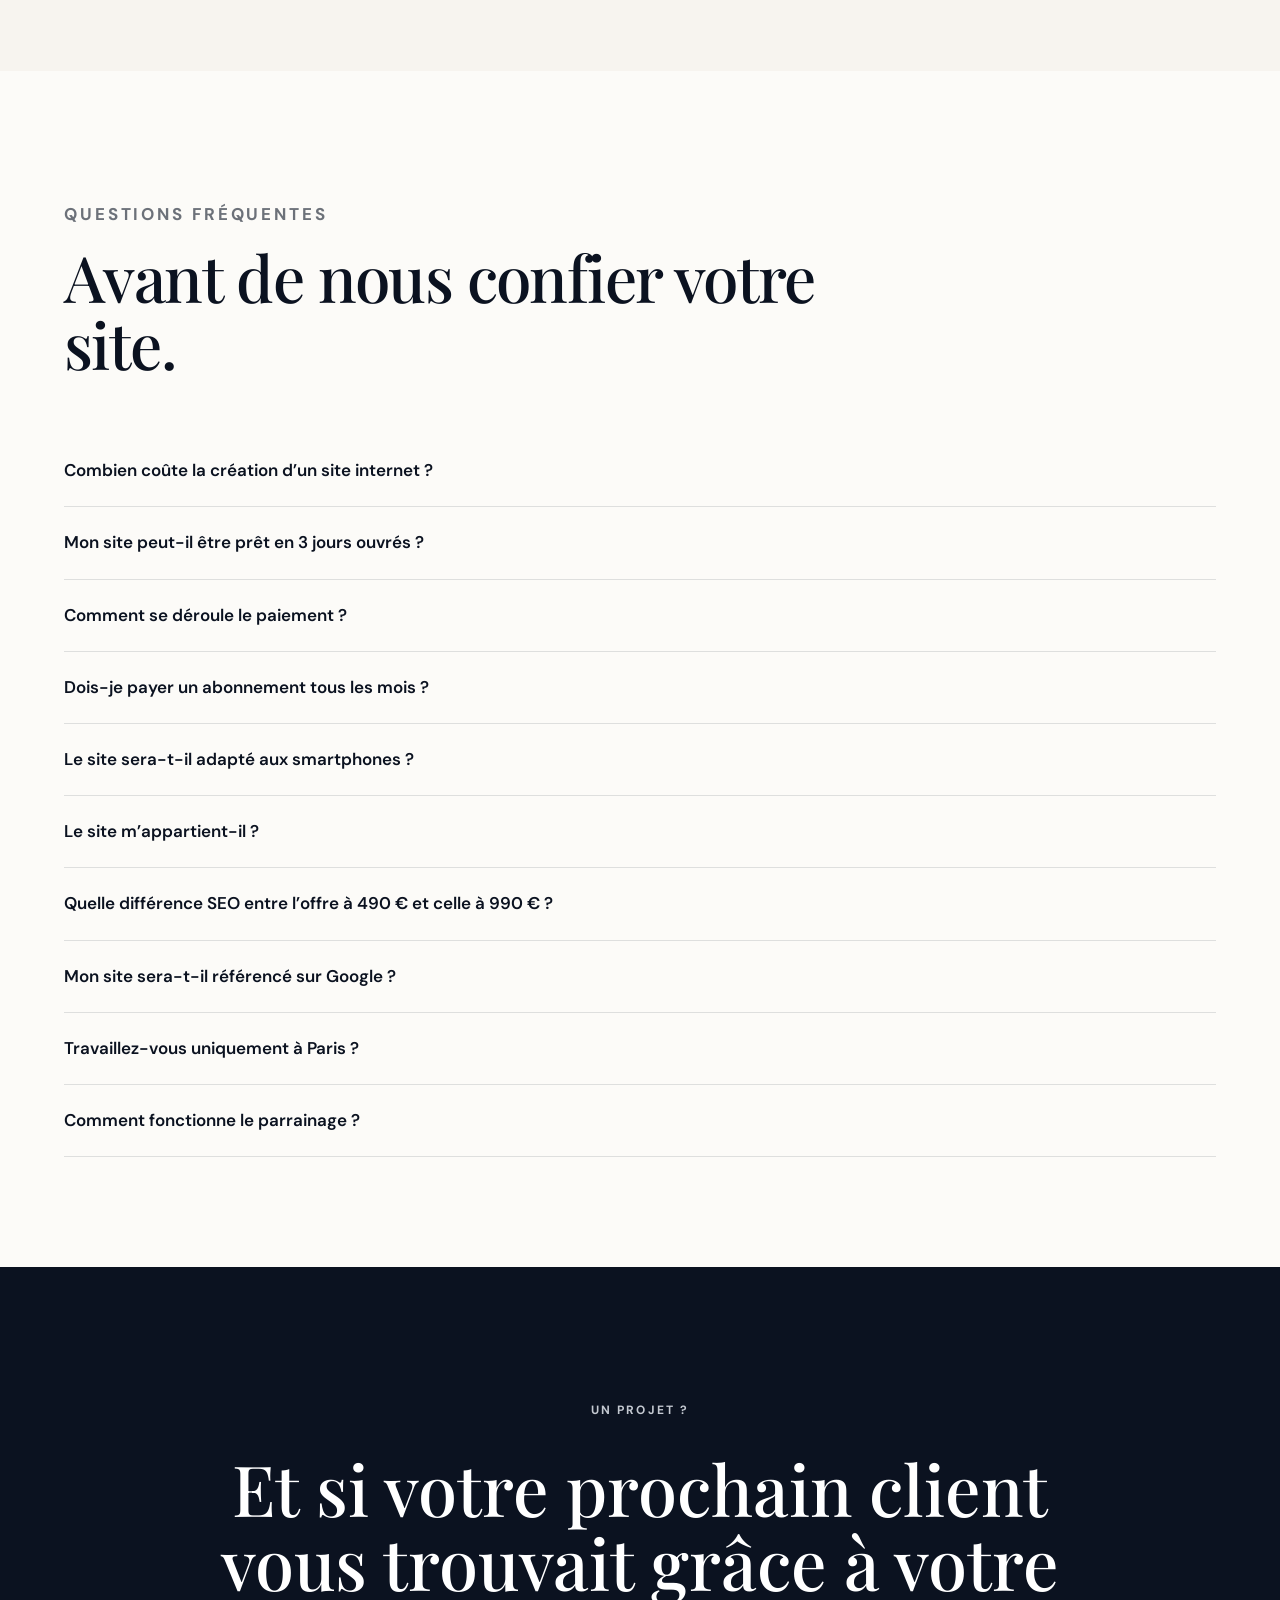
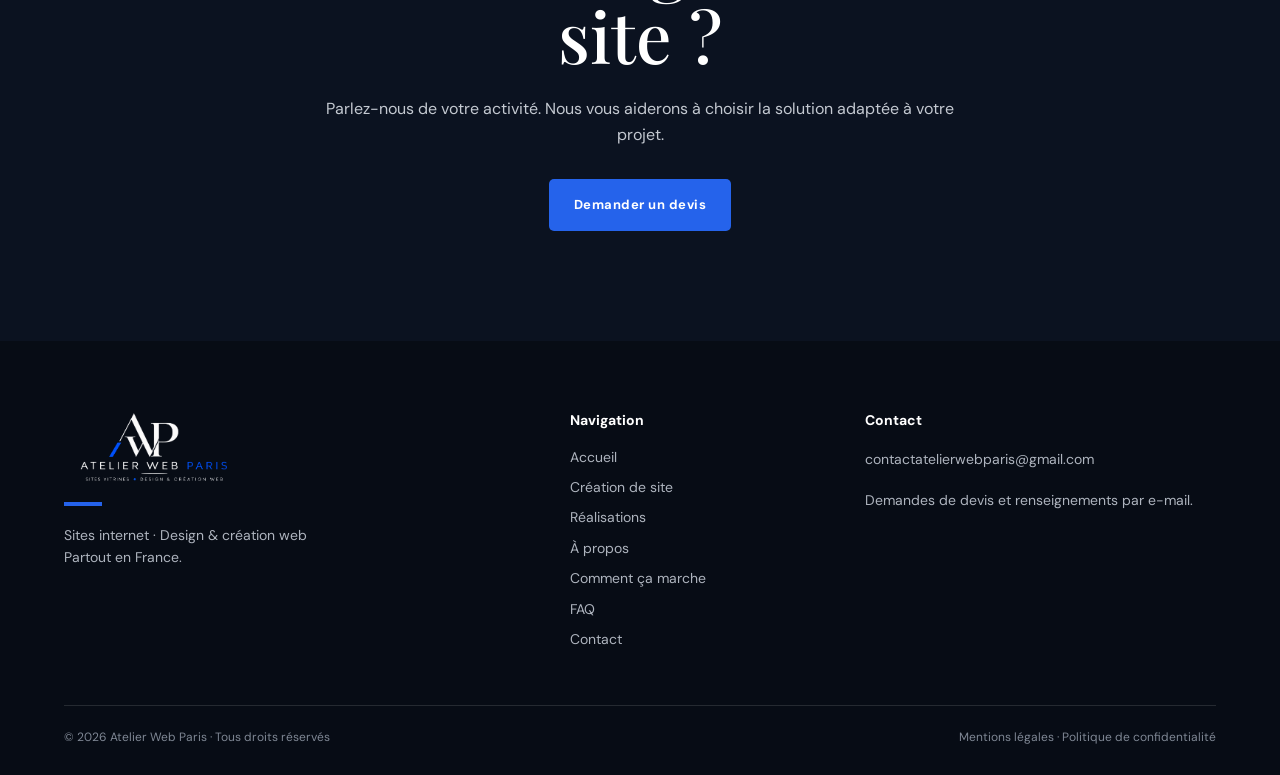
==== commit 3121ac88: "Update index.html" ====
--- a/index.html
+++ b/index.html
@@ -58,7 +58,7 @@
 
   <!-- CSS -->
   <link rel="stylesheet"
-      href="style.css?v=3">
+      href="style.css?v=4">
 
   <!-- Données structurées -->
   <script type="application/ld+json">
--- a/style.css
+++ b/style.css
@@ -272,11 +272,19 @@
 }
 
 .hero-location{
+
   margin-top:36px;
+
   font-size:12px;
+
+  font-weight:600;
+
   letter-spacing:.12em;
+
   text-transform:uppercase;
+
   color:#0d1424;
+
 }
 
 /* =========================
@@ -1364,9 +1372,17 @@
 
 }
 
-/* Correction définitive texte localisation hero */
+/* Localisation hero - lisibilité */
 
 .hero-location {
+  display: inline-block;
   color: #0d1424 !important;
+  font-weight: 600 !important;
   opacity: 1 !important;
-}
+
+  background: rgba(244, 239, 232, 0.78);
+  padding: 10px 14px;
+  border-radius: 2px;
+
+  line-height: 1.6;
+}
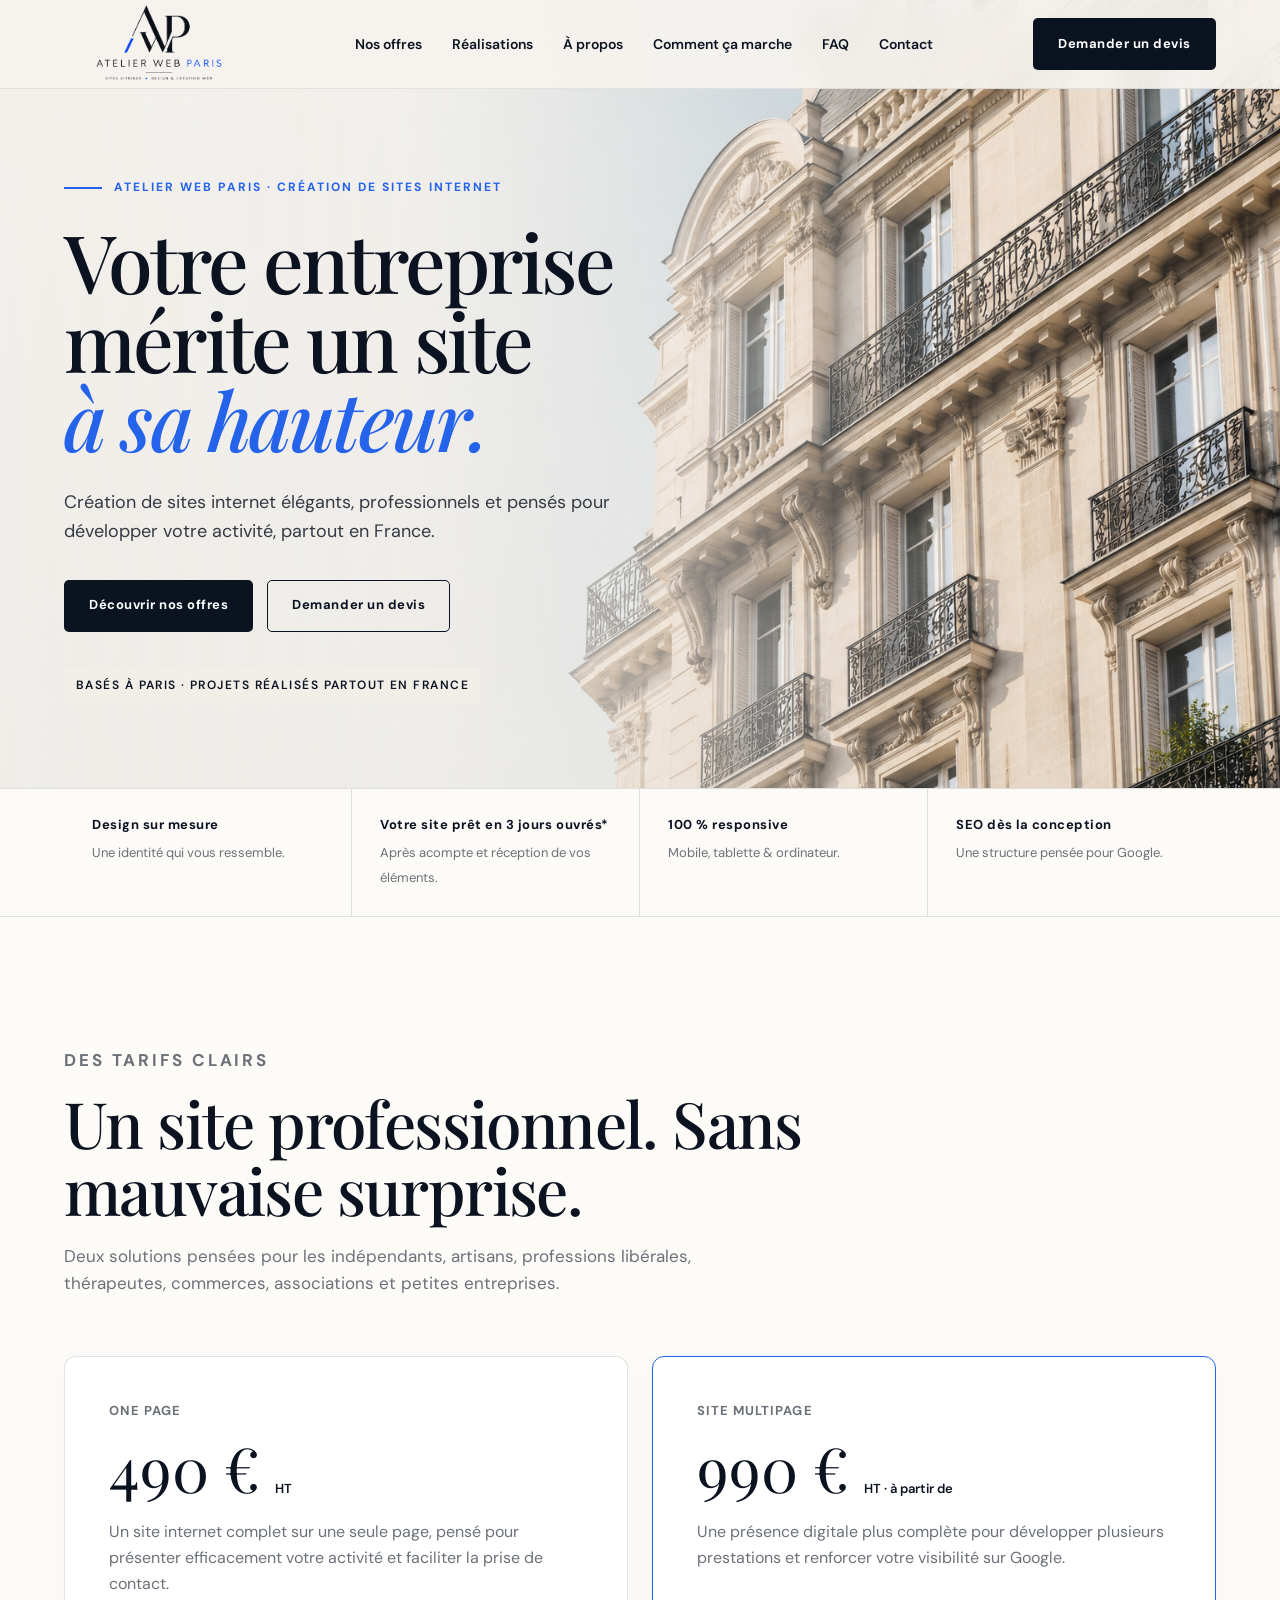
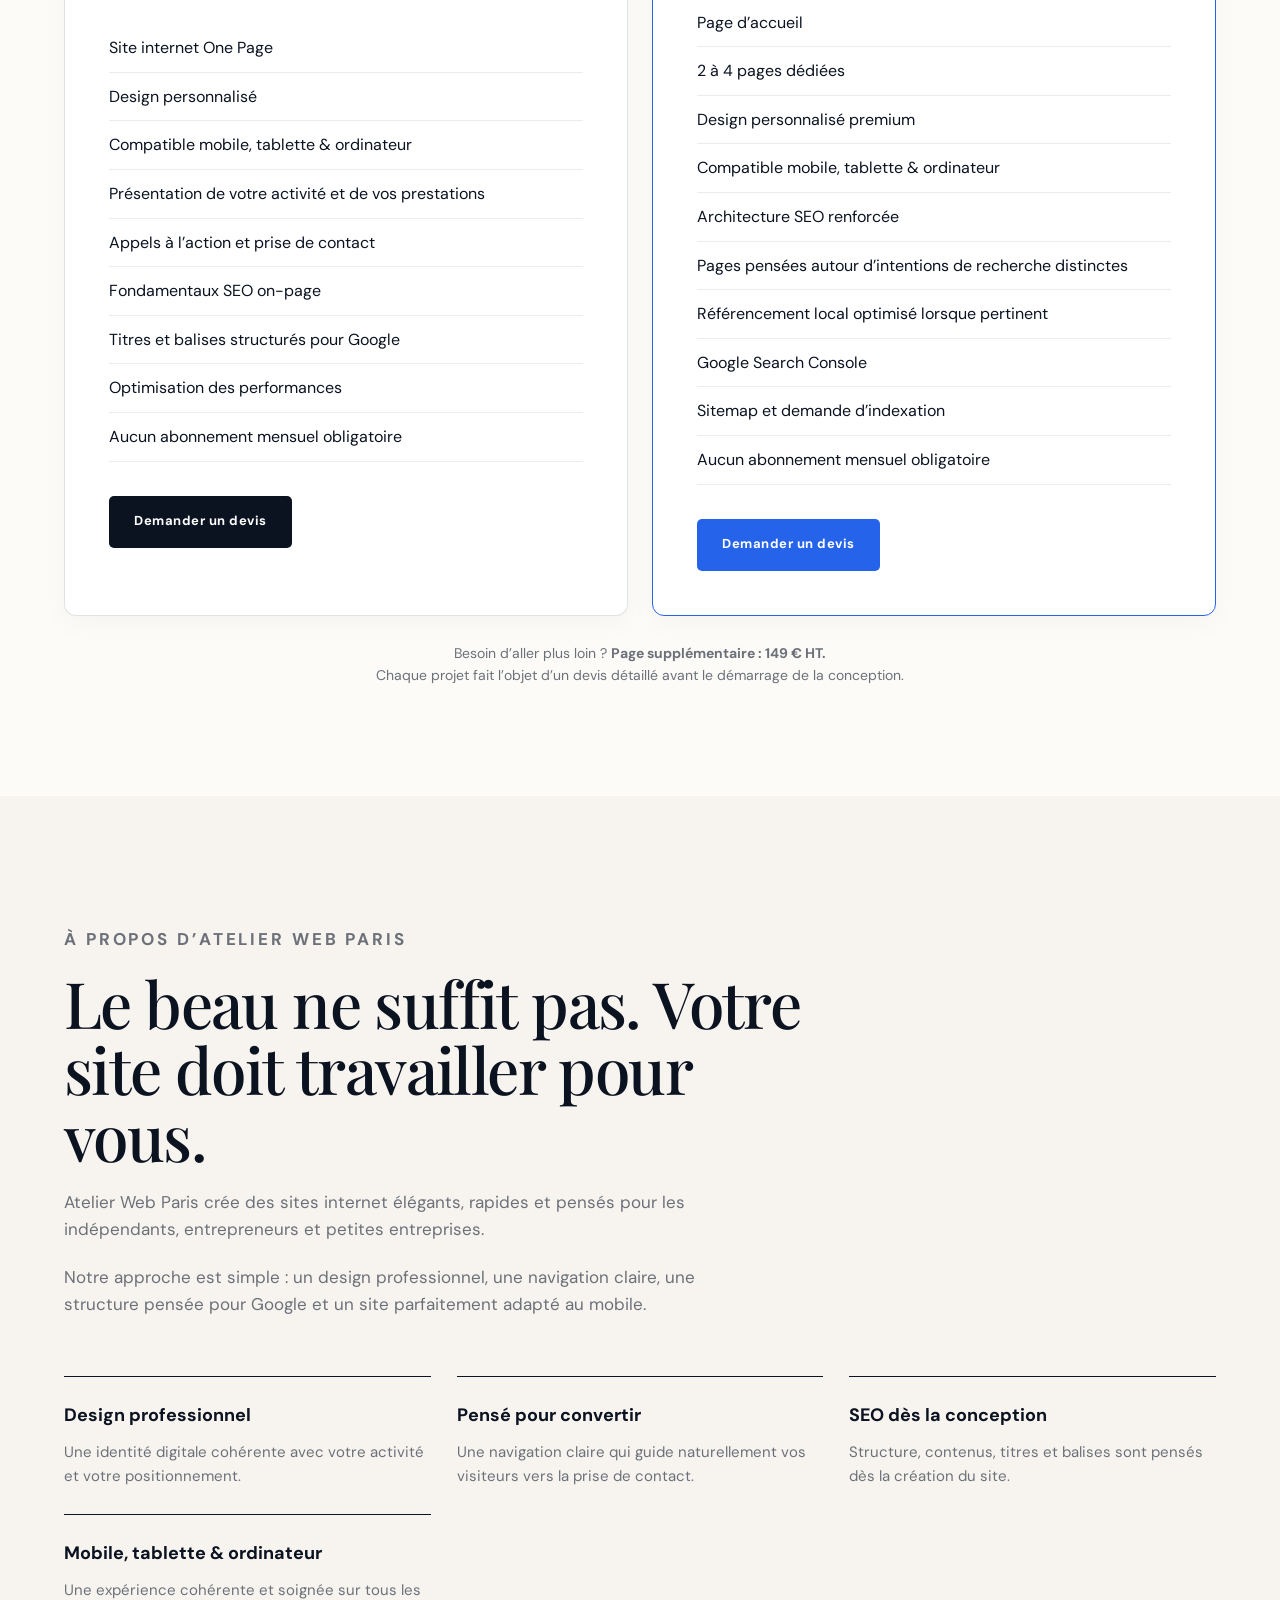
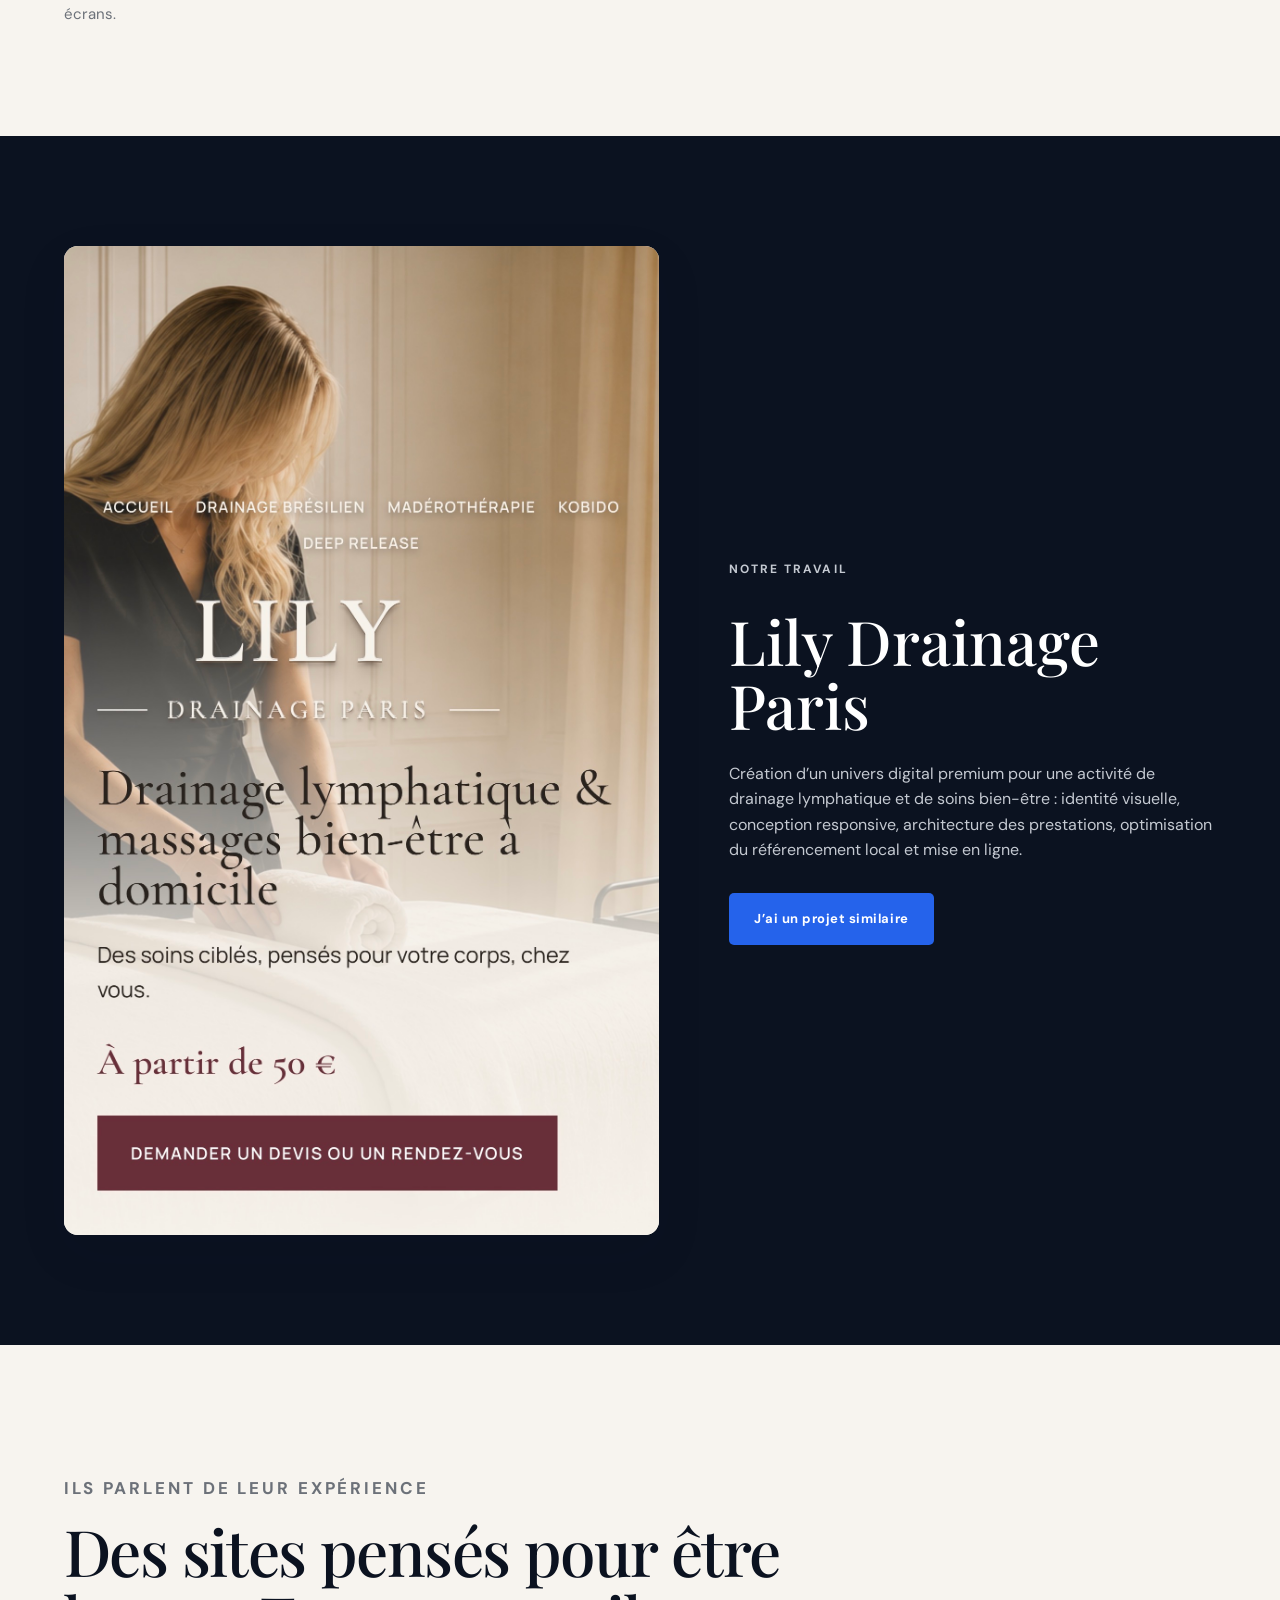
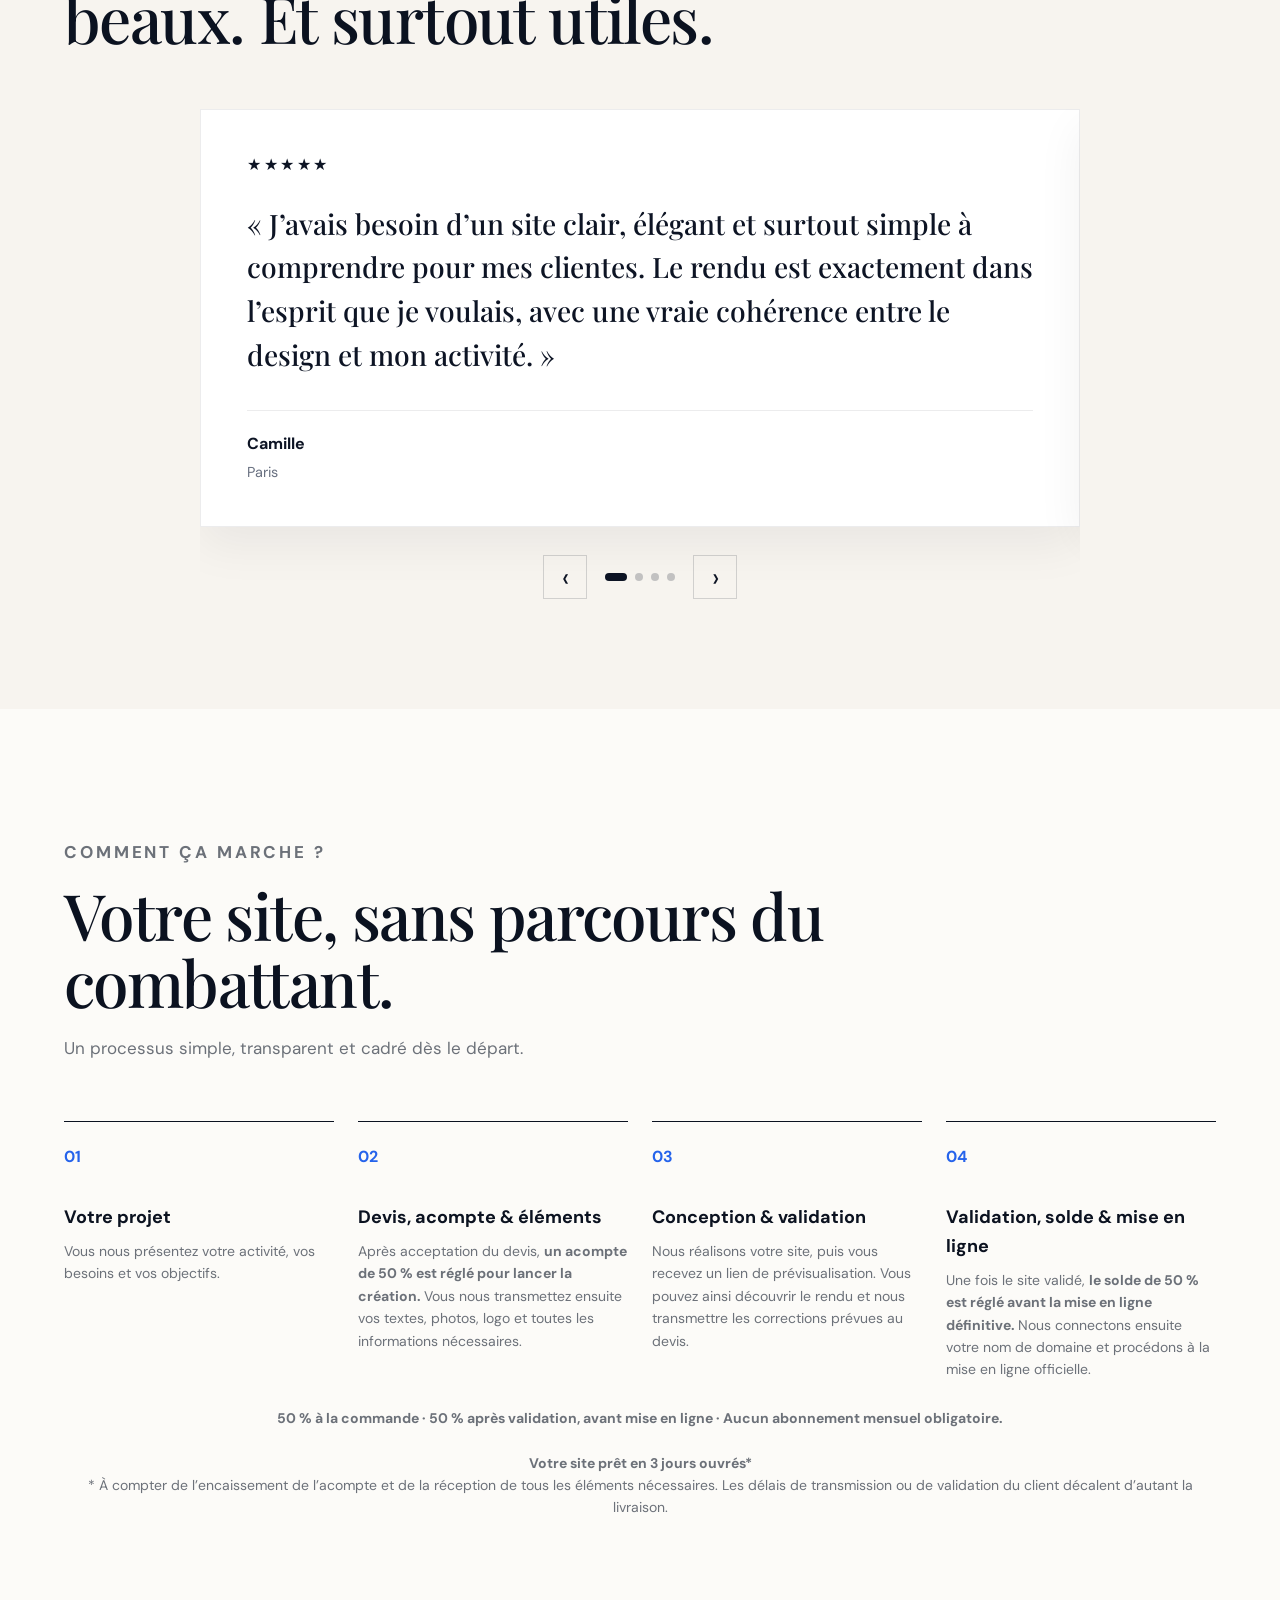
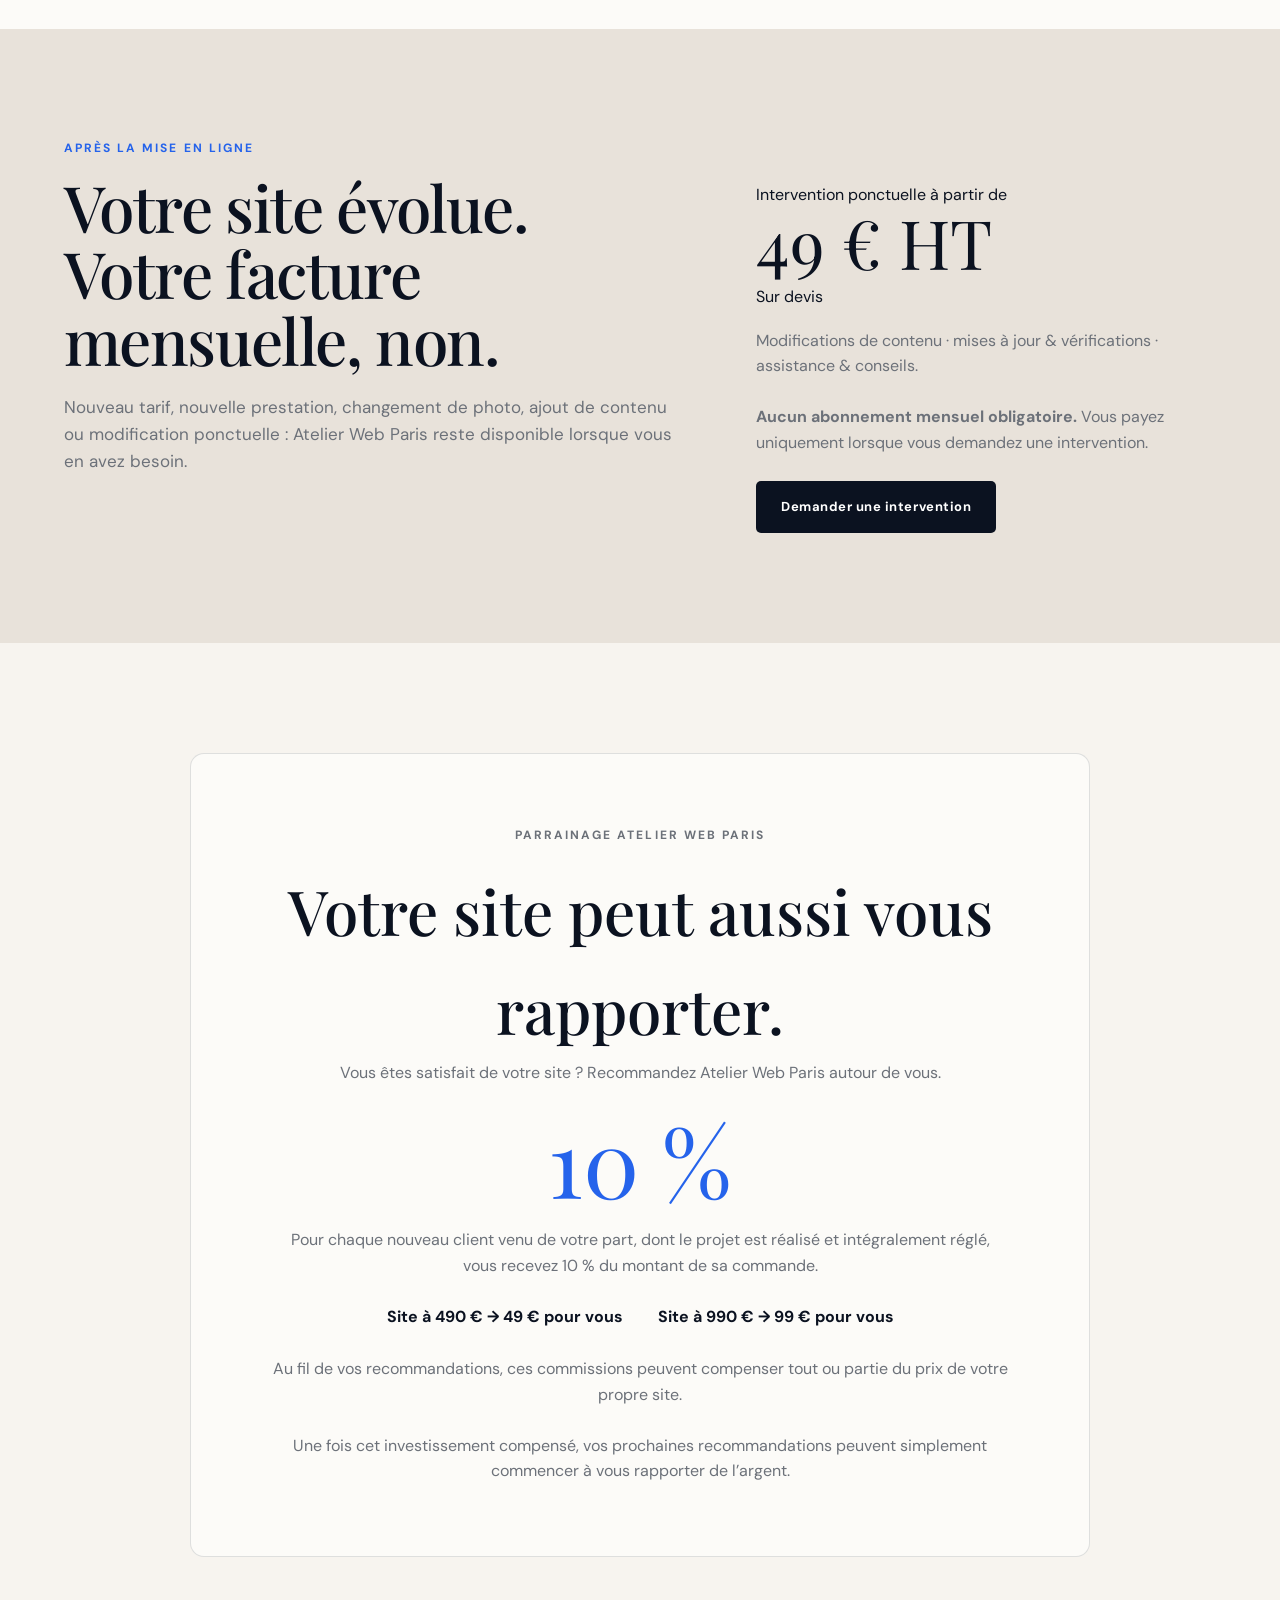
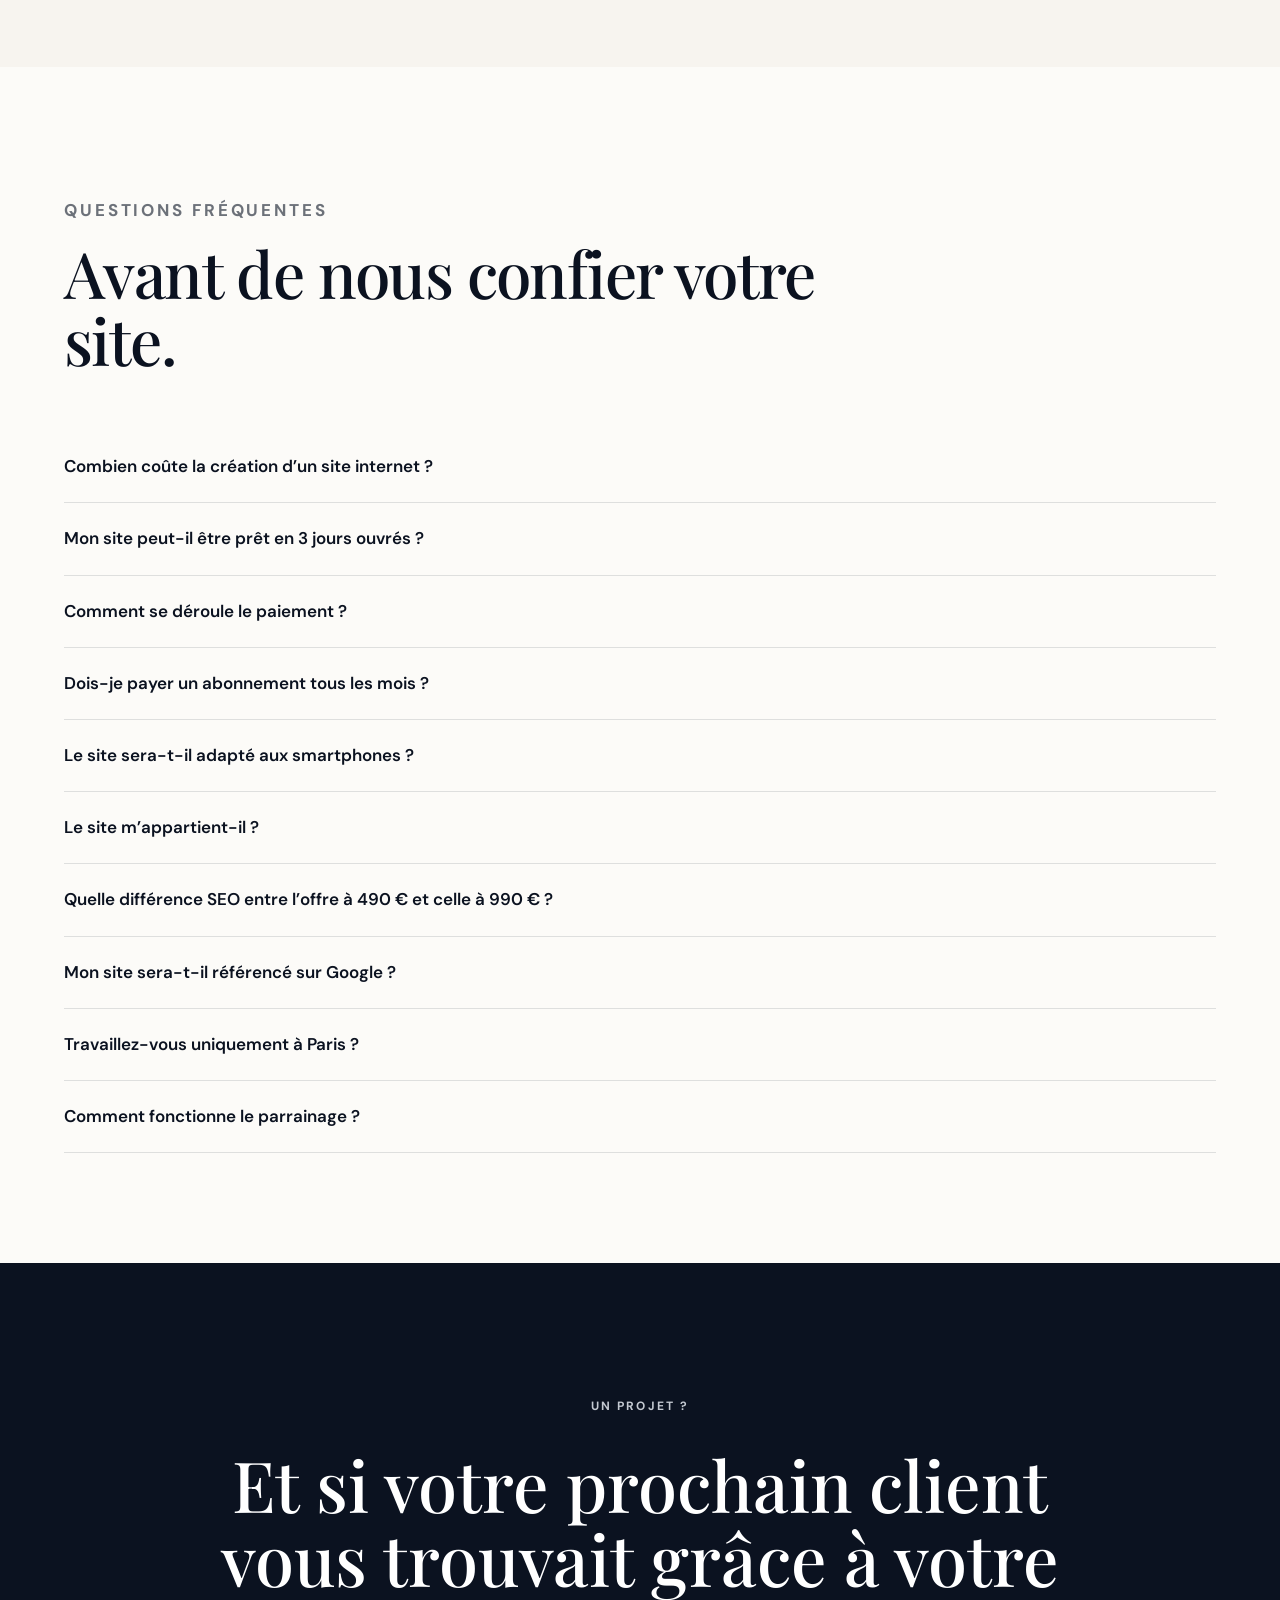
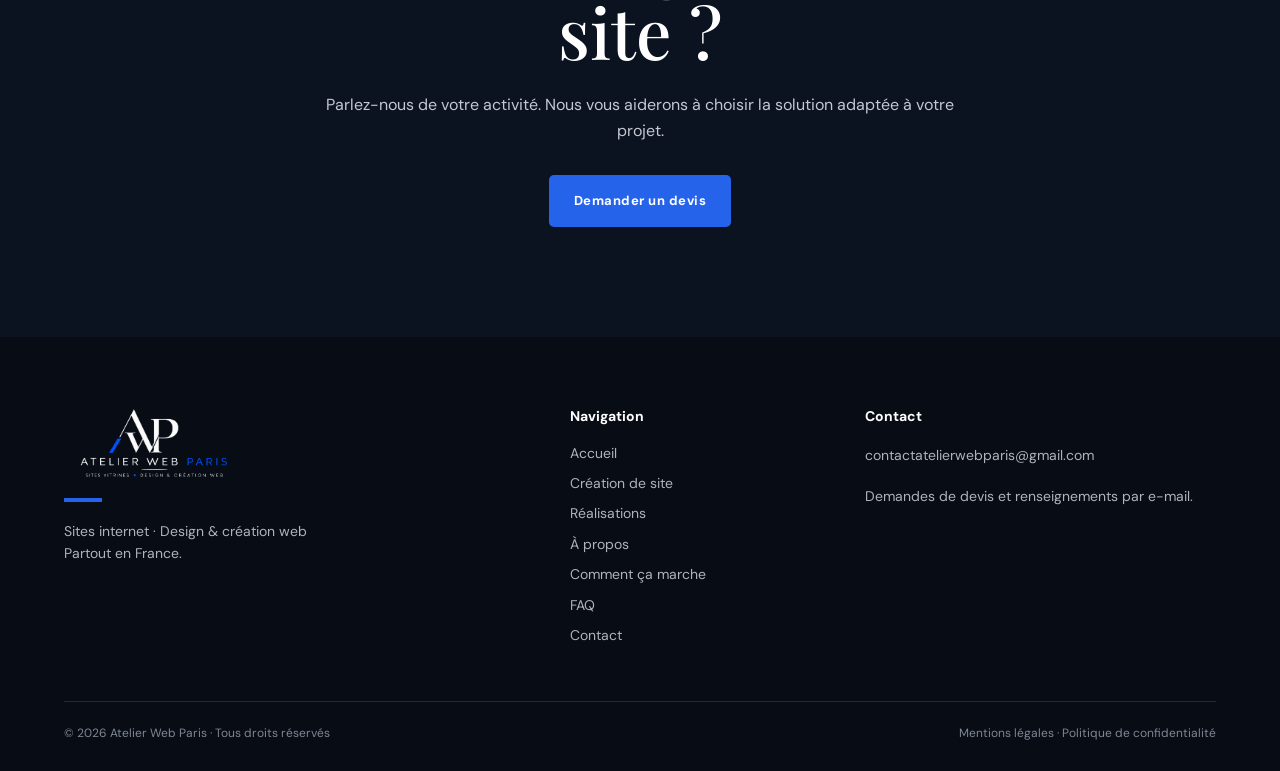
==== commit c281cd12: "Update index.html" ====
--- a/index.html
+++ b/index.html
@@ -58,7 +58,7 @@
 
   <!-- CSS -->
   <link rel="stylesheet"
-      href="style.css?v=4">
+      href="style.css?v=5">
 
   <!-- Données structurées -->
   <script type="application/ld+json">
--- a/style.css
+++ b/style.css
@@ -1380,8 +1380,8 @@
   font-weight: 600 !important;
   opacity: 1 !important;
 
-  background: rgba(244, 239, 232, 0.78);
-  padding: 10px 14px;
+  background: rgba(244, 239, 232, 0.68);
+padding: 8px 12px;
   border-radius: 2px;
 
   line-height: 1.6;
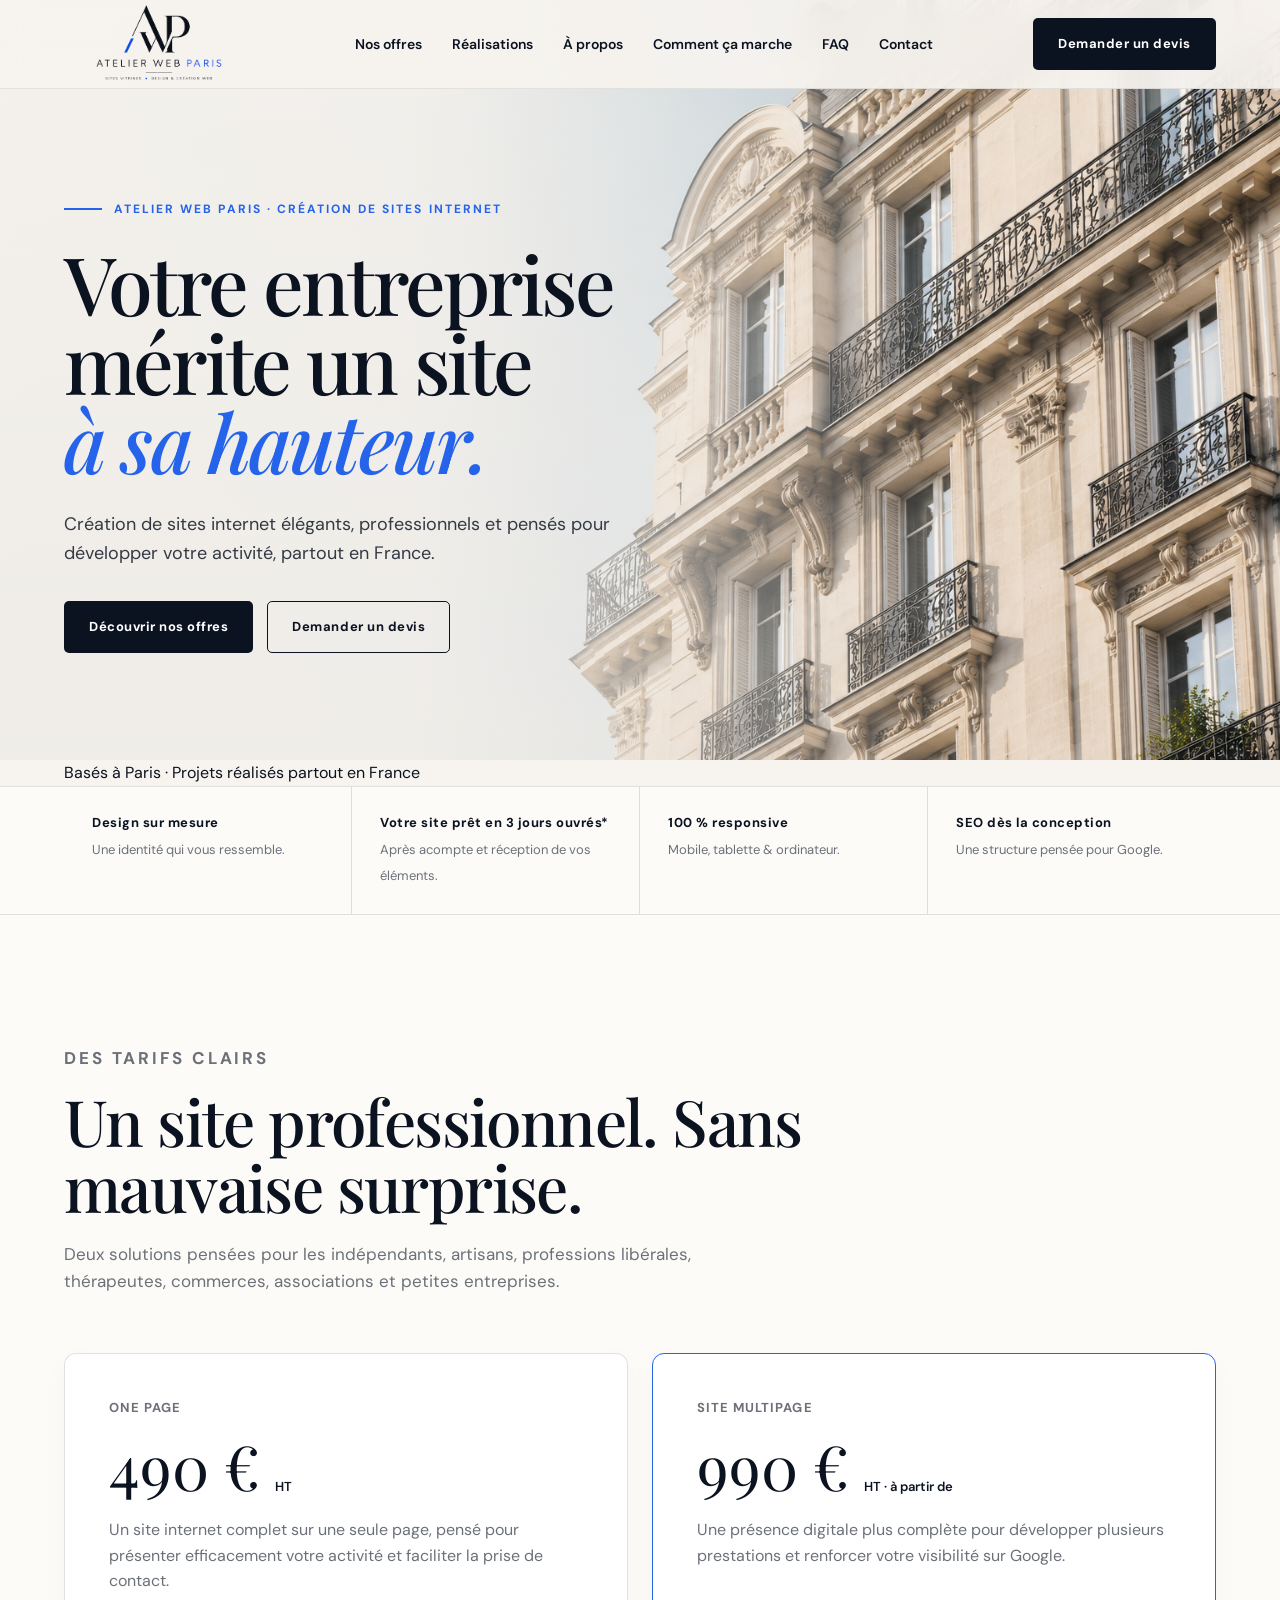
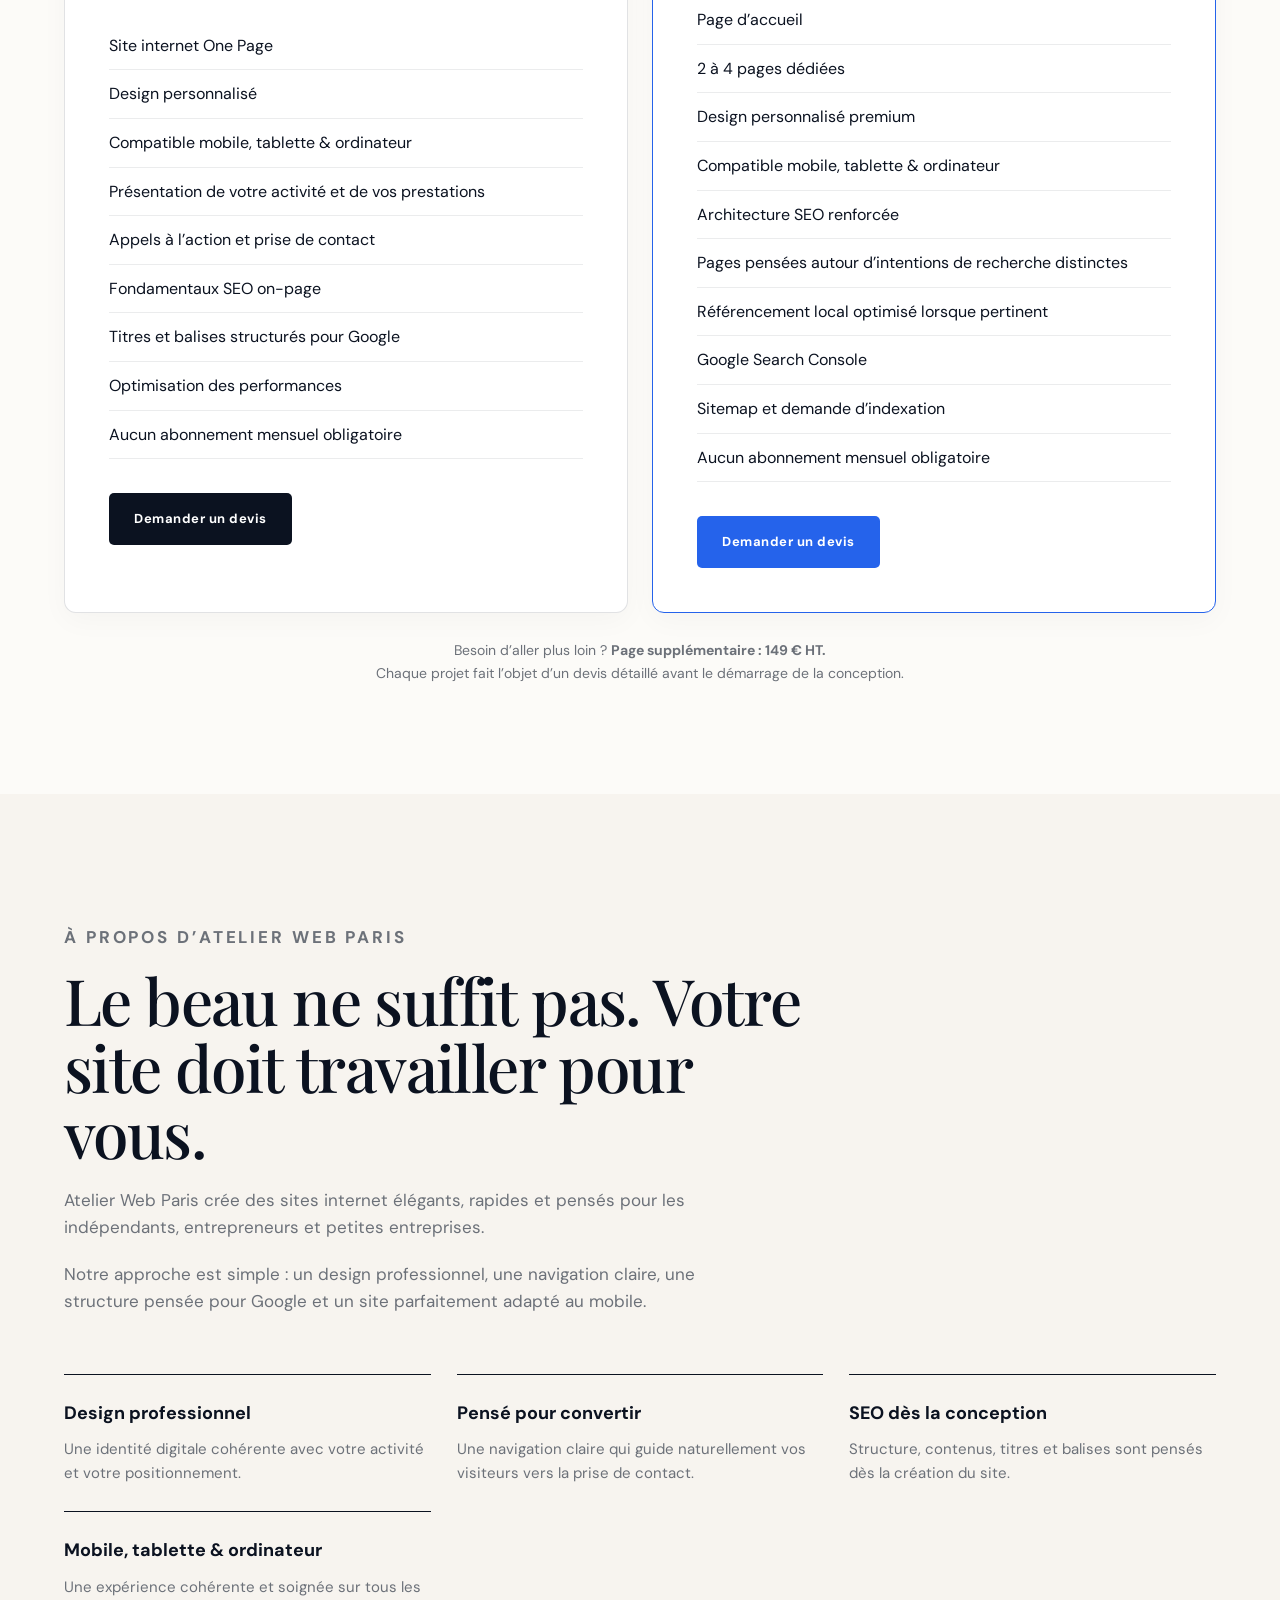
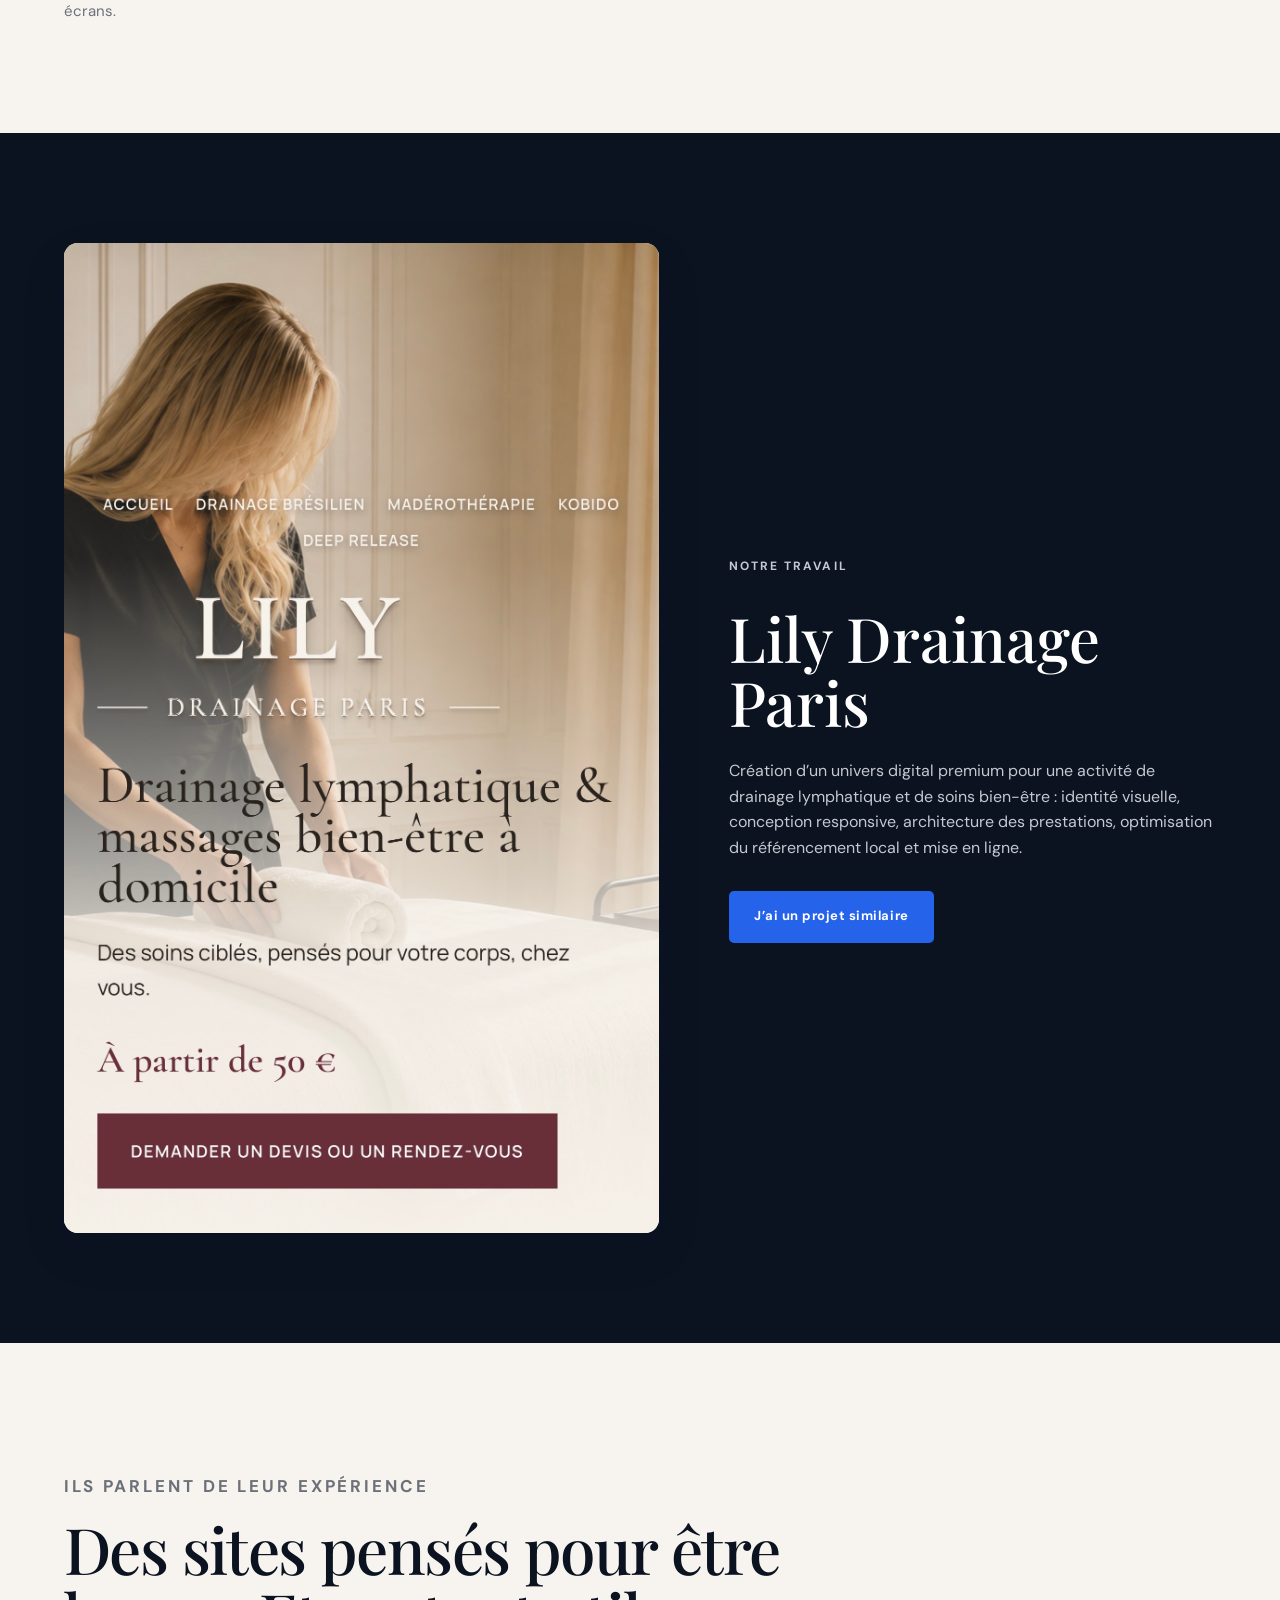
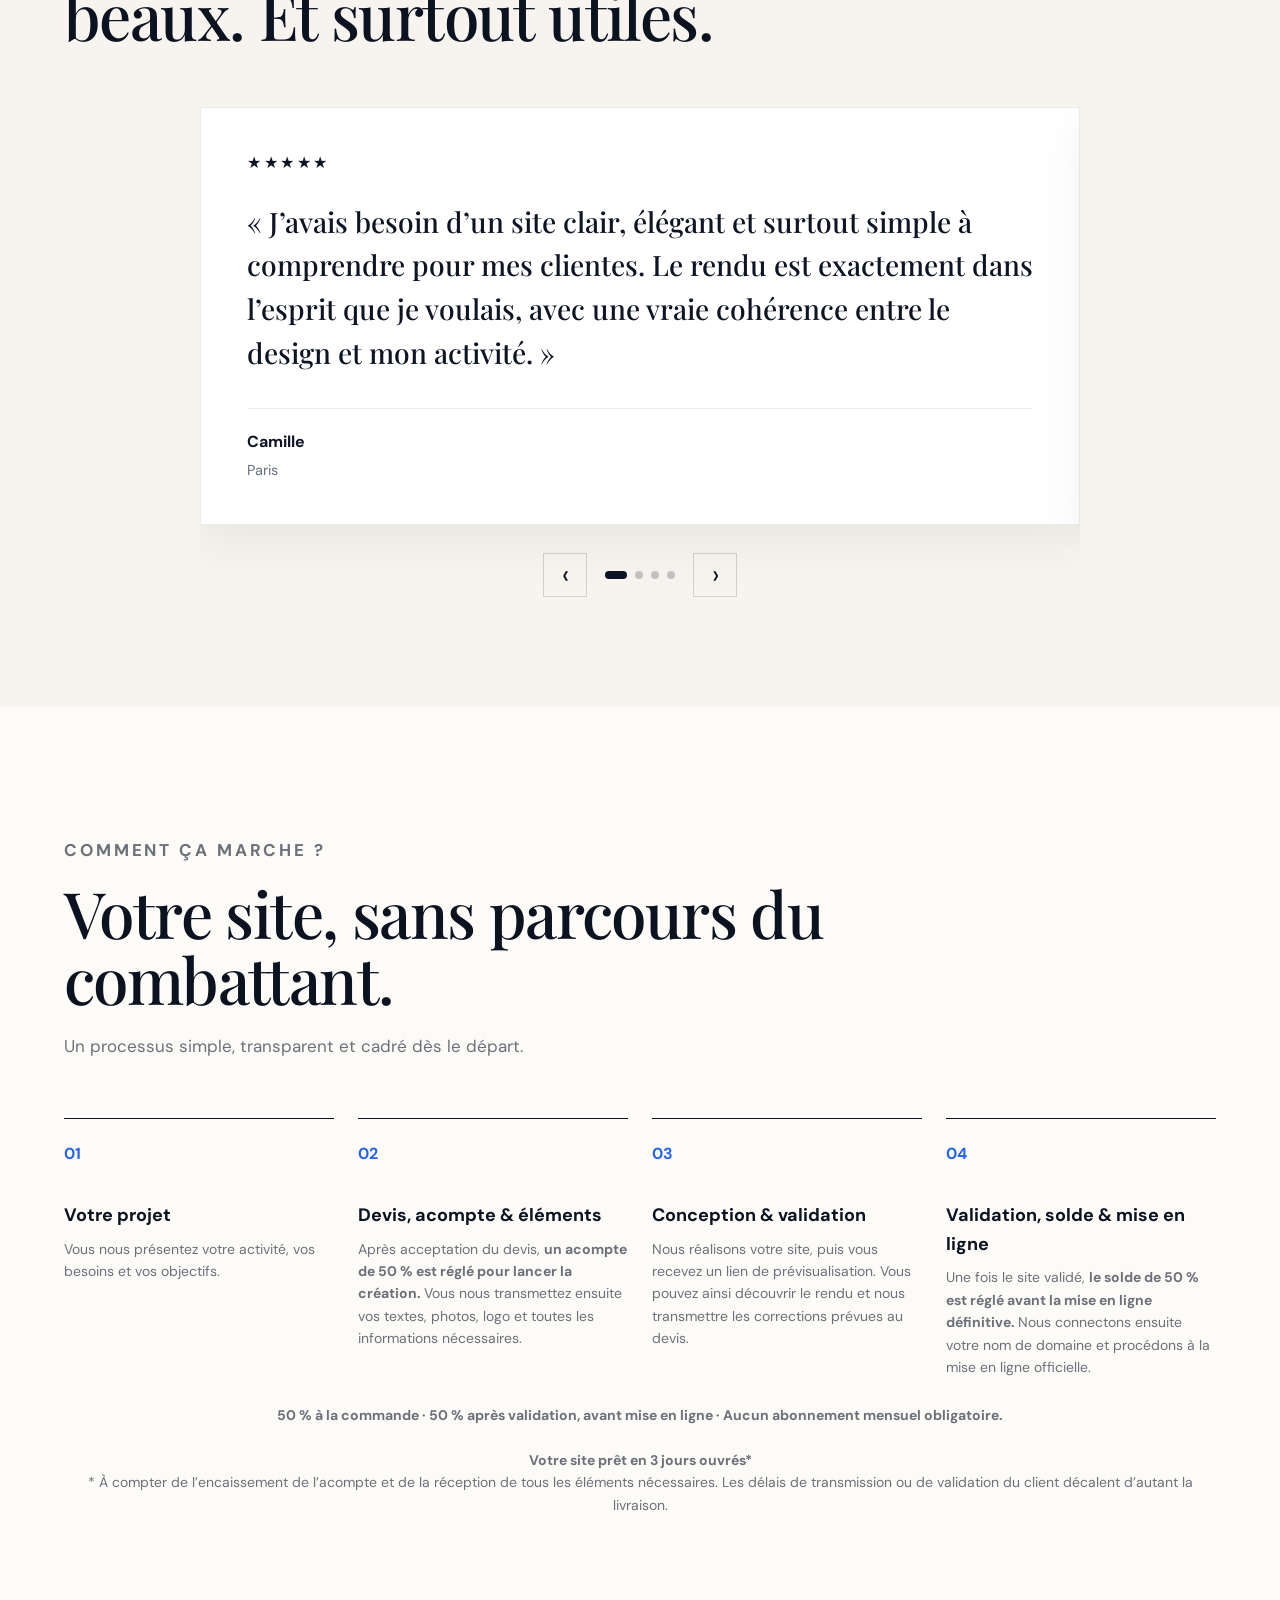
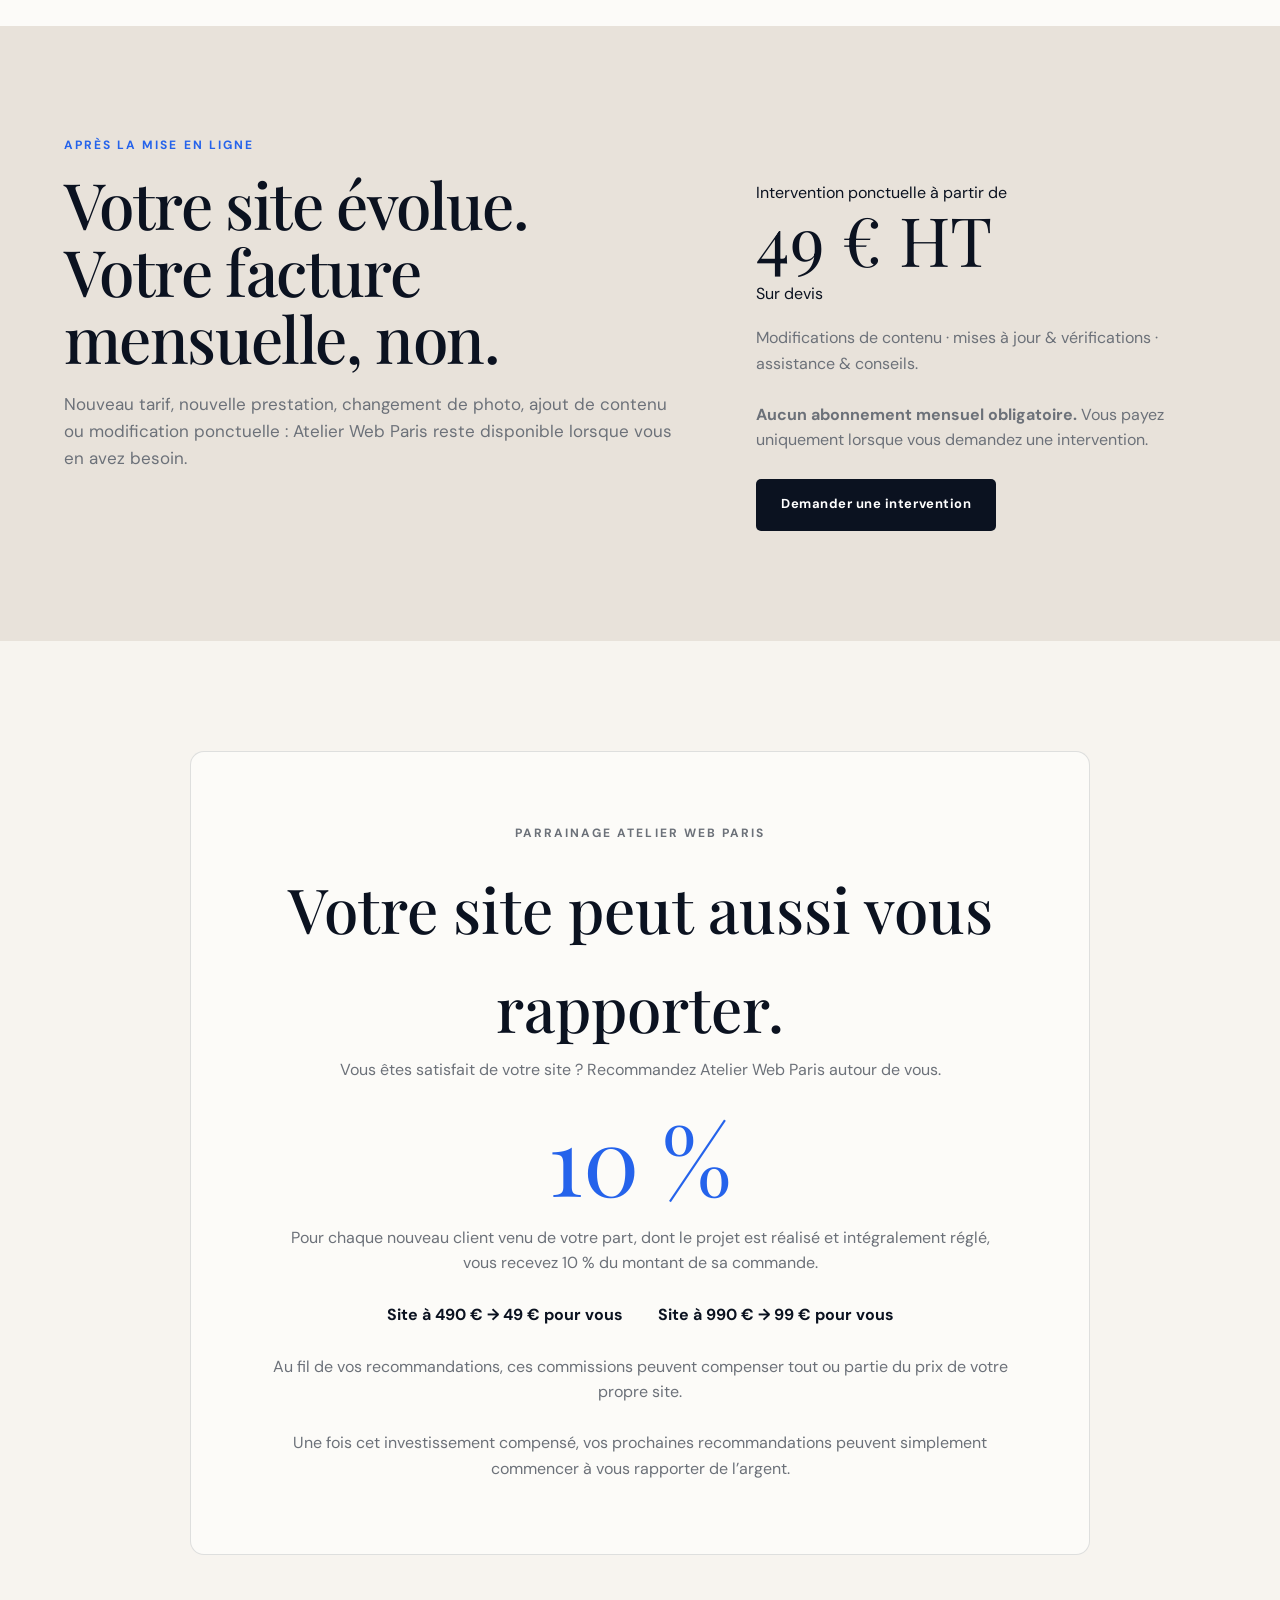
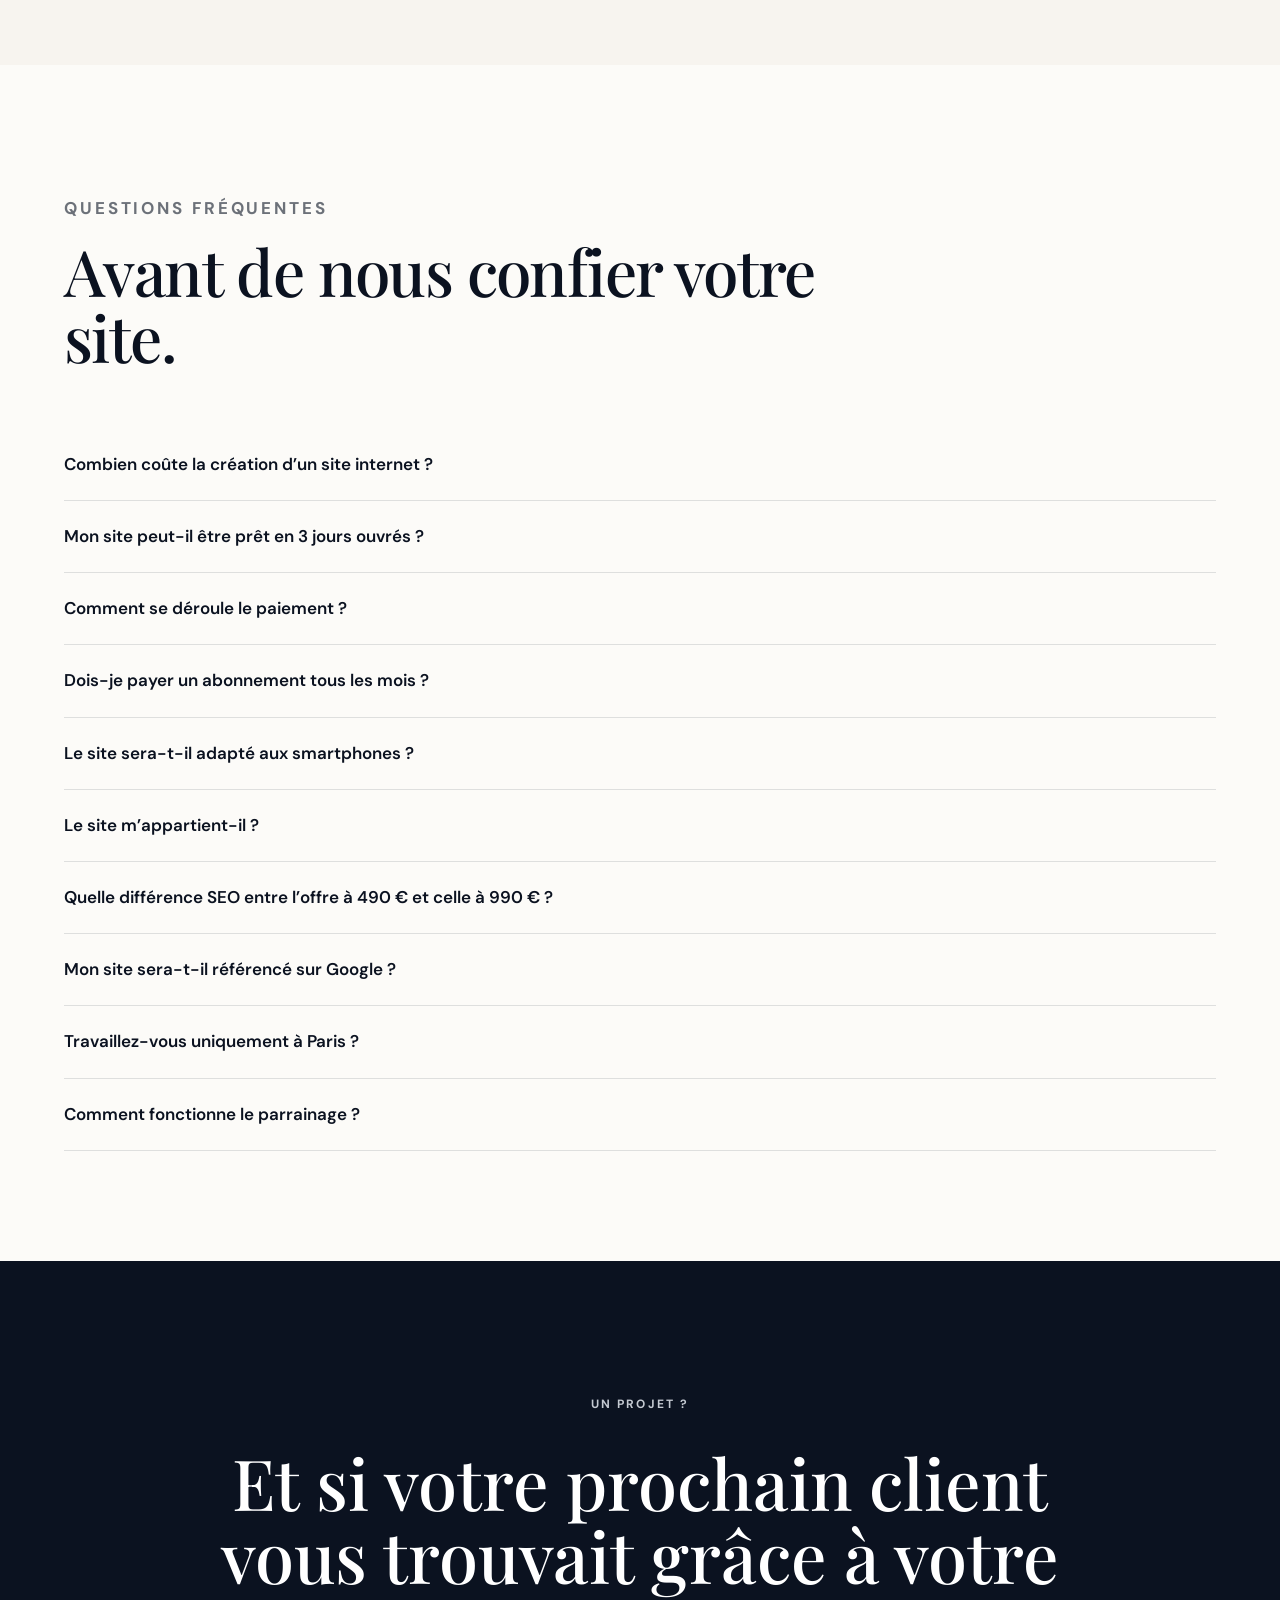
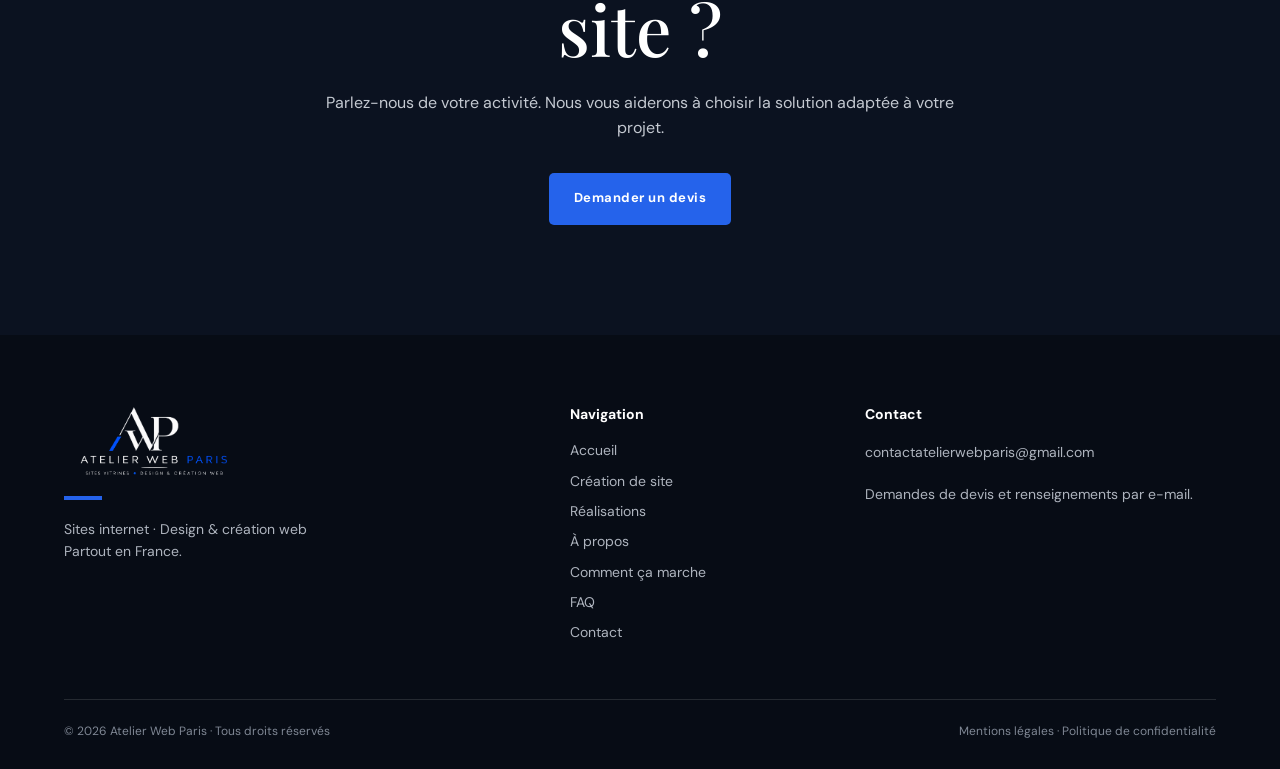
==== commit f73f11b4: "Update index.html" ====
--- a/index.html
+++ b/index.html
@@ -267,18 +267,27 @@
       </div>
 
 
-      <p class="hero-location">
-
-        Basés à Paris · Projets réalisés partout en France
-
-      </p>
-
-    </div>
-
+      
   </div>
 
 </section>
 
+<!-- =========================
+     LOCALISATION
+========================= -->
+
+<section class="hero-location-bar">
+
+  <div class="container">
+
+    <p>
+      Basés à Paris · Projets réalisés partout en France
+    </p>
+
+  </div>
+
+</section>
+  
 
 
 <!-- =========================
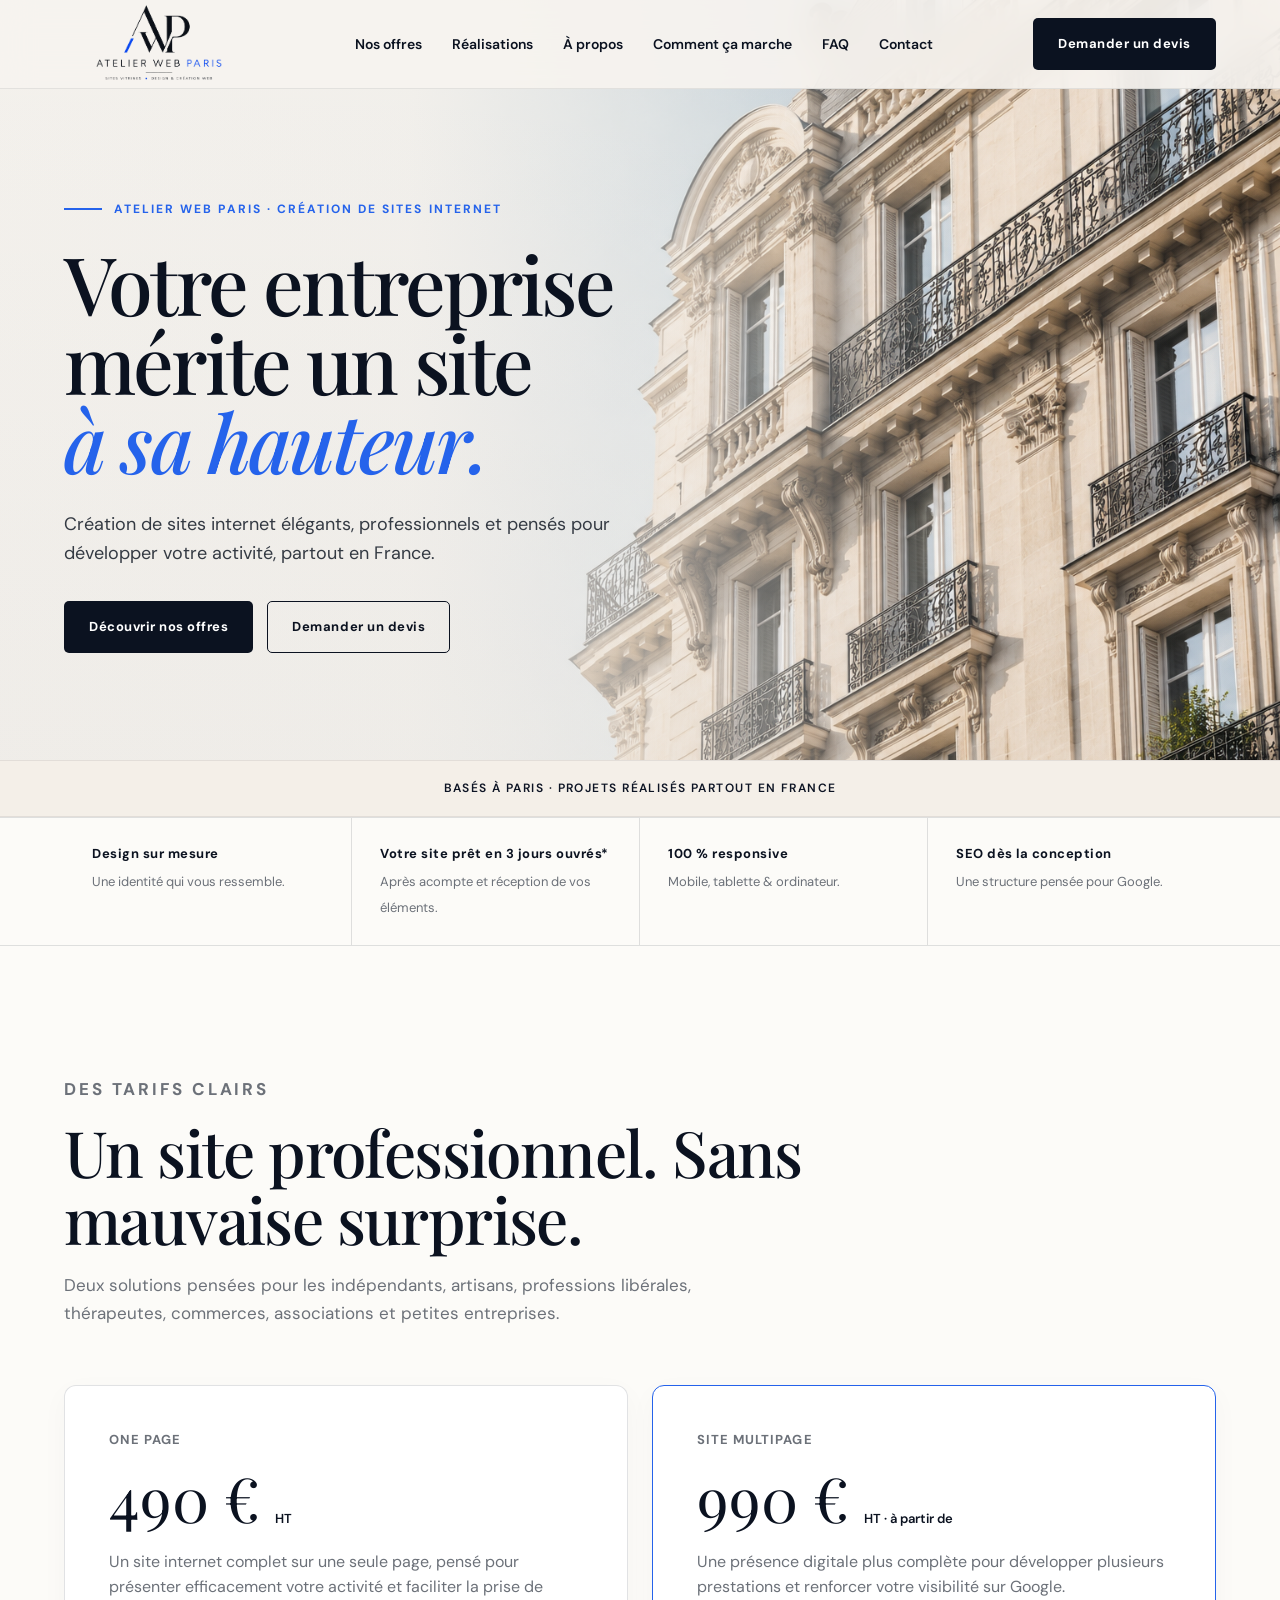
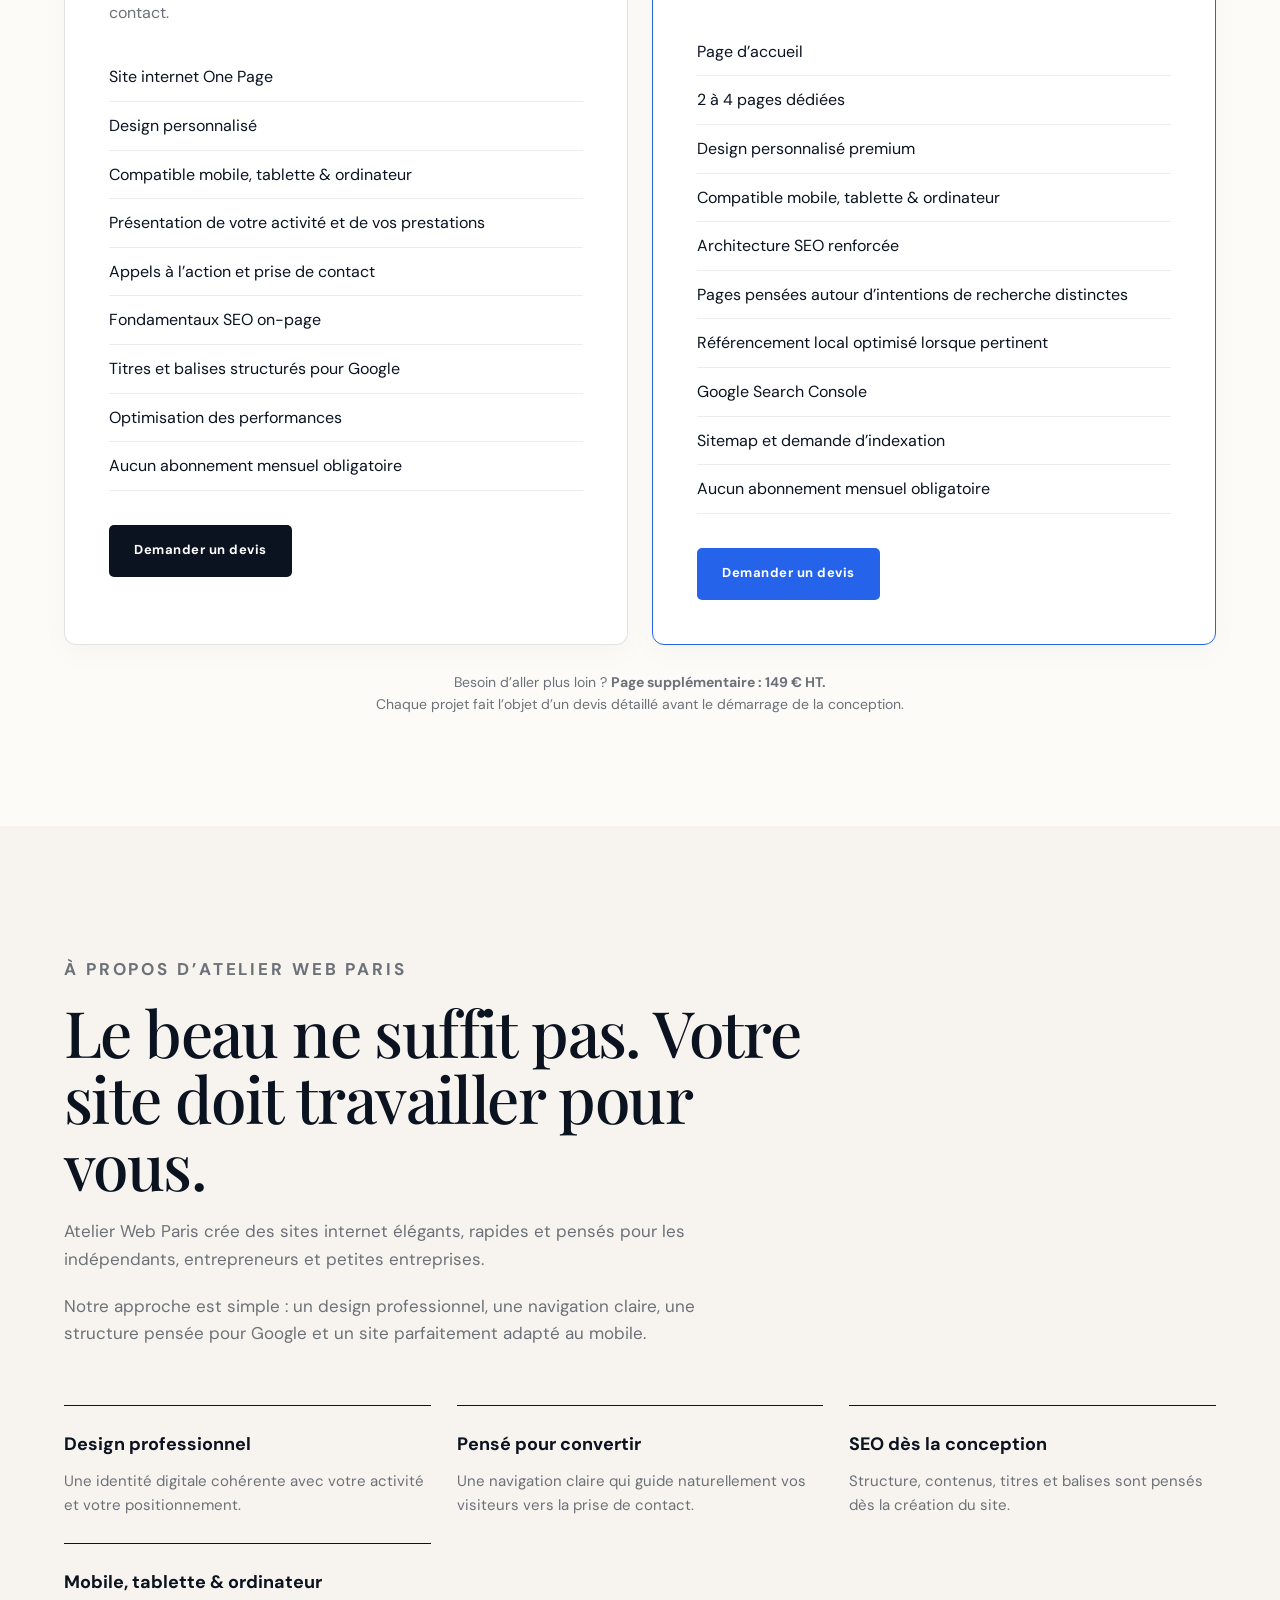
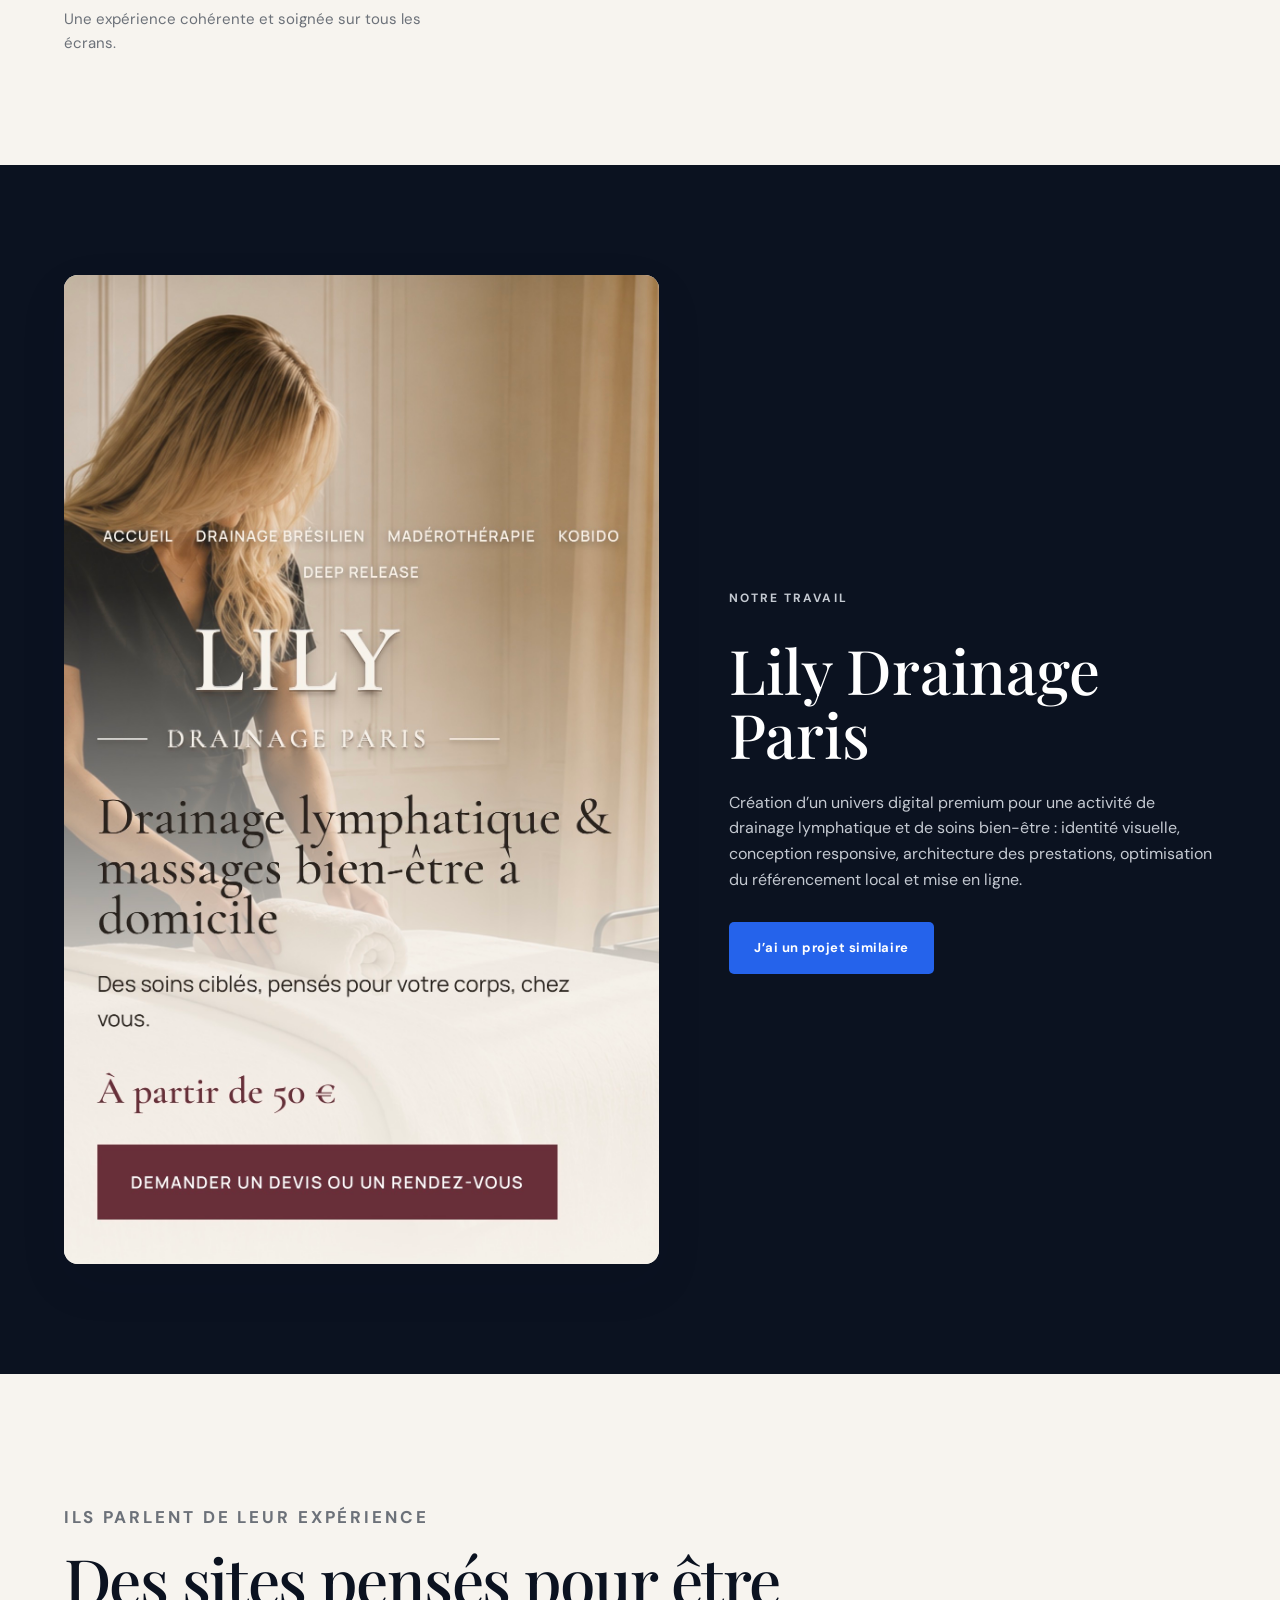
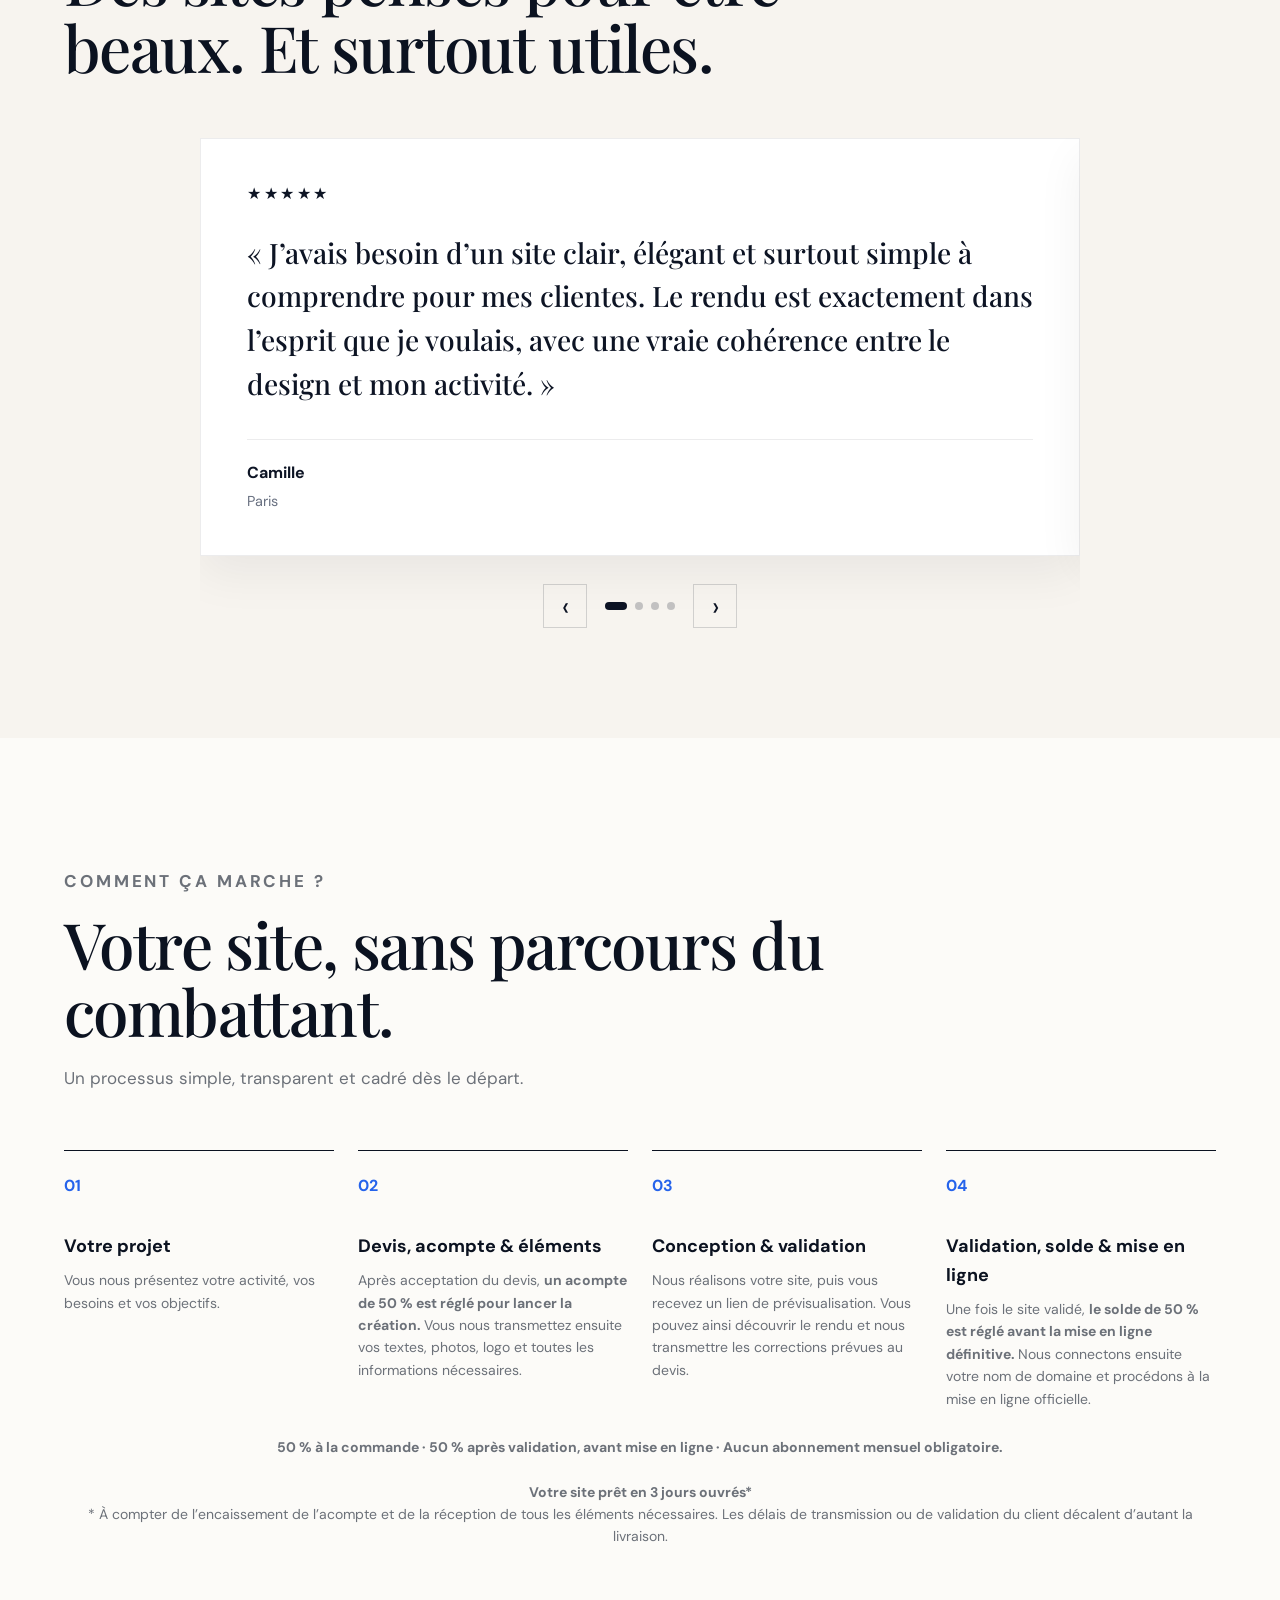
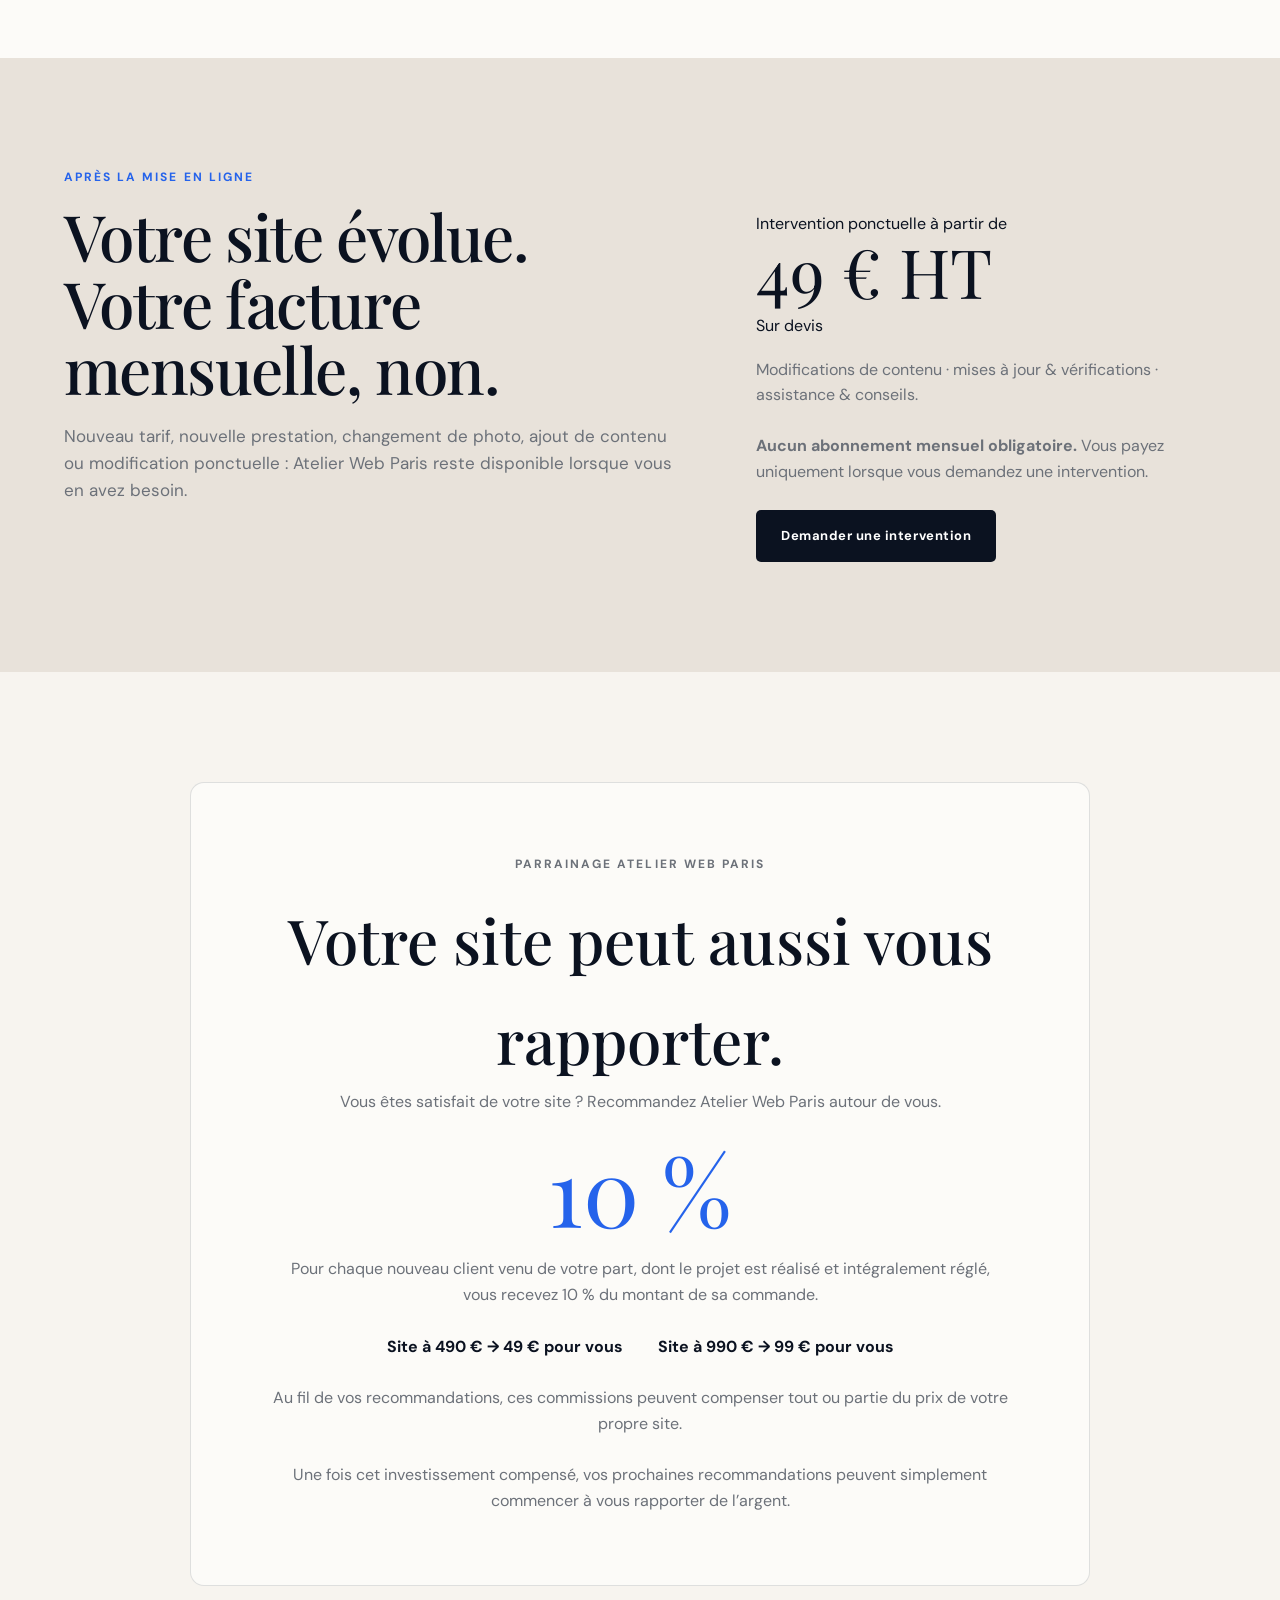
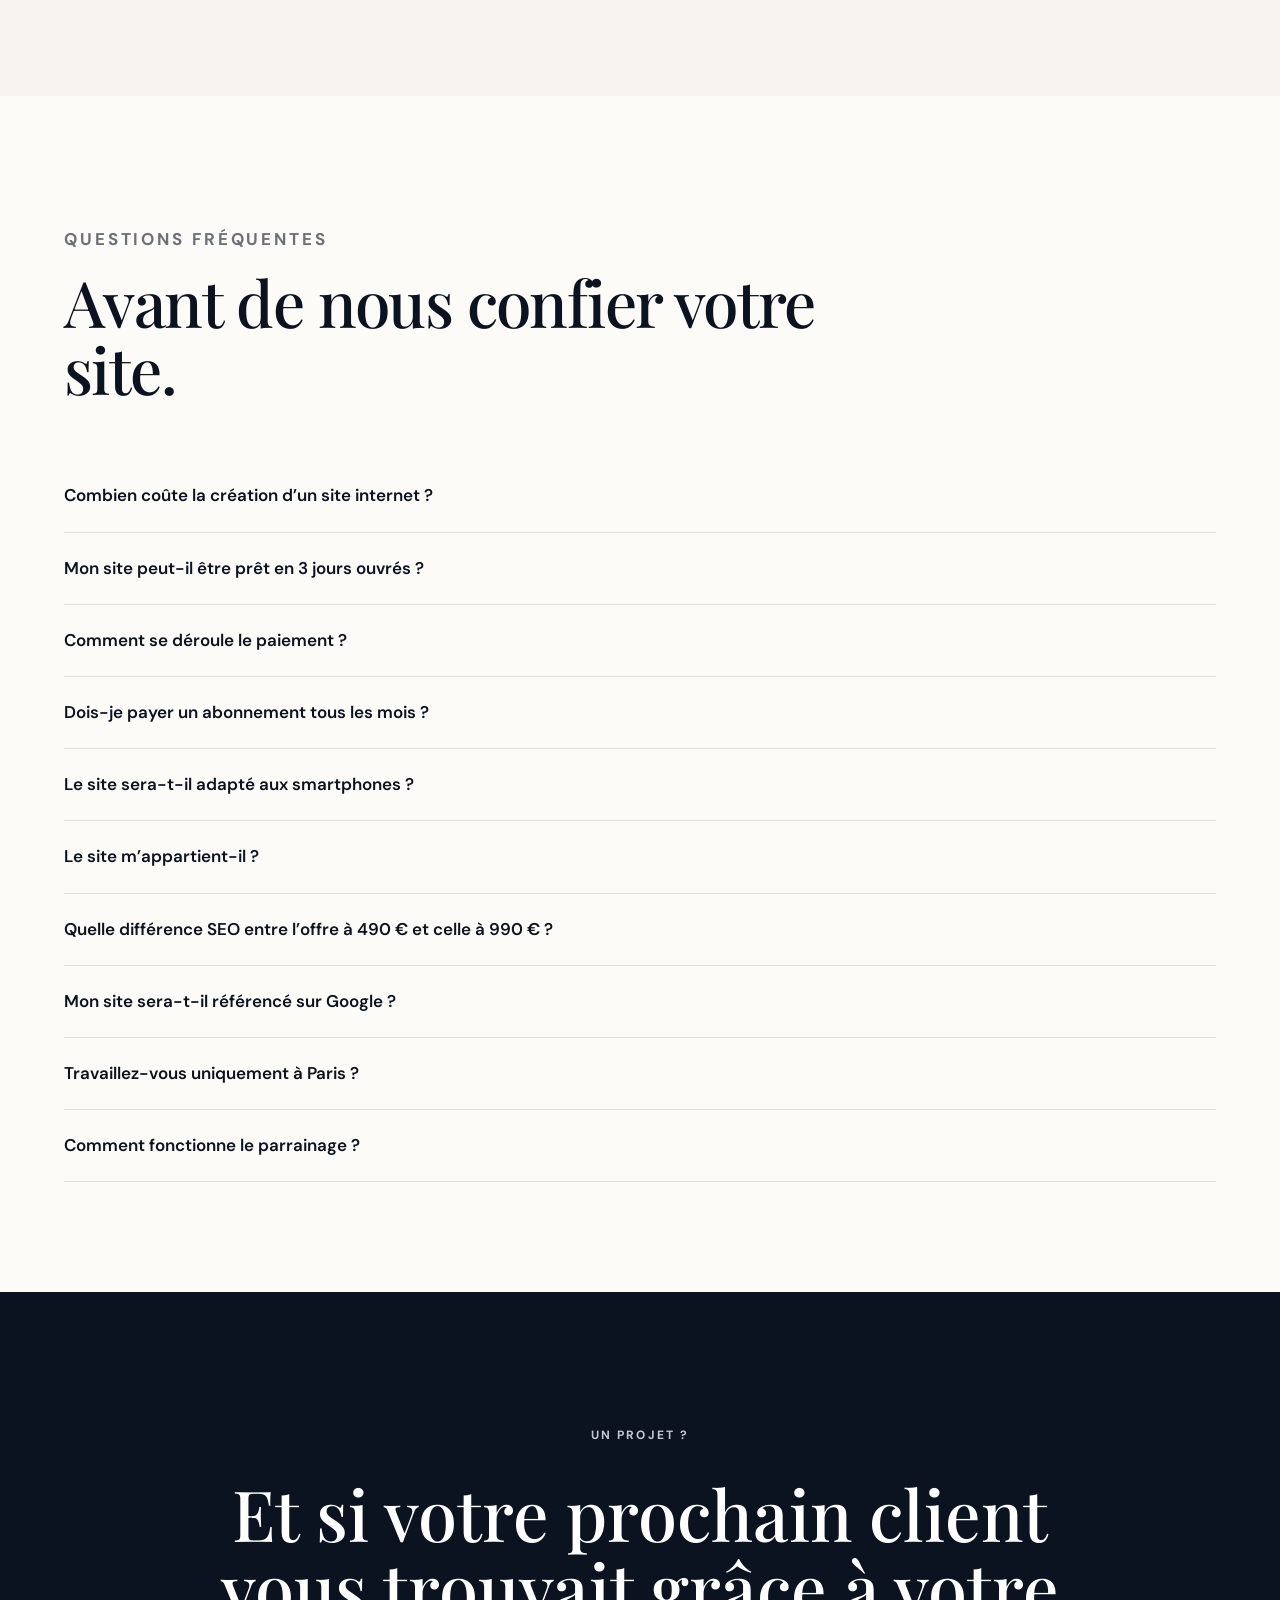
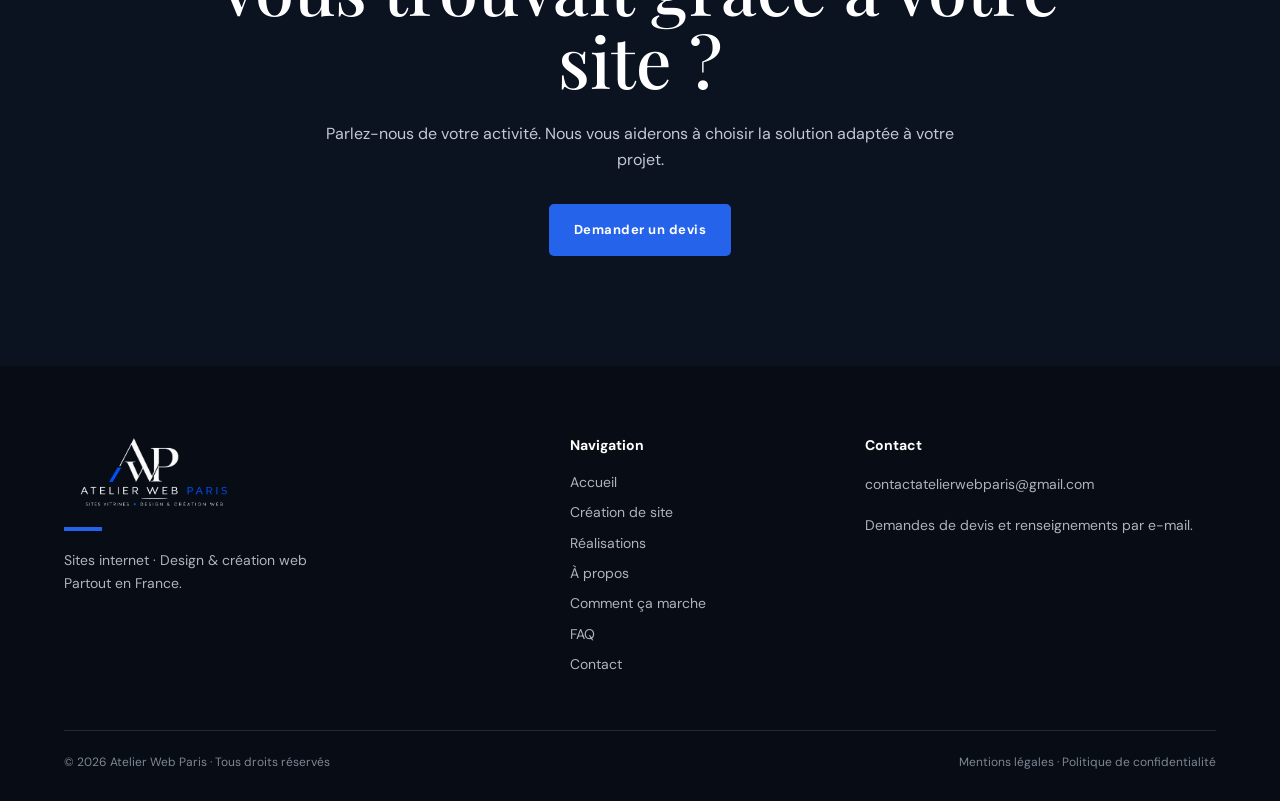
==== commit b2194de4: "Update index.html" ====
--- a/index.html
+++ b/index.html
@@ -58,7 +58,7 @@
 
   <!-- CSS -->
   <link rel="stylesheet"
-      href="style.css?v=5">
+      href="style.css?v=6">
 
   <!-- Données structurées -->
   <script type="application/ld+json">
--- a/style.css
+++ b/style.css
@@ -271,21 +271,7 @@
   margin-top:34px;
 }
 
-.hero-location{
-
-  margin-top:36px;
-
-  font-size:12px;
-
-  font-weight:600;
-
-  letter-spacing:.12em;
-
-  text-transform:uppercase;
-
-  color:#0d1424;
-
-}
+
 
 /* =========================
    TRUST BAR
@@ -1372,17 +1358,23 @@
 
 }
 
-/* Localisation hero - lisibilité */
-
-.hero-location {
-  display: inline-block;
-  color: #0d1424 !important;
-  font-weight: 600 !important;
-  opacity: 1 !important;
-
-  background: rgba(244, 239, 232, 0.68);
-padding: 8px 12px;
-  border-radius: 2px;
-
-  line-height: 1.6;
-}
+/* =========================
+   LOCALISATION SOUS HERO
+========================= */
+
+.hero-location-bar {
+  background: #f4efe8;
+  border-top: 1px solid rgba(13, 20, 36, 0.08);
+  border-bottom: 1px solid rgba(13, 20, 36, 0.08);
+}
+
+.hero-location-bar p {
+  margin: 0;
+  padding: 18px 0;
+  text-align: center;
+  color: #0d1424;
+  font-size: 12px;
+  font-weight: 600;
+  letter-spacing: 0.12em;
+  text-transform: uppercase;
+}
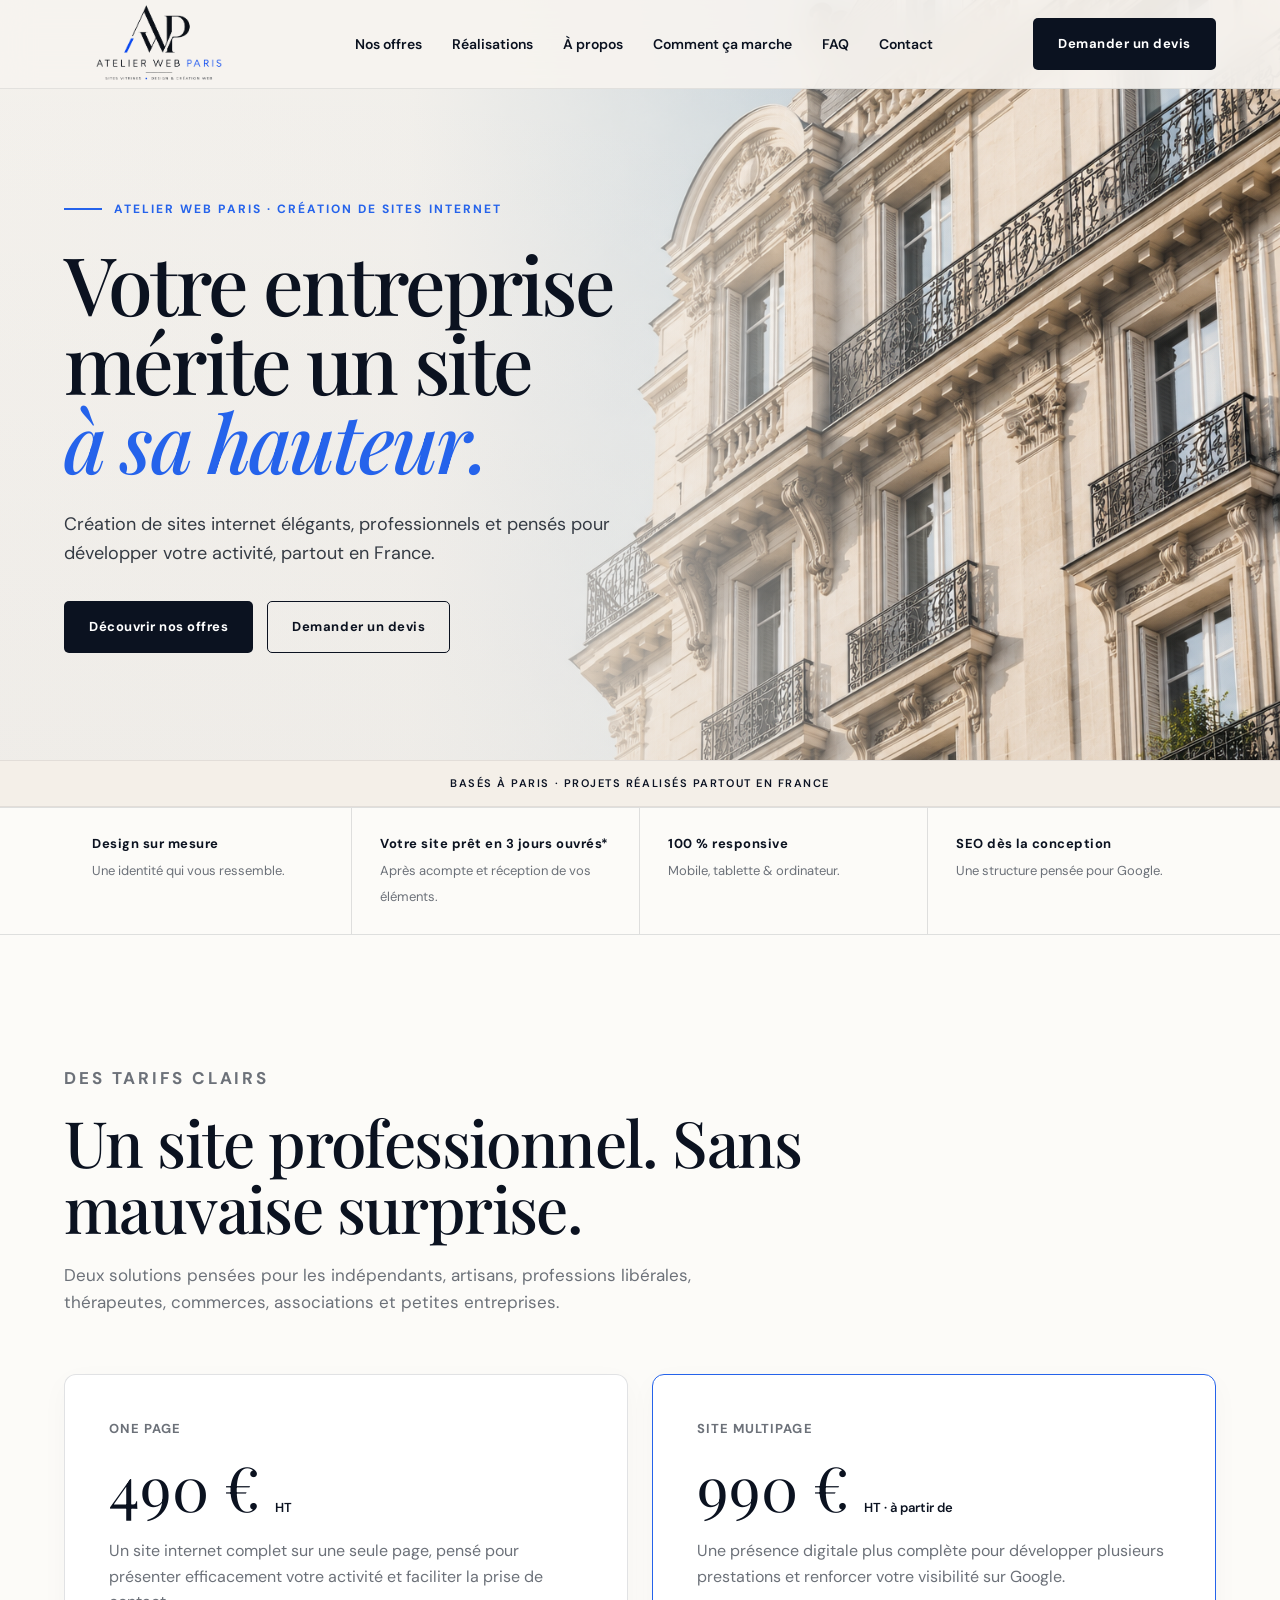
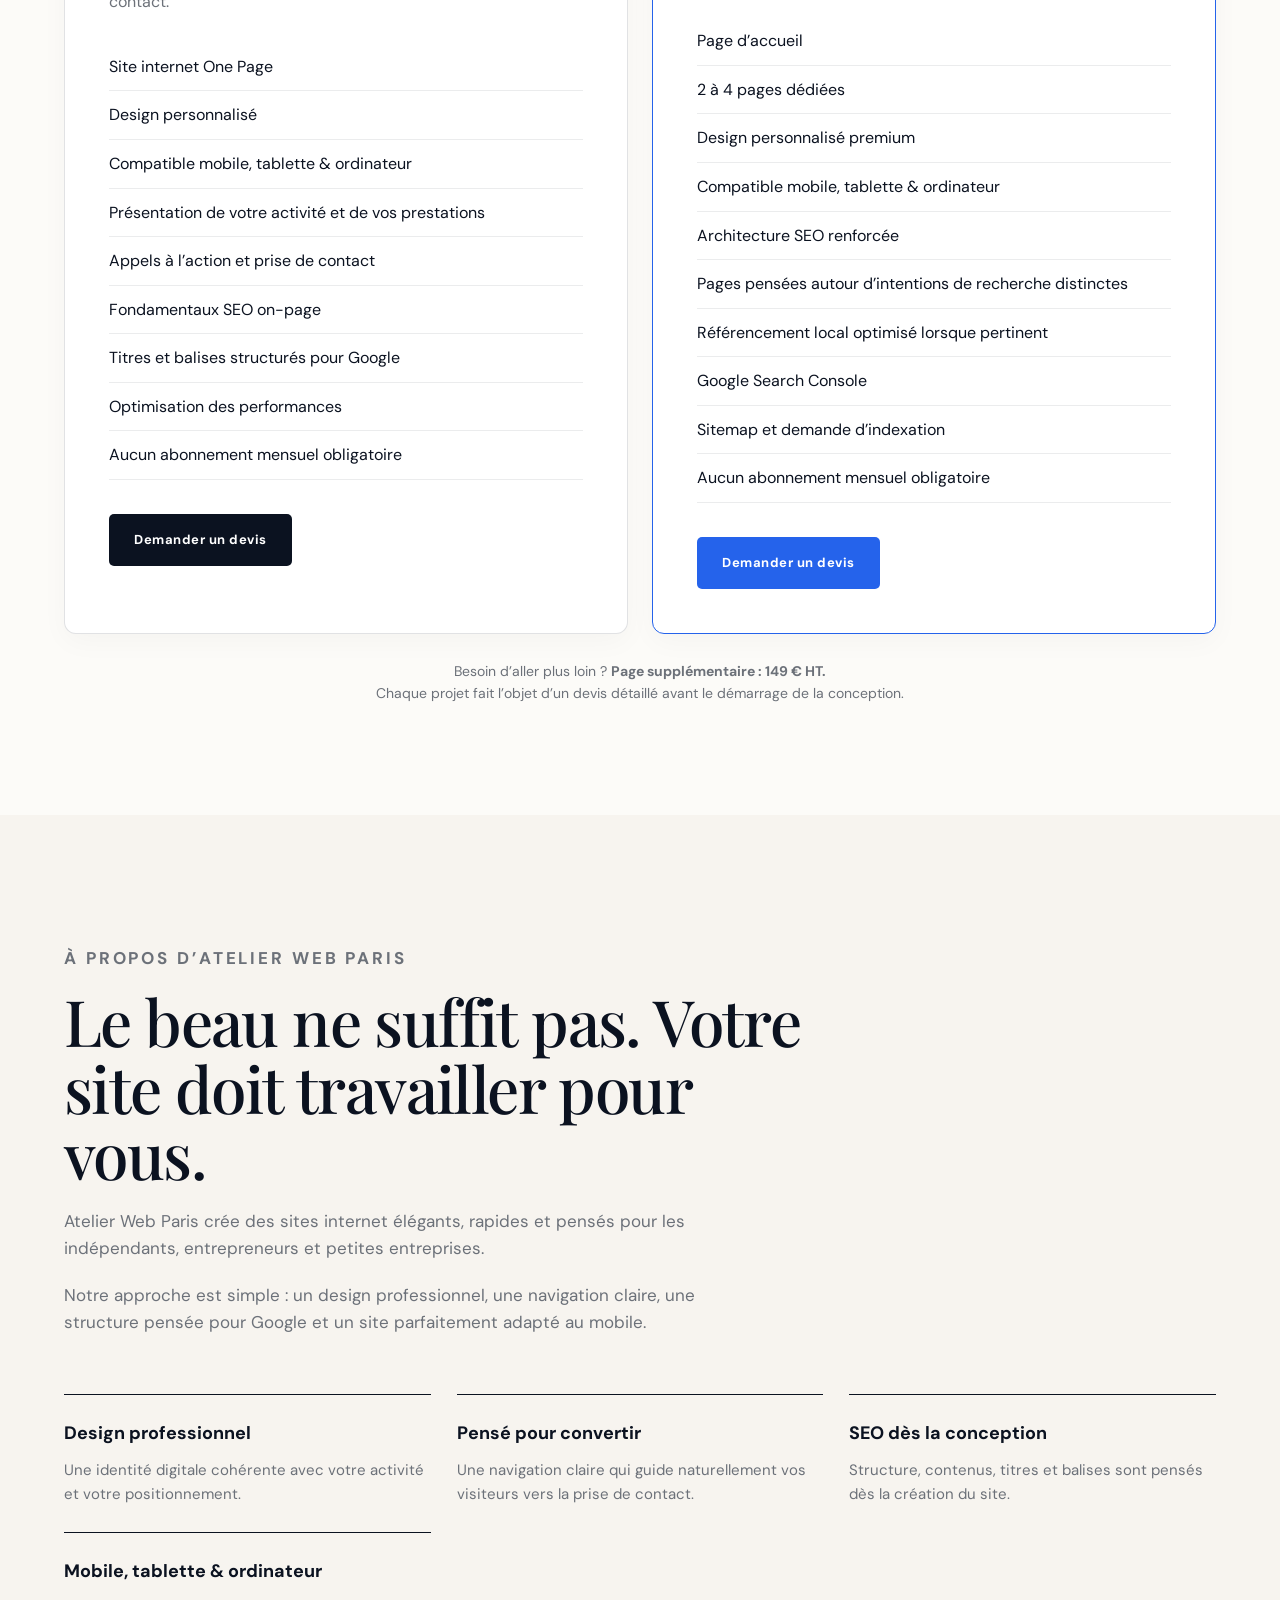
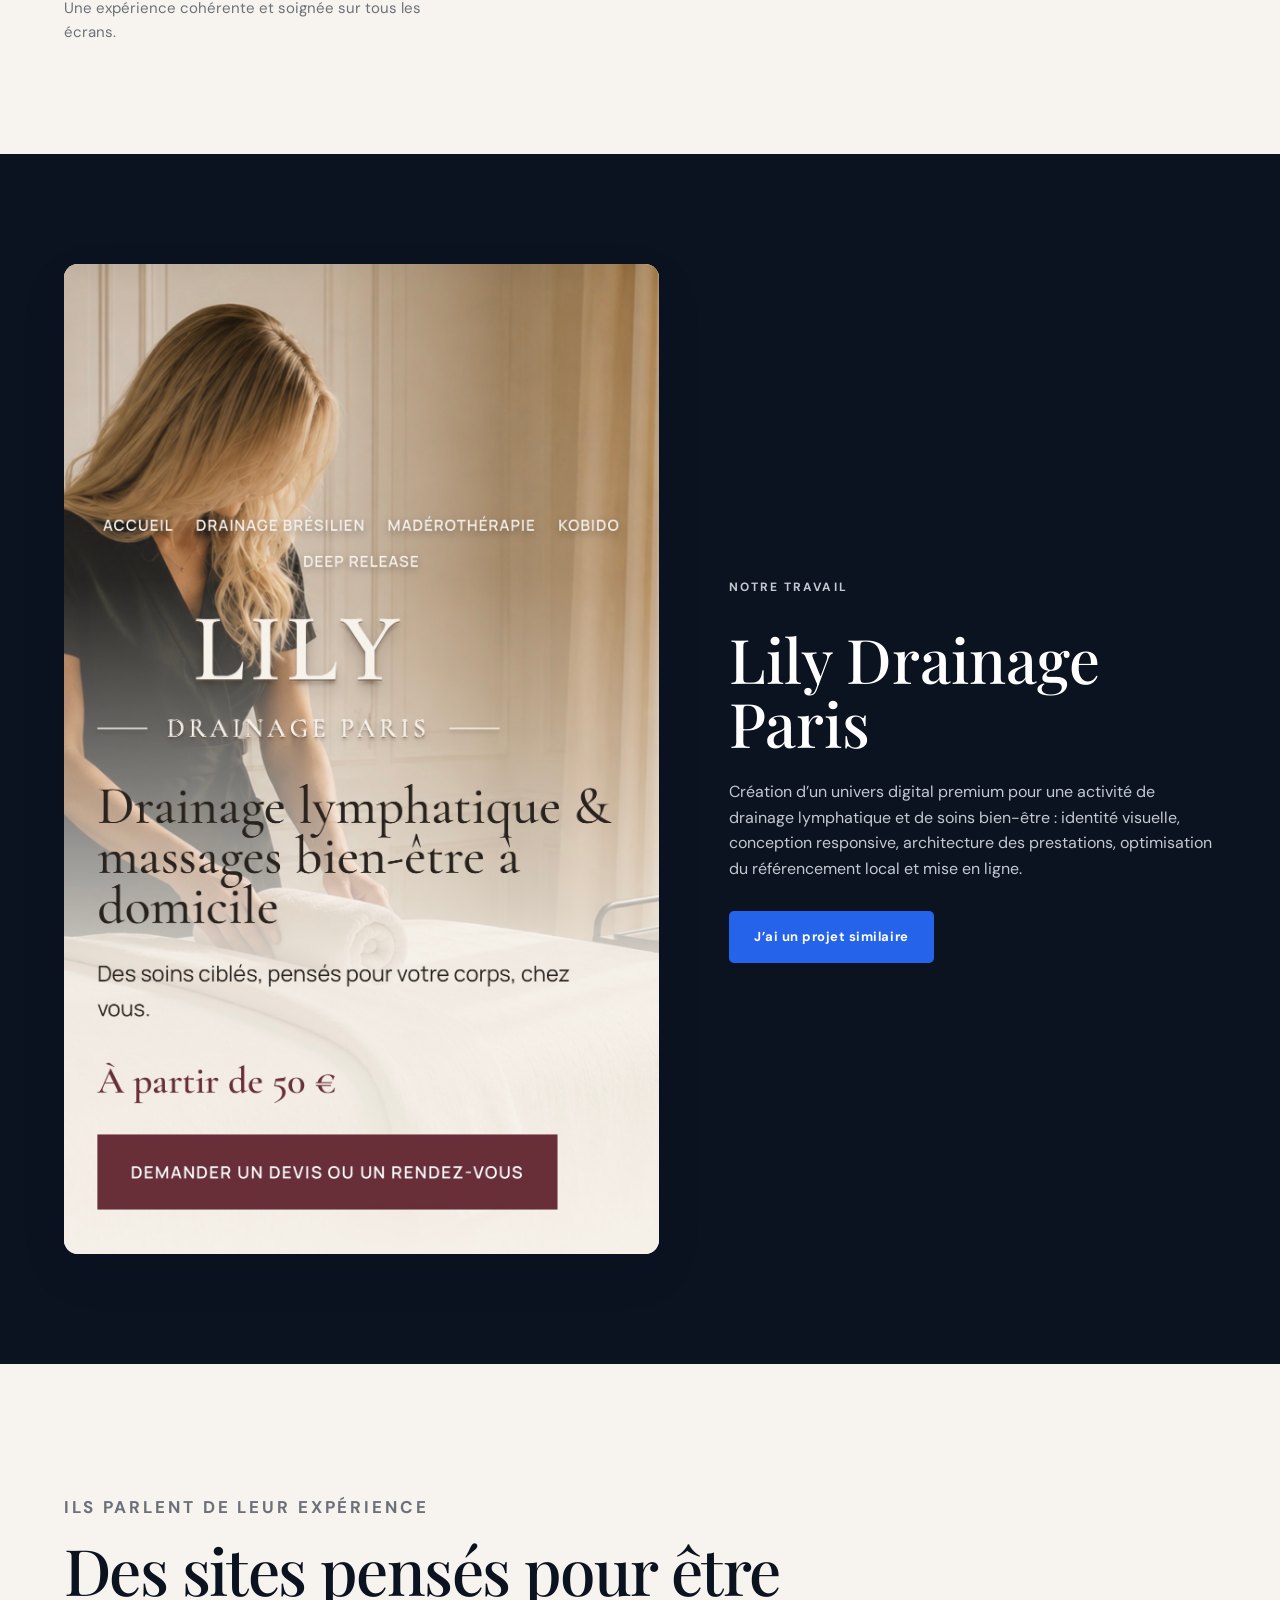
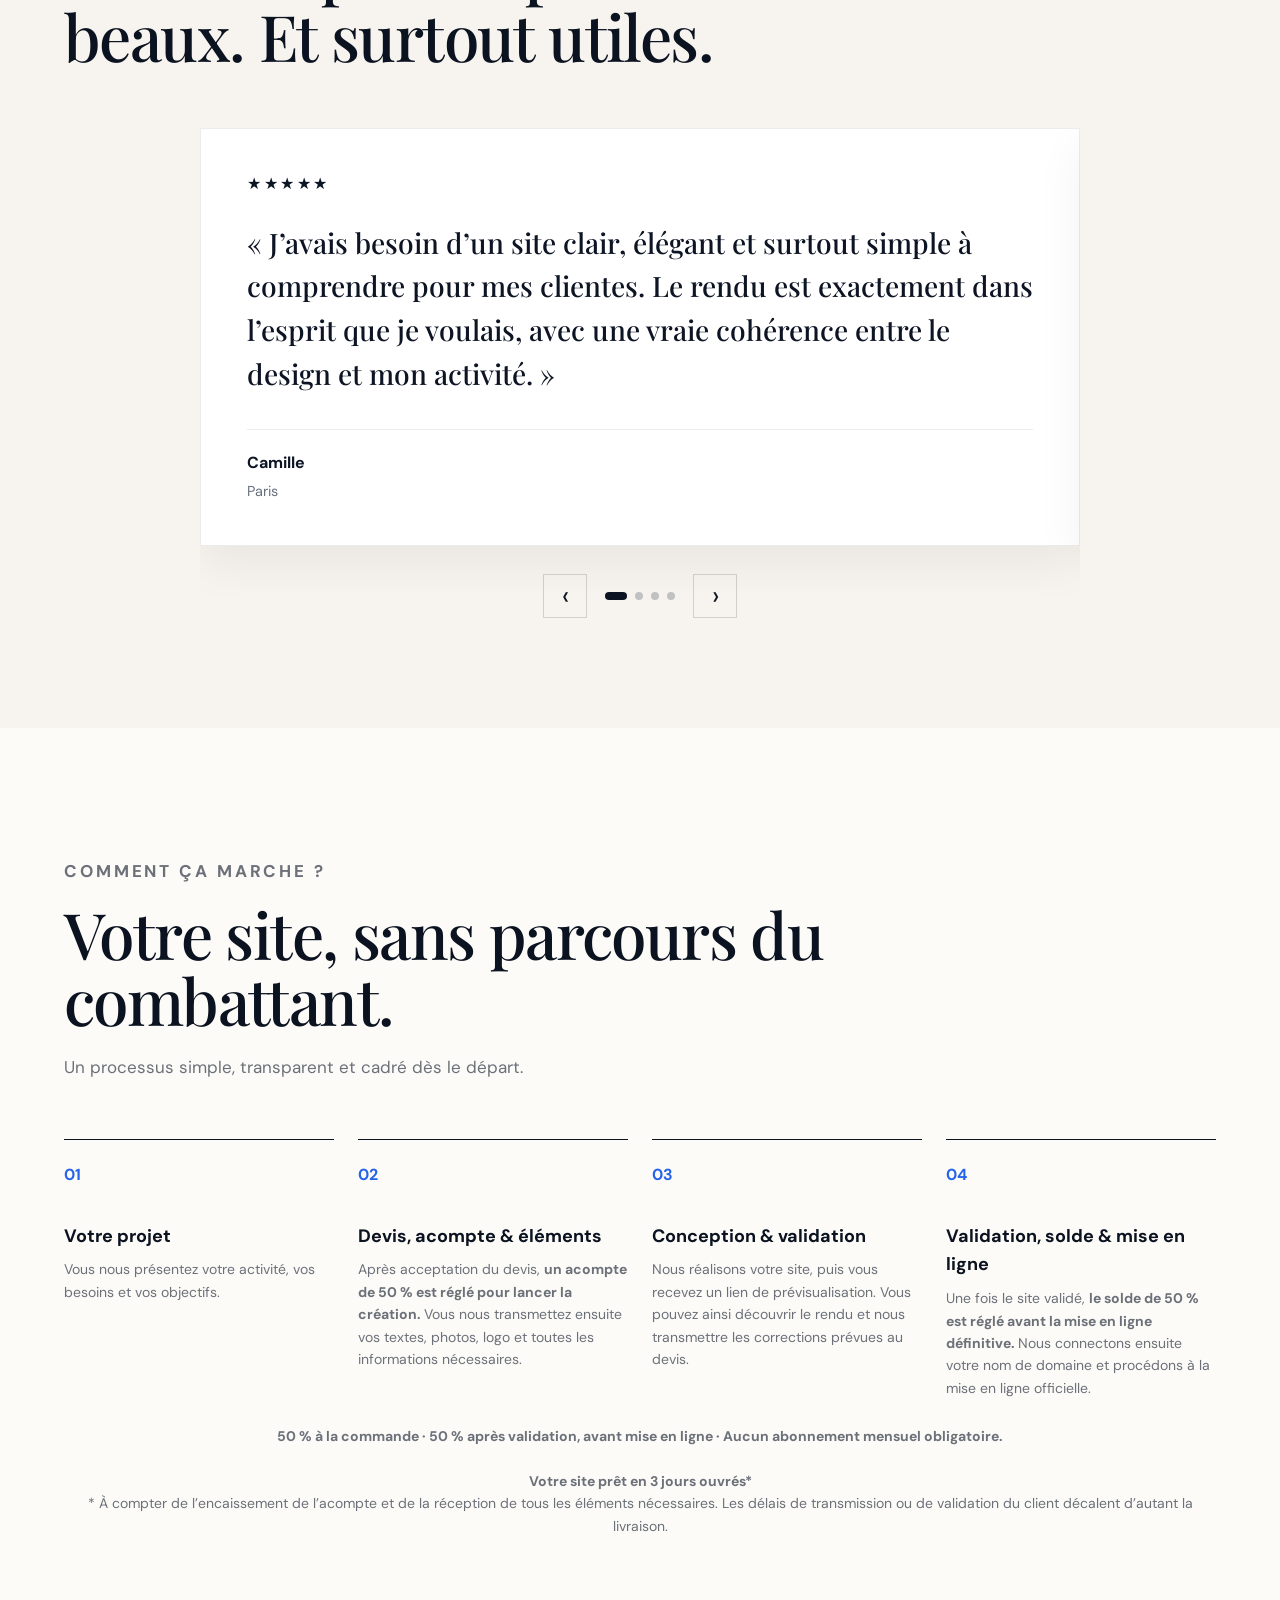
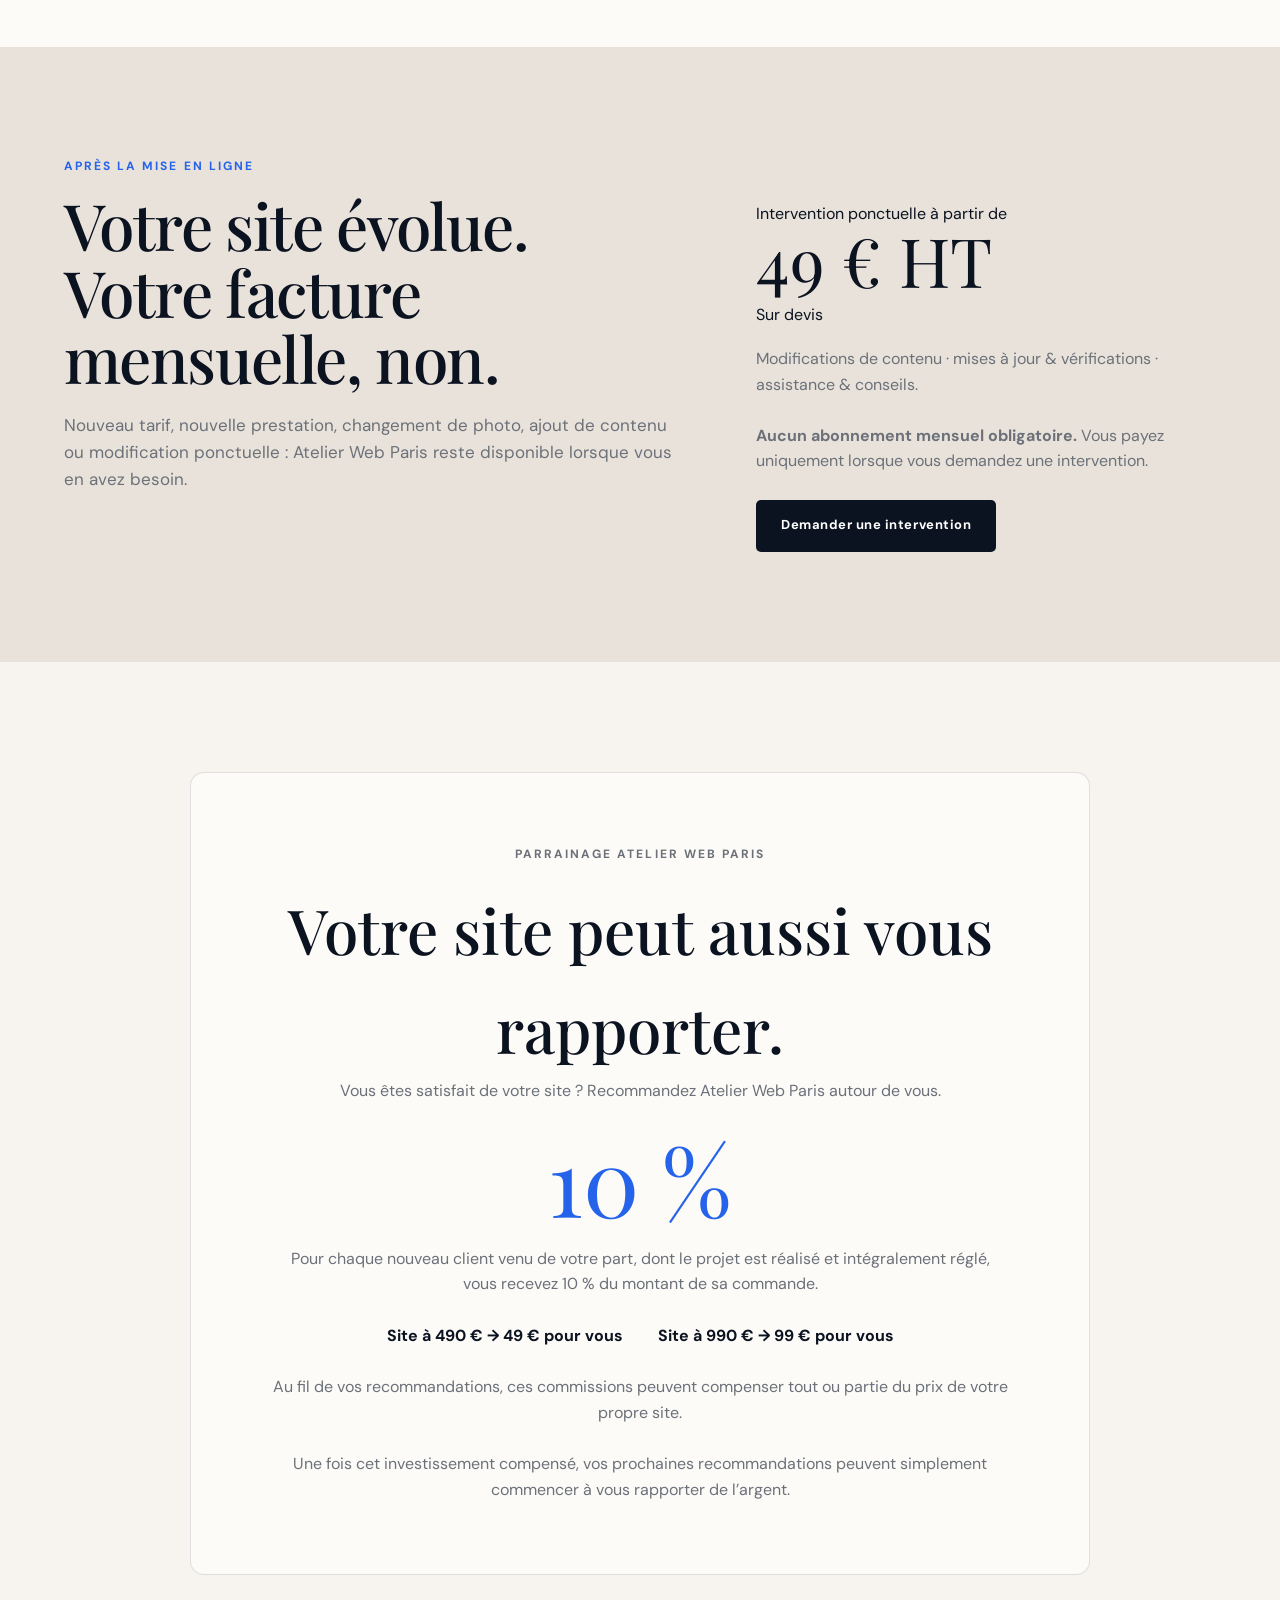
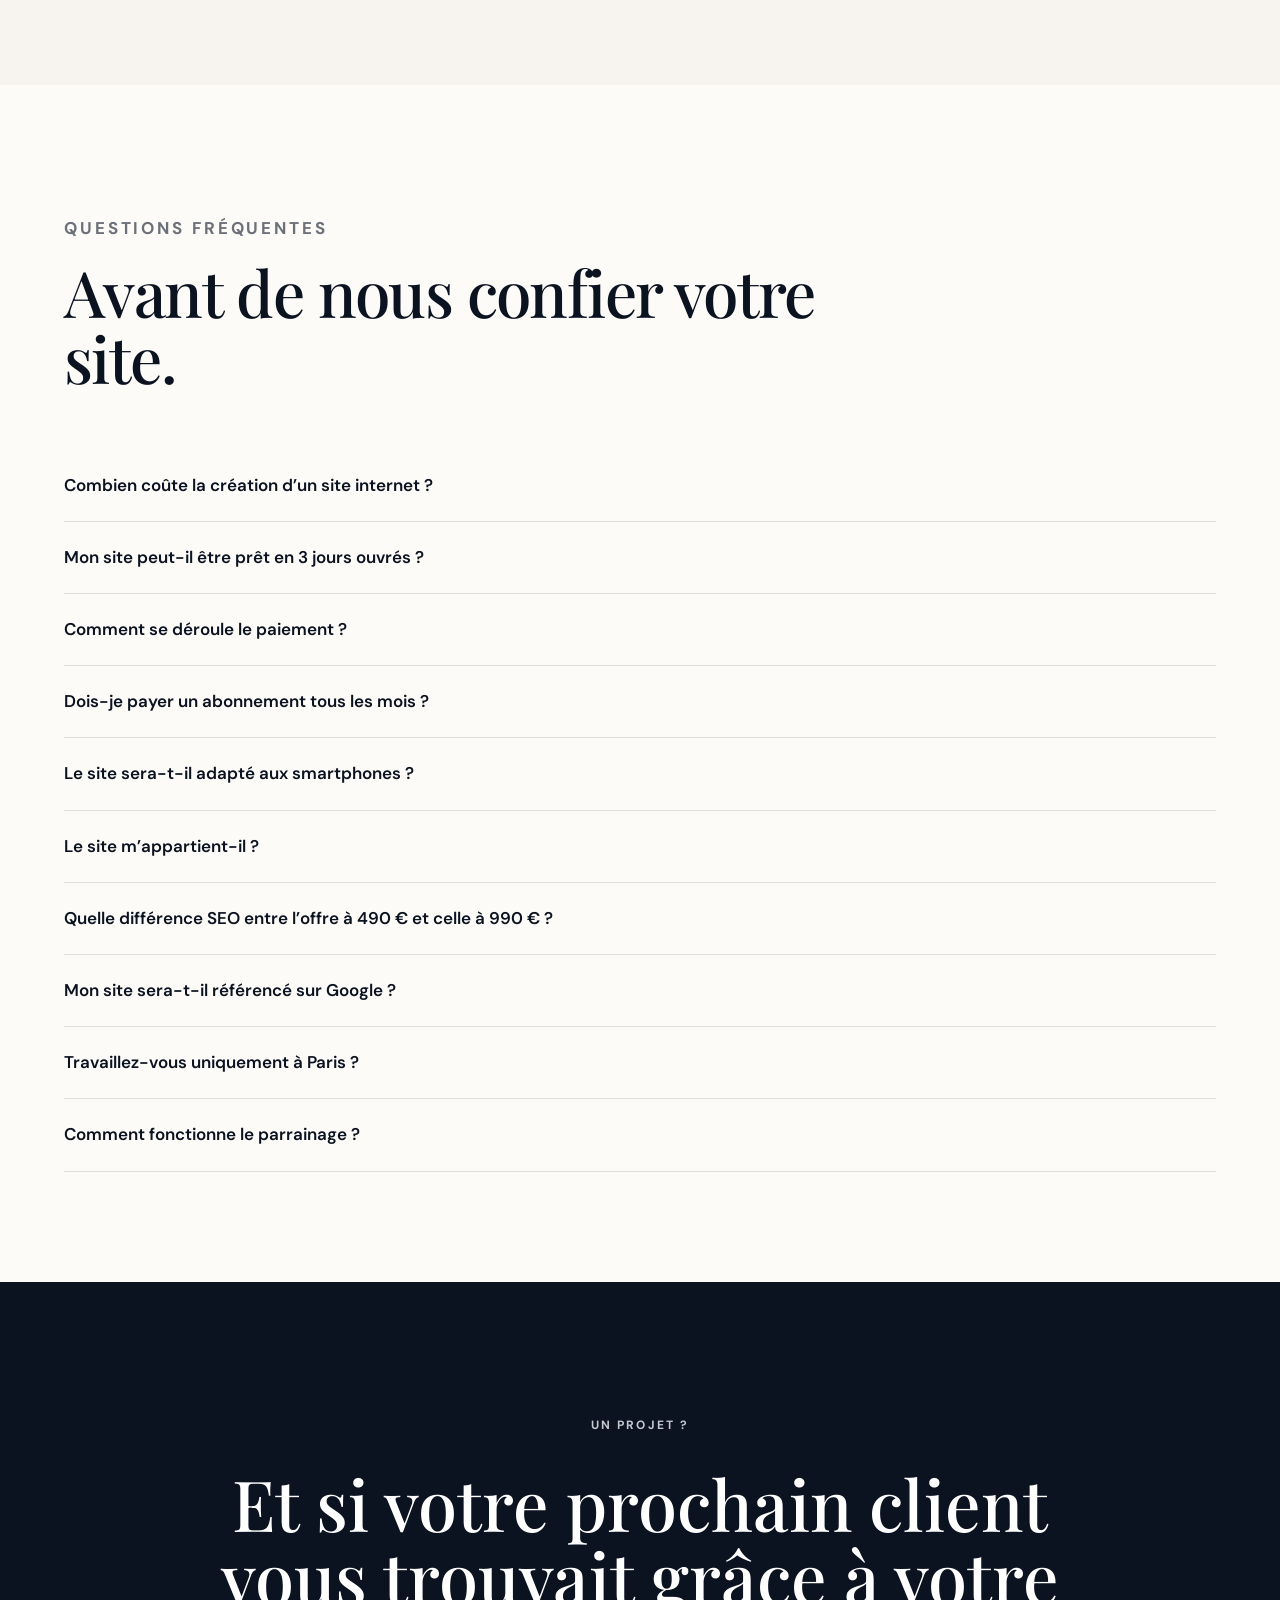
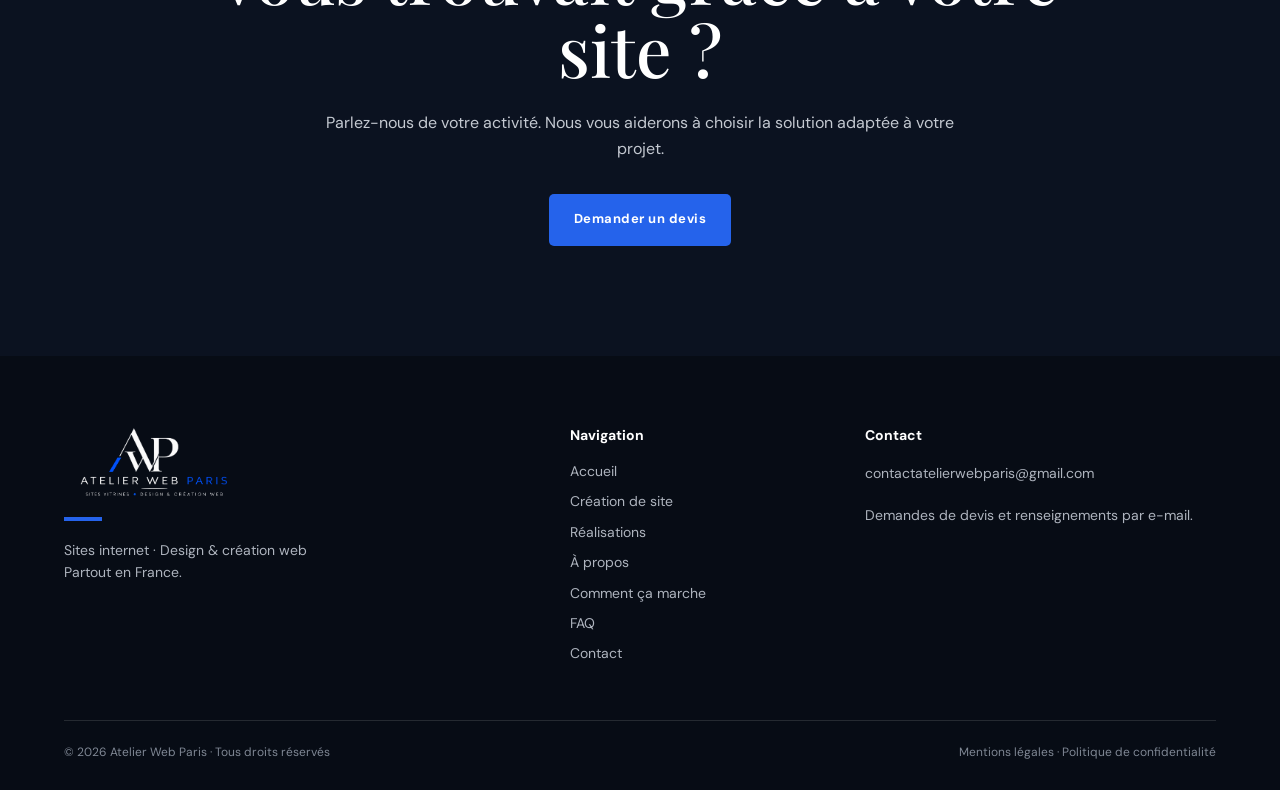
==== commit 51c801ca: "Update index.html" ====
--- a/index.html
+++ b/index.html
@@ -58,7 +58,7 @@
 
   <!-- CSS -->
   <link rel="stylesheet"
-      href="style.css?v=6">
+      href="style.css?v=7">
 
   <!-- Données structurées -->
   <script type="application/ld+json">
--- a/style.css
+++ b/style.css
@@ -1370,11 +1370,12 @@
 
 .hero-location-bar p {
   margin: 0;
-  padding: 18px 0;
+  padding: 14px 12px;
   text-align: center;
   color: #0d1424;
-  font-size: 12px;
+  font-size: 11px;
   font-weight: 600;
-  letter-spacing: 0.12em;
-  text-transform: uppercase;
-}
+  letter-spacing: 0.14em;
+  line-height: 1.5;
+  text-transform: uppercase !important;
+}
